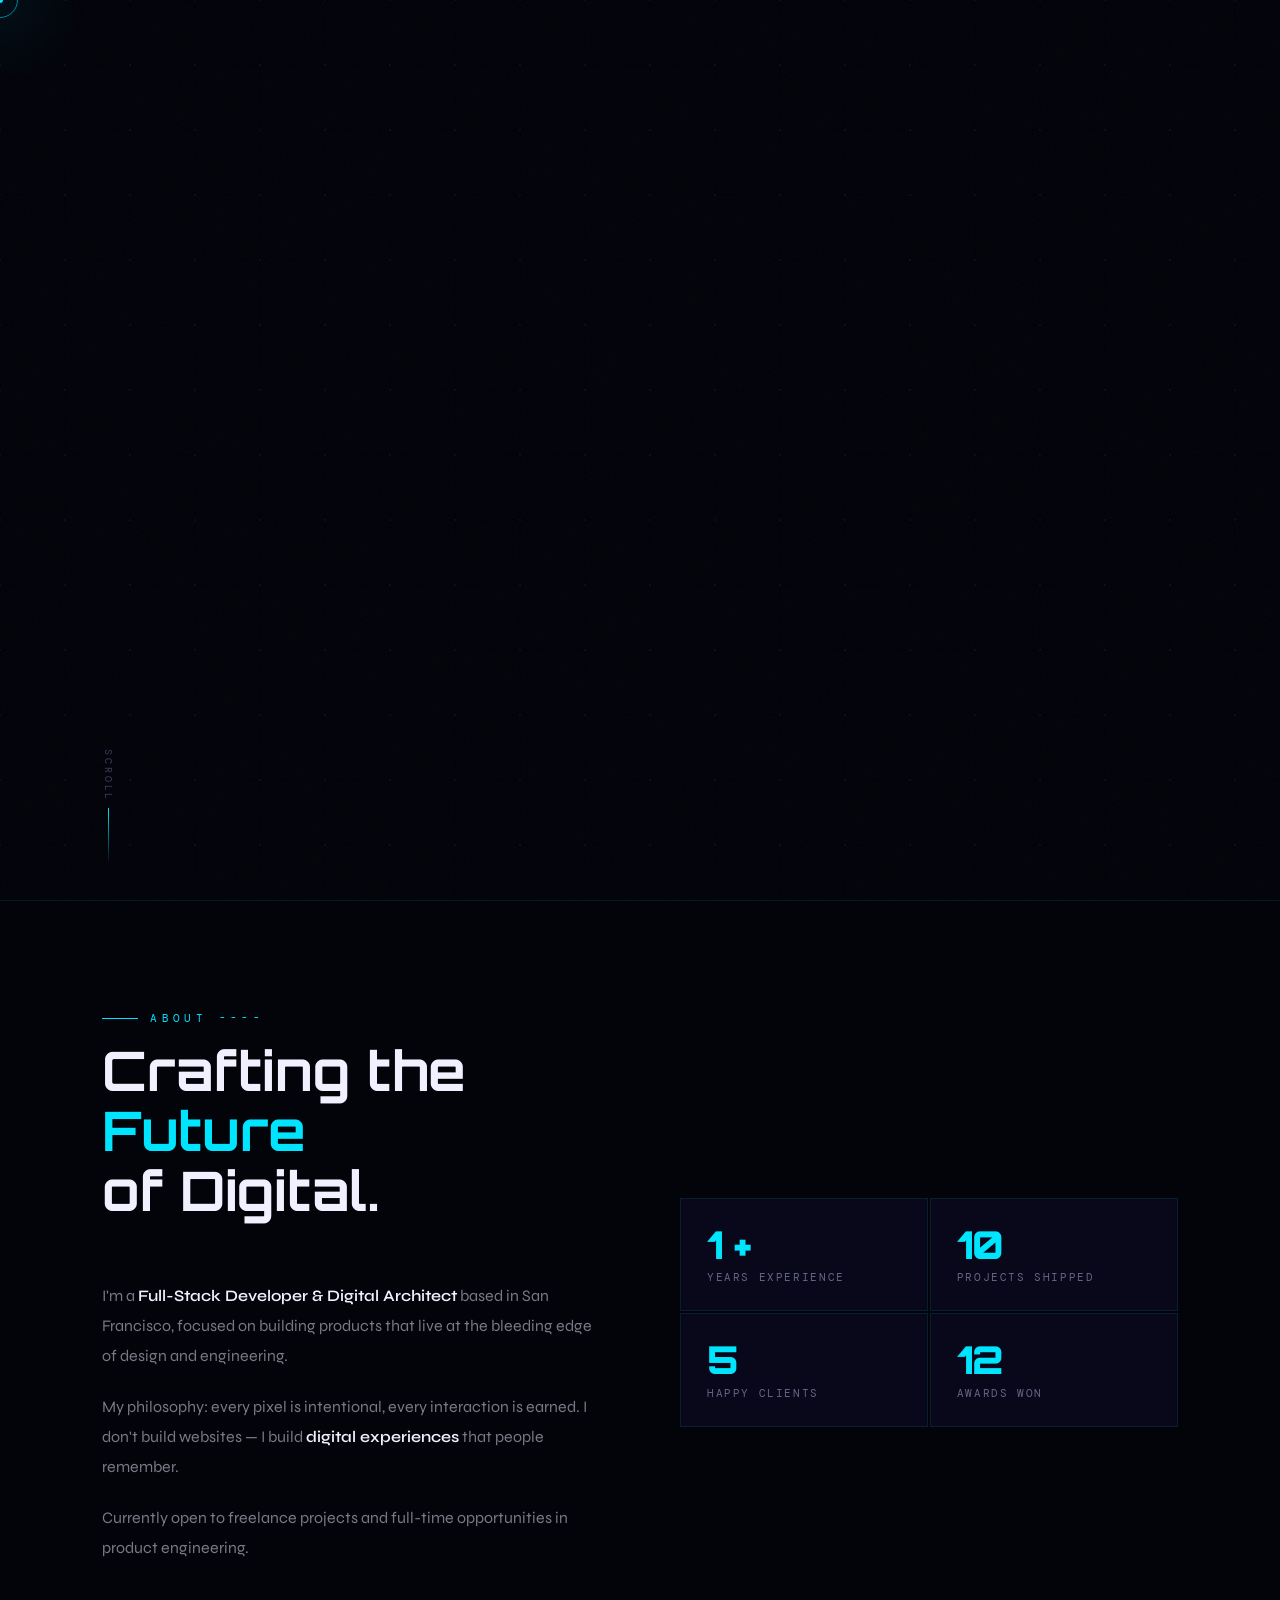
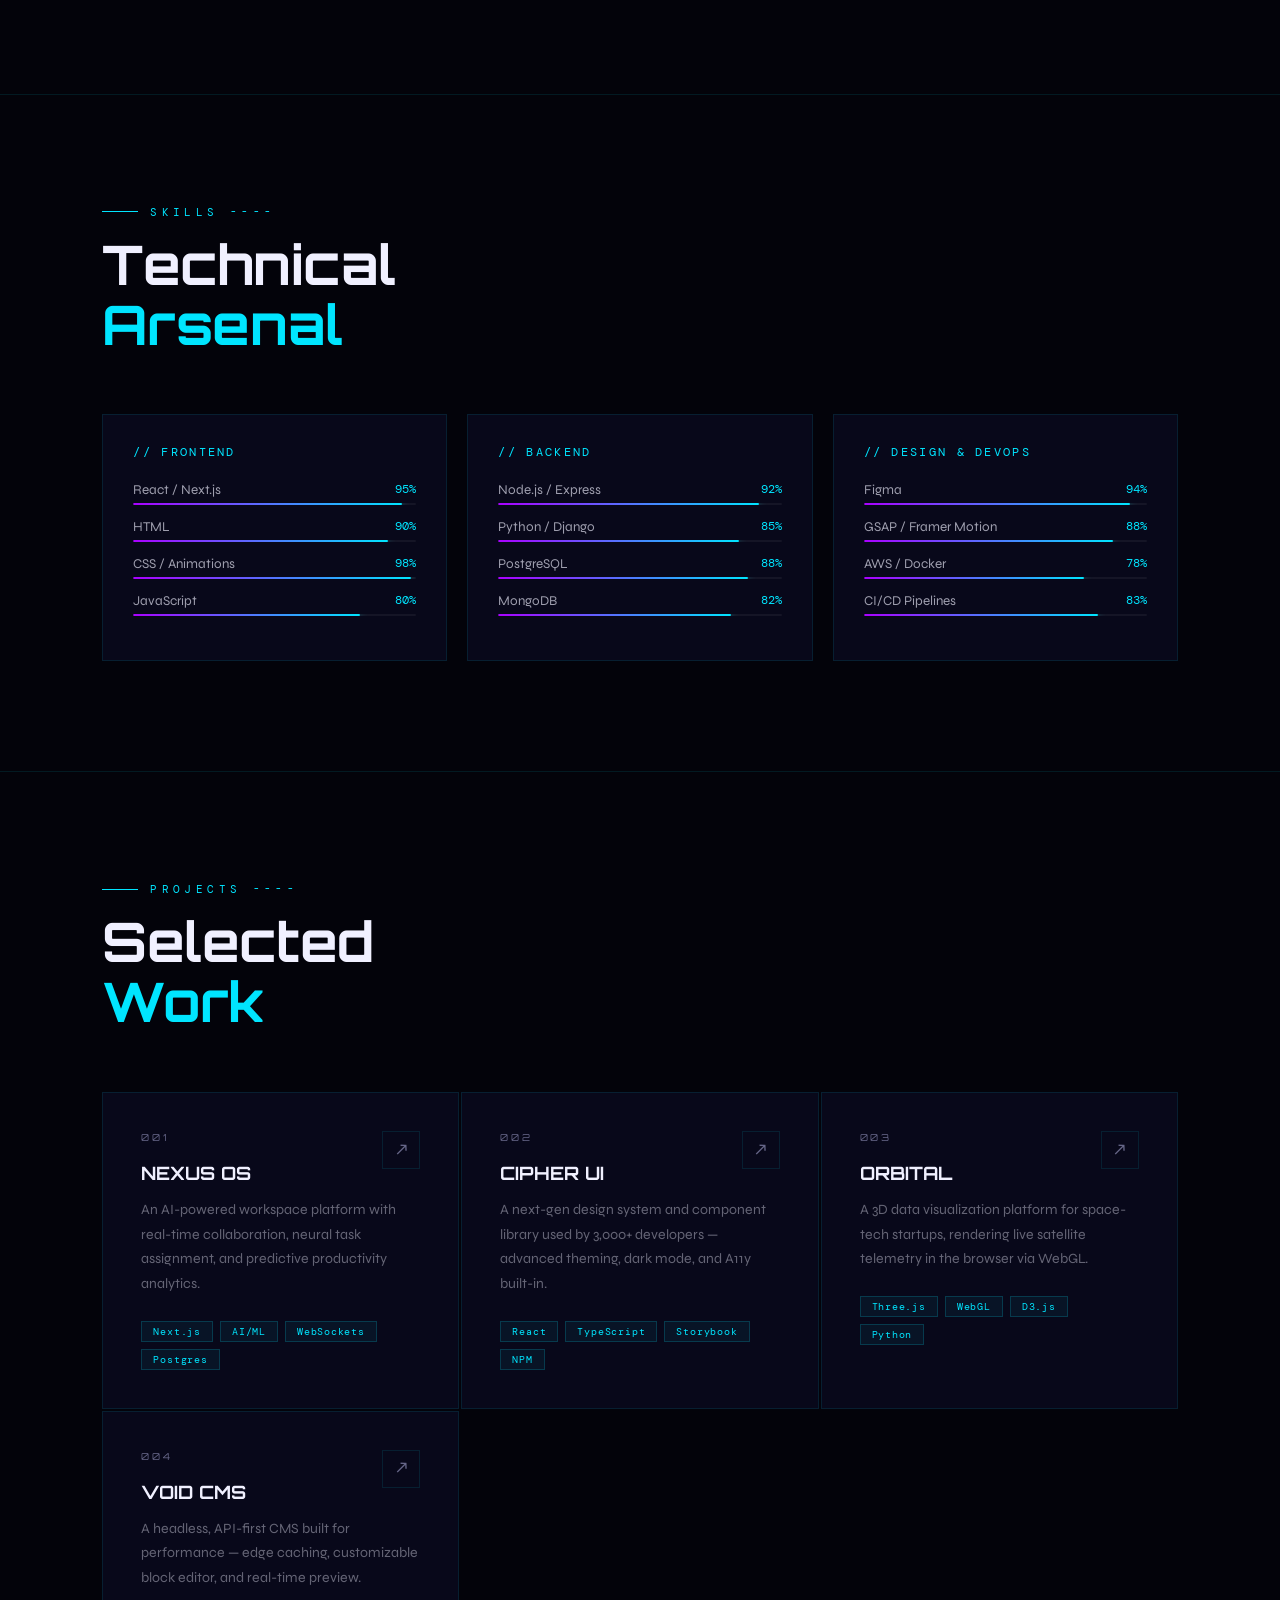
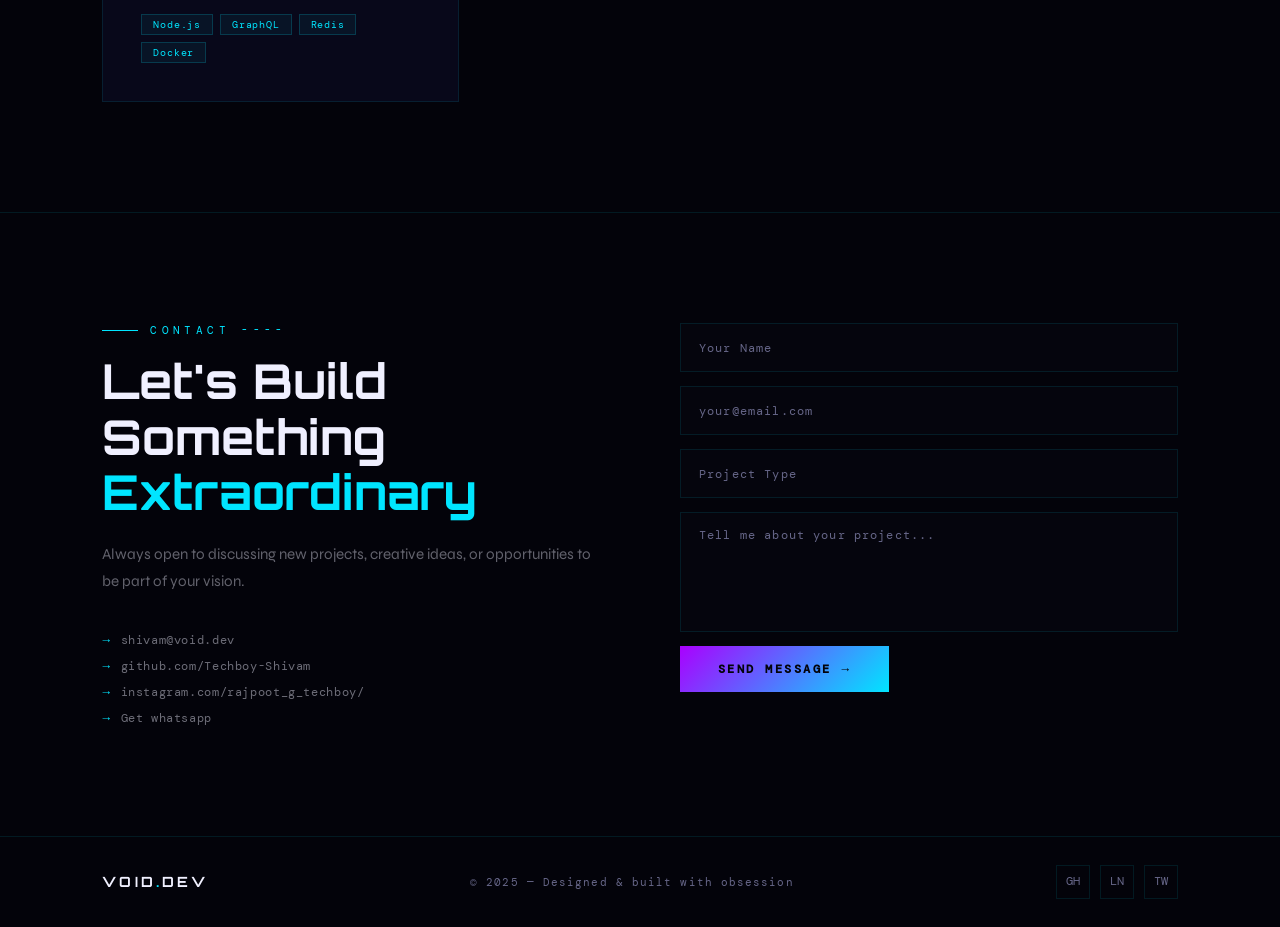
==== index.html @ 8446bf98 "Add files via upload" ====
<!DOCTYPE html>
<html lang="en">
<head>
  <meta charset="UTF-8" />
  <meta name="viewport" content="width=device-width, initial-scale=1.0" />
  <title>VOID.DEV — Full Stack Developer</title>
  <link href="https://fonts.googleapis.com/css2?family=Orbitron:wght@400;600;700;900&family=Syne:wght@300;400;500;600;700&family=DM+Mono:ital,wght@0,300;0,400;1,300&display=swap" rel="stylesheet">
  <link
    href="https://fonts.googleapis.com/css2?family=Orbitron:wght@400;600;700;900&family=Syne:wght@300;400;500;600;700&family=DM+Mono:ital,wght@0,300;0,400;1,300&display=swap"
    rel="stylesheet"
  />

  <!-- Stylesheet -->
  <link rel="stylesheet" href="styles.css" />
</head>
<body>

  <div class="noise"></div>
  <div class="c-dot"  id="cDot"></div>
  <div class="c-ring" id="cRing"></div>
  <div class="c-glow" id="cGlow"></div>

  <!-- ═══ LOADER ═══════════════════════════════ -->
  <div id="loader">
    <div class="ld-logo">VOID<em>.</em>DEV</div>
    <div class="ld-wrap"><div class="ld-bar" id="ldBar"></div></div>
    <div class="ld-num" id="ldNum">000</div>
    <div class="ld-status" id="ldSt">initializing systems...</div>
  </div>

  <!-- Grid bg canvas -->
  <canvas id="bg-canvas"></canvas>

  <!-- ═══ NAV ═══════════════════════════════════ -->
  <nav id="main-nav">
    <a href="#" class="nav-logo">VOID<em>.</em>DEV</a>
    <ul class="nav-links">
      <li><a href="#about">About</a></li>
      <li><a href="#skills">Skills</a></li>
      <li><a href="#projects">Projects</a></li>
      <li><a href="#contact">Contact</a></li>
    </ul>
  </nav>

  <!-- ═══ HERO ══════════════════════════════════ -->
  <section id="hero">
    <div class="hero-left">
      <div class="hero-tag" id="hTag"><div class="dot"></div> Available for Work — 2025</div>
      <h1 class="hero-name" id="hName">SHIVAM<br>SINGH</h1>
      <p class="hero-role" id="hRole">
        <span class="typed" id="typedTxt"></span><span class="blink"></span>
      </p>
      <p class="hero-desc" id="hDesc">
        Crafting digital experiences at the intersection of design and engineering. Building products that push the limits of what's possible on the web.
      </p>
      <div class="hero-cta" id="hCta">
        <a href="#projects" class="btn-p">View My Work</a>
        <a href="#contact"  class="btn-s">Get In Touch</a>
      </div>
    </div>

    <div class="hero-right" id="hOrb">
      <canvas id="orb-canvas"></canvas>
    </div>

    <div class="scroll-hint">
      <span>scroll</span>
      <div class="sline"></div>
    </div>
  </section>

  <!-- ═══ ABOUT ═════════════════════════════════ -->
  <section id="about">
    <div class="sec-label rev">About ----</div>
    <div class="about-grid">
      <div>
        <h2 class="sec-title rev">Crafting the<br><span class="accent">Future</span><br>of Digital.</h2>
        <div class="about-txt rev">
          <p>I'm a <span class="hi">Full-Stack Developer &amp; Digital Architect</span> based in San Francisco, focused on building products that live at the bleeding edge of design and engineering.</p>
          <p>My philosophy: every pixel is intentional, every interaction is earned. I don't build websites — I build <span class="hi">digital experiences</span> that people remember.</p>
          <p>Currently open to freelance projects and full-time opportunities in product engineering.</p>
        </div>
      </div>
      <div class="stats rev">
        <div class="sc"><div class="sc-num">1 +</div><div class="sc-lbl">Years Experience</div></div>
        <div class="sc"><div class="sc-num">10</div><div class="sc-lbl">Projects Shipped</div></div>
        <div class="sc"><div class="sc-num">5</div><div class="sc-lbl">Happy Clients</div></div>
        <div class="sc"><div class="sc-num">12</div><div class="sc-lbl">Awards Won</div></div>
      </div>
    </div>
  </section>

  <!-- ═══ SKILLS ════════════════════════════════ -->
  <section id="skills">
    <div class="sec-label rev">Skills ----</div>
    <h2 class="sec-title rev">Technical<br><span class="accent">Arsenal</span></h2>
    <div class="skills-grid">

      <div class="sk-cat rev">
        <div class="sk-cat-title">// Frontend</div>
        <div class="sk-item"><div class="sk-info"><span class="sk-name">React / Next.js</span><span class="sk-pct">95%</span></div><div class="sk-bar"><div class="sk-fill" data-w="95"></div></div></div>
        <div class="sk-item"><div class="sk-info"><span class="sk-name">HTML</span><span class="sk-pct">90%</span></div><div class="sk-bar"><div class="sk-fill" data-w="90"></div></div></div>
        <div class="sk-item"><div class="sk-info"><span class="sk-name">CSS / Animations</span><span class="sk-pct">98%</span></div><div class="sk-bar"><div class="sk-fill" data-w="98"></div></div></div>
        <div class="sk-item"><div class="sk-info"><span class="sk-name">JavaScript</span><span class="sk-pct">80%</span></div><div class="sk-bar"><div class="sk-fill" data-w="80"></div></div></div>
      </div>

      <div class="sk-cat rev">
        <div class="sk-cat-title">// Backend</div>
        <div class="sk-item"><div class="sk-info"><span class="sk-name">Node.js / Express</span><span class="sk-pct">92%</span></div><div class="sk-bar"><div class="sk-fill" data-w="92"></div></div></div>
        <div class="sk-item"><div class="sk-info"><span class="sk-name">Python / Django</span><span class="sk-pct">85%</span></div><div class="sk-bar"><div class="sk-fill" data-w="85"></div></div></div>
        <div class="sk-item"><div class="sk-info"><span class="sk-name">PostgreSQL</span><span class="sk-pct">88%</span></div><div class="sk-bar"><div class="sk-fill" data-w="88"></div></div></div>
        <div class="sk-item"><div class="sk-info"><span class="sk-name">MongoDB</span><span class="sk-pct">82%</span></div><div class="sk-bar"><div class="sk-fill" data-w="82"></div></div></div>
      </div>

      <div class="sk-cat rev">
        <div class="sk-cat-title">// Design & DevOps</div>
        <div class="sk-item"><div class="sk-info"><span class="sk-name">Figma</span><span class="sk-pct">94%</span></div><div class="sk-bar"><div class="sk-fill" data-w="94"></div></div></div>
        <div class="sk-item"><div class="sk-info"><span class="sk-name">GSAP / Framer Motion</span><span class="sk-pct">88%</span></div><div class="sk-bar"><div class="sk-fill" data-w="88"></div></div></div>
        <div class="sk-item"><div class="sk-info"><span class="sk-name">AWS / Docker</span><span class="sk-pct">78%</span></div><div class="sk-bar"><div class="sk-fill" data-w="78"></div></div></div>
        <div class="sk-item"><div class="sk-info"><span class="sk-name">CI/CD Pipelines</span><span class="sk-pct">83%</span></div><div class="sk-bar"><div class="sk-fill" data-w="83"></div></div></div>
      </div>

    </div>
  </section>

  <!-- ═══ PROJECTS ══════════════════════════════ -->
  <section id="projects">
    <div class="sec-label rev">Projects ----</div>
    <h2 class="sec-title rev">Selected<br><span class="accent">Work</span></h2>
    <div class="proj-grid">

      <div class="proj-card rev">
        <div class="proj-num">001</div>
        <div class="proj-arrow">↗</div>
        <h3 class="proj-title">NEXUS OS</h3>
        <p class="proj-desc">An AI-powered workspace platform with real-time collaboration, neural task assignment, and predictive productivity analytics.</p>
        <div class="tags"><span class="tag">Next.js</span><span class="tag">AI/ML</span><span class="tag">WebSockets</span><span class="tag">Postgres</span></div>
      </div>

      <div class="proj-card rev">
        <div class="proj-num">002</div>
        <div class="proj-arrow">↗</div>
        <h3 class="proj-title">CIPHER UI</h3>
        <p class="proj-desc">A next-gen design system and component library used by 3,000+ developers — advanced theming, dark mode, and A11y built-in.</p>
        <div class="tags"><span class="tag">React</span><span class="tag">TypeScript</span><span class="tag">Storybook</span><span class="tag">NPM</span></div>
      </div>

      <div class="proj-card rev">
        <div class="proj-num">003</div>
        <div class="proj-arrow">↗</div>
        <h3 class="proj-title">ORBITAL</h3>
        <p class="proj-desc">A 3D data visualization platform for space-tech startups, rendering live satellite telemetry in the browser via WebGL.</p>
        <div class="tags"><span class="tag">Three.js</span><span class="tag">WebGL</span><span class="tag">D3.js</span><span class="tag">Python</span></div>
      </div>

      <div class="proj-card rev">
        <div class="proj-num">004</div>
        <div class="proj-arrow">↗</div>
        <h3 class="proj-title">VOID CMS</h3>
        <p class="proj-desc">A headless, API-first CMS built for performance — edge caching, customizable block editor, and real-time preview.</p>
        <div class="tags"><span class="tag">Node.js</span><span class="tag">GraphQL</span><span class="tag">Redis</span><span class="tag">Docker</span></div>
      </div>

    </div>
  </section>

  <!-- ═══ CONTACT ═══════════════════════════════ -->
  <section id="contact">
    <div class="contact-wrap">
      <div>
        <div class="sec-label rev">Contact ----</div>
        <h2 class="ct-head rev">Let's Build<br>Something<br><span class="accent">Extraordinary</span></h2>
        <p class="ct-sub rev">Always open to discussing new projects, creative ideas, or opportunities to be part of your vision.</p>
        <div class="ct-links rev">
          <a href="2temp,ail0@gmail.com" class="ct-link"><em>→</em> shivam@void.dev</a>
          <a href="https://github.com/Techboy-Shivam" class="ct-link"><em>→</em> github.com/Techboy-Shivam</a>
          <a href="https://www.instagram.com/rajpoot_g_techboy" class="ct-link"><em>→</em> instagram.com/rajpoot_g_techboy/</a>
          <a href="https://wa.me/9795596746" class="ct-link"><em>→</em>Get whatsapp</a>

        </div>
      </div>
      <div class="cf rev">
        <input  type="text"  placeholder="Your Name" />
        <input  type="email" placeholder="your@email.com" />
        <input  type="text"  placeholder="Project Type" />
        <textarea placeholder="Tell me about your project..."></textarea>
        <button class="btn-sub">Send Message →</button>
      </div>
    </div>
  </section>

  <!-- ═══ FOOTER ════════════════════════════════ -->
  <footer>
    <div class="f-logo">VOID<em>.</em>DEV</div>
    <div class="f-copy">© 2025 — Designed &amp; built with obsession</div>
    <div class="f-socials">
      <a href="#" class="f-soc">GH</a>
      <a href="#" class="f-soc">LN</a>
      <a href="#" class="f-soc">TW</a>
    </div>
  </footer>

<script src="script.js"></script>
</body>
</html>
---- styles.css ----
/* =====================================================
   VOID.DEV — Portfolio Stylesheet
   Sections:
     01. CSS Variables (Design Tokens)
     02. Reset & Base
     03. Custom Cursor
     04. Loading Screen
     05. Noise Overlay
     06. Background Canvas
     07. Navigation
     08. Section Base
     09. Scroll Reveal Animations
     10. Hero Section
     11. About Section
     12. Skills Section
     13. Projects Section
     14. Contact Section
     15. Footer
     16. Responsive Breakpoints
===================================================== */



/* ─────────────────────────────────────────────────
   01. CSS VARIABLES — Design Tokens
───────────────────────────────────────────────── */
:root {
  --bg:     #03030a;
  --bg2:    #06060f;
  --cyan:   #00e5ff;
  --purple: #aa00ff;
  --pink:   #ff006e;
  --white:  #f0f0ff;
  --muted:  #3a3a5c;
  --muted2: #666688;
  --card:   rgba(10, 10, 30, 0.85);
  --border: rgba(0, 229, 255, 0.1);
}


/* ─────────────────────────────────────────────────
   02. RESET & BASE
───────────────────────────────────────────────── */
*,
*::before,
*::after {
  margin: 0;
  padding: 0;
  box-sizing: border-box;
}

html {
  scroll-behavior: smooth;
}

body {
  background: var(--bg);
  color: var(--white);
  font-family: 'Syne', sans-serif;
  overflow-x: hidden;
  cursor: none;
}


/* ─────────────────────────────────────────────────
   03. CUSTOM CURSOR
───────────────────────────────────────────────── */
.c-dot {
  width: 6px;
  height: 6px;
  background: var(--cyan);
  border-radius: 50%;
  position: fixed;
  top: 0;
  left: 0;
  pointer-events: none;
  z-index: 9999;
  transform: translate(-50%, -50%);
  transition: width 0.2s, height 0.2s, background 0.2s;
}

.c-ring {
  width: 36px;
  height: 36px;
  border: 1.5px solid rgba(0, 229, 255, 0.55);
  border-radius: 50%;
  position: fixed;
  top: 0;
  left: 0;
  pointer-events: none;
  z-index: 9998;
  transform: translate(-50%, -50%);
}

.c-glow {
  width: 180px;
  height: 180px;
  background: radial-gradient(circle, rgba(0, 229, 255, 0.055) 0%, transparent 70%);
  border-radius: 50%;
  position: fixed;
  top: 0;
  left: 0;
  pointer-events: none;
  z-index: 9997;
  transform: translate(-50%, -50%);
}

/* Hover state — expands and shifts to purple */
body.hov .c-dot  { width: 10px; height: 10px; background: var(--purple); }
body.hov .c-ring { width: 60px; height: 60px; border-color: rgba(170, 0, 255, 0.5); }


/* ─────────────────────────────────────────────────
   04. LOADING SCREEN
───────────────────────────────────────────────── */
#loader {
  position: fixed;
  inset: 0;
  background: var(--bg);
  z-index: 10000;
  display: flex;
  flex-direction: column;
  align-items: center;
  justify-content: center;
  gap: 28px;
}

.ld-logo {
  font-family: 'Orbitron', monospace;
  font-size: clamp(2rem, 6vw, 3.8rem);
  font-weight: 900;
  letter-spacing: 0.18em;
}

.ld-logo em {
  font-style: normal;
  color: var(--cyan);
}

.ld-wrap {
  width: 280px;
  height: 2px;
  background: rgba(255, 255, 255, 0.06);
  border-radius: 2px;
  overflow: hidden;
}

.ld-bar {
  height: 100%;
  width: 0%;
  background: linear-gradient(90deg, var(--purple), var(--cyan));
  box-shadow: 0 0 14px var(--cyan);
  transition: width 0.05s linear;
}

.ld-num {
  font-family: 'DM Mono', monospace;
  font-size: 0.78rem;
  color: var(--muted2);
  letter-spacing: 0.25em;
}

.ld-status {
  font-family: 'DM Mono', monospace;
  font-size: 0.68rem;
  color: var(--cyan);
  letter-spacing: 0.18em;
  opacity: 0.7;
}


/* ─────────────────────────────────────────────────
   05. NOISE OVERLAY
───────────────────────────────────────────────── */
.noise {
  position: fixed;
  inset: 0;
  z-index: 9996;
  pointer-events: none;
  opacity: 0.022;
  background-image: url("data:image/svg+xml,%3Csvg viewBox='0 0 512 512' xmlns='http://www.w3.org/2000/svg'%3E%3Cfilter id='n'%3E%3CfeTurbulence type='fractalNoise' baseFrequency='.9' numOctaves='4' stitchTiles='stitch'/%3E%3C/filter%3E%3Crect width='100%25' height='100%25' filter='url(%23n)'/%3E%3C/svg%3E");
}


/* ─────────────────────────────────────────────────
   06. BACKGROUND CANVAS (Grid)
───────────────────────────────────────────────── */
#bg-canvas {
  position: fixed;
  inset: 0;
  z-index: 0;
  opacity: 0.4;
}


/* ─────────────────────────────────────────────────
   07. NAVIGATION
───────────────────────────────────────────────── */
nav {
  position: fixed;
  top: 0;
  width: 100%;
  z-index: 1000;
  padding: 18px 6%;
  display: flex;
  align-items: center;
  justify-content: space-between;
  backdrop-filter: blur(22px);
  background: rgba(3, 3, 10, 0.55);
  border-bottom: 1px solid var(--border);
  transform: translateY(-100%);
  transition: transform 0.9s cubic-bezier(0.16, 1, 0.3, 1);
}

nav.show {
  transform: translateY(0);
}

.nav-logo {
  font-family: 'Orbitron', monospace;
  font-size: 1rem;
  font-weight: 700;
  letter-spacing: 0.22em;
  color: var(--white);
  text-decoration: none;
}

.nav-logo em {
  font-style: normal;
  color: var(--cyan);
}

.nav-links {
  display: flex;
  gap: 32px;
  list-style: none;
}

.nav-links a {
  font-family: 'DM Mono', monospace;
  font-size: 0.72rem;
  color: var(--muted2);
  text-decoration: none;
  letter-spacing: 0.15em;
  text-transform: uppercase;
  transition: color 0.3s;
  position: relative;
}

.nav-links a::after {
  content: '';
  position: absolute;
  bottom: -4px;
  left: 0;
  width: 0;
  height: 1px;
  background: var(--cyan);
  transition: width 0.3s;
}

.nav-links a:hover           { color: var(--cyan); }
.nav-links a:hover::after    { width: 100%; }


/* ─────────────────────────────────────────────────
   08. SECTION BASE
───────────────────────────────────────────────── */
section {
  /* position: relative;
  z-index: 1;
  padding: 110px 8%;
  
  Remove It  */

  position: relative;
  z-index: 1;
  padding: 110px 8%;
}

.sec-label {
  font-family: 'DM Mono', monospace;
  font-size: 0.68rem;
  color: var(--cyan);
  letter-spacing: 0.4em;
  text-transform: uppercase;
  margin-bottom: 16px;
  display: flex;
  align-items: center;
  gap: 12px;
}

.sec-label::before {
  content: '';
  width: 36px;
  height: 1px;
  background: var(--cyan);
}

.sec-title {
  font-family: 'Orbitron', monospace;
  font-size: clamp(2rem, 4.5vw, 3.4rem);
  font-weight: 700;
  line-height: 1.1;
  margin-bottom: 60px;
}

.sec-title .accent { color: var(--cyan); }


/* ─────────────────────────────────────────────────
   09. SCROLL REVEAL ANIMATIONS
───────────────────────────────────────────────── */
.rev {
  opacity: 0;
  transform: translateY(48px);
  transition:
    opacity   0.9s cubic-bezier(0.16, 1, 0.3, 1),
    transform 0.9s cubic-bezier(0.16, 1, 0.3, 1);
}

.rev.on {
  opacity: 1;
  transform: translateY(0);
}

.rev-l {
  opacity: 0;
  transform: translateX(-56px);
  transition:
    opacity   0.9s cubic-bezier(0.16, 1, 0.3, 1),
    transform 0.9s cubic-bezier(0.16, 1, 0.3, 1);
}

.rev-l.on {
  opacity: 1;
  transform: translateX(0);
}


/* ─────────────────────────────────────────────────
   10. HERO SECTION
───────────────────────────────────────────────── */
#hero {
  min-height: 100vh;
  display: flex;
  align-items: center;
  padding: 0 8%;
  padding-top: 90px;
}

.hero-left {
  max-width: 760px;
  flex: 1;
}

/* Availability Tag */
.hero-tag {
  font-family: 'DM Mono', monospace;
  font-size: 0.72rem;
  color: var(--cyan);
  letter-spacing: 0.3em;
  text-transform: uppercase;
  margin-bottom: 22px;
  display: flex;
  align-items: center;
  gap: 10px;
  opacity: 0;
  transform: translateY(18px);
  transition: opacity 0.7s, transform 0.7s;
}

.hero-tag .dot {
  width: 6px;
  height: 6px;
  background: var(--cyan);
  border-radius: 50%;
  animation: pulse 2s infinite;
}

@keyframes pulse {
  0%,  100% { box-shadow: 0 0 0 0   rgba(0, 229, 255, 0.5); }
  50%        { box-shadow: 0 0 0 8px rgba(0, 229, 255, 0);   }
}

/* Name */
.hero-name {
  font-family: 'Orbitron', monospace;
  font-size: clamp(3.2rem, 9vw, 8rem);
  font-weight: 900;
  line-height: 0.92;
  letter-spacing: -0.02em;
  margin-bottom: 16px;
  background: linear-gradient(135deg, #fff 30%, var(--cyan) 100%);
  -webkit-background-clip: text;
  -webkit-text-fill-color: transparent;
  background-clip: text;
  opacity: 0;
  transform: translateY(40px);
  transition: opacity 1s 0.18s, transform 1s 0.18s cubic-bezier(0.16, 1, 0.3, 1);
}

/* Role Typewriter */
.hero-role {
  font-size: clamp(1rem, 2.4vw, 1.4rem);
  font-weight: 300;
  color: rgba(240, 240, 255, 0.42);
  margin-bottom: 30px;
  min-height: 2.2em;
  opacity: 0;
  transform: translateY(24px);
  transition: opacity 0.8s 0.38s, transform 0.8s 0.38s;
}

.hero-role .typed { color: var(--white); }

.blink {
  display: inline-block;
  width: 2px;
  height: 0.9em;
  background: var(--cyan);
  margin-left: 2px;
  animation: blk 0.75s infinite;
  vertical-align: middle;
}

@keyframes blk {
  0%,  100% { opacity: 1; }
  50%        { opacity: 0; }
}

/* Description */
.hero-desc {
  font-size: 0.98rem;
  color: rgba(240, 240, 255, 0.38);
  max-width: 460px;
  line-height: 1.85;
  margin-bottom: 44px;
  opacity: 0;
  transform: translateY(20px);
  transition: opacity 0.8s 0.5s, transform 0.8s 0.5s;
}

/* CTA Buttons */
.hero-cta {
  display: flex;
  gap: 14px;
  flex-wrap: wrap;
  opacity: 0;
  transform: translateY(18px);
  transition: opacity 0.8s 0.62s, transform 0.8s 0.62s;
}

/* Reveal trigger classes */
.hero-name.on,
.hero-tag.on,
.hero-role.on,
.hero-desc.on,
.hero-cta.on {
  opacity: 1;
  transform: none;
}

/* Primary Button */
.btn-p {
  padding: 13px 34px;
  background: transparent;
  border: 1px solid var(--cyan);
  color: var(--cyan);
  font-family: 'DM Mono', monospace;
  font-size: 0.76rem;
  letter-spacing: 0.15em;
  text-transform: uppercase;
  text-decoration: none;
  position: relative;
  overflow: hidden;
  transition: color 0.4s;
}

.btn-p::before {
  content: '';
  position: absolute;
  inset: 0;
  background: var(--cyan);
  transform: translateX(-101%);
  transition: transform 0.4s cubic-bezier(0.16, 1, 0.3, 1);
  z-index: -1;
}

.btn-p:hover           { color: var(--bg); }
.btn-p:hover::before   { transform: translateX(0); }

/* Secondary Button */
.btn-s {
  padding: 13px 34px;
  background: transparent;
  border: 1px solid var(--muted);
  color: var(--muted2);
  font-family: 'DM Mono', monospace;
  font-size: 0.76rem;
  letter-spacing: 0.15em;
  text-transform: uppercase;
  text-decoration: none;
  transition: border-color 0.3s, color 0.3s;
}

.btn-s:hover {
  border-color: rgba(240, 240, 255, 0.4);
  color: var(--white);
}

/* 3D Orb Container */

.hero-right {
  
  /* position: absolute;
  right: 6%;
  top: 50%;
  transform: translateY(-50%);
  width: clamp(220px, 32vw, 480px);
  aspect-ratio: 1;
  opacity: 0;
  transition: opacity 1.2s 0.8s; 
  
  Remove It  */ 

  position: fixed; /* Stays in place while scrolling */
  inset: 0;       /* Fills the whole screen */
  width: 100vw;
  height: 100vh;
  z-index: -1;    /* Moves it behind your text */
  pointer-events: none; /* Allows you to click buttons 'through' the orb */
  opacity: 0;
  transition: opacity 1.2s 0.8s;
  transform: none !important; /* Remove the old centering transform */
}

.hero-right.on { opacity: 1; }

#orb-canvas {
  /* width: 100%;
  height: 100%; 
  
  Remove It  */

  width: 100% !important;
  height: 100% !important;
  display: block;
}

/* Scroll Indicator */
.scroll-hint {
  position: absolute;
  bottom: 36px;
  left: 8%;
  display: flex;
  flex-direction: column;
  align-items: center;
  gap: 6px;
}

.scroll-hint span {
  font-family: 'DM Mono', monospace;
  font-size: 0.6rem;
  color: var(--muted);
  letter-spacing: 0.3em;
  text-transform: uppercase;
  writing-mode: vertical-rl;
}

.scroll-hint .sline {
  width: 1px;
  height: 56px;
  background: linear-gradient(180deg, var(--cyan), transparent);
  animation: slin 2s ease-in-out infinite;
}

@keyframes slin {
  0%,  100% { opacity: 0.25; transform: scaleY(0.25); transform-origin: top; }
  50%        { opacity: 1;    transform: scaleY(1);    }
}


/* ─────────────────────────────────────────────────
   11. ABOUT SECTION
───────────────────────────────────────────────── */
#about {
  border-top: 1px solid var(--border);
}

.about-grid {
  display: grid;
  grid-template-columns: 1fr 1fr;
  gap: 80px;
  align-items: center;
}

.about-txt {
  font-size: 1rem;
  line-height: 1.9;
  color: rgba(240, 240, 255, 0.5);
}

.about-txt p     { margin-bottom: 20px; }
.about-txt .hi   { color: var(--white); font-weight: 600; }

/* Stats Grid */
.stats {
  display: grid;
  grid-template-columns: 1fr 1fr;
  gap: 2px;
}

.sc {
  background: var(--card);
  border: 1px solid var(--border);
  padding: 26px;
  position: relative;
  overflow: hidden;
  transition: border-color 0.35s;
}

.sc::before {
  content: '';
  position: absolute;
  inset: 0;
  background: linear-gradient(135deg, rgba(0, 229, 255, 0.04), transparent);
  opacity: 0;
  transition: opacity 0.4s;
}

.sc:hover         { border-color: rgba(0, 229, 255, 0.28); }
.sc:hover::before { opacity: 1; }

.sc-num {
  font-family: 'Orbitron', monospace;
  font-size: 2.4rem;
  font-weight: 900;
  color: var(--cyan);
  line-height: 1;
  margin-bottom: 7px;
}

.sc-lbl {
  font-family: 'DM Mono', monospace;
  font-size: 0.67rem;
  color: var(--muted2);
  letter-spacing: 0.15em;
  text-transform: uppercase;
}


/* ─────────────────────────────────────────────────
   12. SKILLS SECTION
───────────────────────────────────────────────── */
#skills {
  border-top: 1px solid var(--border);
}

.skills-grid {
  display: grid;
  grid-template-columns: repeat(auto-fit, minmax(270px, 1fr));
  gap: 20px;
}

.sk-cat {
  background: var(--card);
  border: 1px solid var(--border);
  padding: 30px;
  position: relative;
  overflow: hidden;
}

/* Left accent line on hover */
.sk-cat::after {
  content: '';
  position: absolute;
  top: 0;
  left: 0;
  width: 3px;
  height: 0;
  background: linear-gradient(180deg, var(--cyan), var(--purple));
  transition: height 0.6s cubic-bezier(0.16, 1, 0.3, 1);
}

.sk-cat:hover::after { height: 100%; }

.sk-cat-title {
  font-family: 'DM Mono', monospace;
  font-size: 0.72rem;
  color: var(--cyan);
  letter-spacing: 0.2em;
  text-transform: uppercase;
  margin-bottom: 22px;
}

.sk-item { margin-bottom: 14px; }

.sk-info {
  display: flex;
  justify-content: space-between;
  margin-bottom: 5px;
}

.sk-name { font-size: 0.84rem;  color: rgba(240, 240, 255, 0.65); }
.sk-pct  { font-family: 'DM Mono', monospace; font-size: 0.72rem; color: var(--cyan); }

.sk-bar {
  height: 2px;
  background: rgba(255, 255, 255, 0.05);
  border-radius: 2px;
  overflow: hidden;
}

.sk-fill {
  height: 100%;
  width: 0;
  border-radius: 2px;
  background: linear-gradient(90deg, var(--purple), var(--cyan));
  box-shadow: 0 0 8px var(--cyan);
  transition: width 1.3s cubic-bezier(0.16, 1, 0.3, 1);
}


/* ─────────────────────────────────────────────────
   13. PROJECTS SECTION
───────────────────────────────────────────────── */
#projects {
  border-top: 1px solid var(--border);
}

.proj-grid {
  display: grid;
  grid-template-columns: repeat(auto-fit, minmax(330px, 1fr));
  gap: 2px;
}

.proj-card {
  background: var(--card);
  border: 1px solid var(--border);
  padding: 38px;
  position: relative;
  overflow: hidden;
  cursor: pointer;
  transition: border-color 0.35s;
}

.proj-card::before {
  content: '';
  position: absolute;
  inset: 0;
  background: linear-gradient(
    135deg,
    rgba(0, 229, 255, 0.04),
    rgba(170, 0, 255, 0.04)
  );
  opacity: 0;
  transition: opacity 0.4s;
}

.proj-card:hover         { border-color: rgba(0, 229, 255, 0.25); }
.proj-card:hover::before { opacity: 1; }

.proj-num {
  font-family: 'Orbitron', monospace;
  font-size: 0.6rem;
  color: var(--muted2);
  letter-spacing: 0.3em;
  margin-bottom: 18px;
}

.proj-arrow {
  position: absolute;
  top: 38px;
  right: 38px;
  width: 38px;
  height: 38px;
  border: 1px solid var(--border);
  display: flex;
  align-items: center;
  justify-content: center;
  color: var(--muted2);
  font-size: 1.1rem;
  transition: all 0.35s;
}

.proj-card:hover .proj-arrow {
  background: var(--cyan);
  border-color: var(--cyan);
  color: var(--bg);
  transform: rotate(45deg);
}

.proj-title {
  font-family: 'Orbitron', monospace;
  font-size: 1.15rem;
  font-weight: 700;
  margin-bottom: 14px;
  transition: color 0.3s;
}

.proj-card:hover .proj-title { color: var(--cyan); }

.proj-desc {
  font-size: 0.88rem;
  color: rgba(240, 240, 255, 0.4);
  line-height: 1.75;
  margin-bottom: 24px;
}

.tags {
  display: flex;
  flex-wrap: wrap;
  gap: 7px;
}

.tag {
  padding: 3px 11px;
  background: rgba(0, 229, 255, 0.05);
  border: 1px solid rgba(0, 229, 255, 0.18);
  font-family: 'DM Mono', monospace;
  font-size: 0.62rem;
  color: var(--cyan);
  letter-spacing: 0.08em;
}


/* ─────────────────────────────────────────────────
   14. CONTACT SECTION
───────────────────────────────────────────────── */
#contact {
  border-top: 1px solid var(--border);
}

.contact-wrap {
  display: grid;
  grid-template-columns: 1fr 1fr;
  gap: 80px;
  align-items: start;
}

.ct-head {
  font-family: 'Orbitron', monospace;
  font-size: clamp(1.9rem, 4vw, 3rem);
  font-weight: 700;
  line-height: 1.15;
  margin-bottom: 22px;
}

.ct-head .accent { color: var(--cyan); }

.ct-sub {
  color: rgba(240, 240, 255, 0.4);
  line-height: 1.8;
  margin-bottom: 36px;
  font-size: 0.95rem;
}

.ct-links {
  display: flex;
  flex-direction: column;
  gap: 10px;
}

.ct-link {
  display: flex;
  align-items: center;
  gap: 10px;
  font-family: 'DM Mono', monospace;
  font-size: 0.78rem;
  color: rgba(240, 240, 255, 0.45);
  text-decoration: none;
  letter-spacing: 0.05em;
  transition: color 0.3s;
}

.ct-link:hover { color: var(--cyan); }
.ct-link em    { font-style: normal; color: var(--cyan); }

/* Contact Form */
.cf {
  display: flex;
  flex-direction: column;
  gap: 14px;
}

.cf input,
.cf textarea {
  width: 100%;
  background: rgba(6, 6, 15, 0.85);
  border: 1px solid var(--border);
  padding: 15px 18px;
  font-family: 'Syne', sans-serif;
  font-size: 0.88rem;
  color: var(--white);
  outline: none;
  resize: none;
  transition: border-color 0.3s, box-shadow 0.3s;
}

.cf textarea { height: 120px; }

.cf input:focus,
.cf textarea:focus {
  border-color: rgba(0, 229, 255, 0.38);
  box-shadow: 0 0 20px rgba(0, 229, 255, 0.05);
}

.cf input::placeholder,
.cf textarea::placeholder {
  color: var(--muted2);
  font-family: 'DM Mono', monospace;
  font-size: 0.72rem;
  letter-spacing: 0.1em;
}

.btn-sub {
  padding: 15px 38px;
  background: linear-gradient(135deg, var(--purple), var(--cyan));
  border: none;
  color: var(--bg);
  font-family: 'DM Mono', monospace;
  font-size: 0.78rem;
  letter-spacing: 0.2em;
  text-transform: uppercase;
  font-weight: 700;
  cursor: pointer;
  align-self: flex-start;
  transition: transform 0.2s, box-shadow 0.3s;
}

.btn-sub:hover {
  transform: translateY(-2px);
  box-shadow: 0 10px 30px rgba(0, 229, 255, 0.2);
}


/* ─────────────────────────────────────────────────
   15. FOOTER
───────────────────────────────────────────────── */
footer {
  border-top: 1px solid var(--border);
  padding: 28px 8%;
  display: flex;
  align-items: center;
  justify-content: space-between;
  position: relative;
  z-index: 1;
  flex-wrap: wrap;
  gap: 16px;
}

.f-logo {
  font-family: 'Orbitron', monospace;
  font-size: 0.88rem;
  font-weight: 700;
  color: var(--white);
  letter-spacing: 0.22em;
}

.f-logo em { font-style: normal; color: var(--cyan); }

.f-copy {
  font-family: 'DM Mono', monospace;
  font-size: 0.68rem;
  color: var(--muted2);
  letter-spacing: 0.1em;
}

.f-socials {
  display: flex;
  gap: 10px;
}

.f-soc {
  width: 34px;
  height: 34px;
  border: 1px solid var(--border);
  display: flex;
  align-items: center;
  justify-content: center;
  color: var(--muted2);
  font-size: 0.72rem;
  text-decoration: none;
  font-family: 'DM Mono', monospace;
  transition: all 0.3s;
}

.f-soc:hover {
  border-color: var(--cyan);
  color: var(--cyan);
  background: rgba(0, 229, 255, 0.06);
}


/* ─────────────────────────────────────────────────
   16. RESPONSIVE BREAKPOINTS
───────────────────────────────────────────────── */
@media (max-width: 960px) {
  .about-grid,
  .contact-wrap  { grid-template-columns: 1fr; gap: 48px; }
  .hero-right    { display: none; }
}

@media (max-width: 640px) {
  section        { padding: 80px 5%; }
  .nav-links     { display: none; }
  .stats         { grid-template-columns: 1fr 1fr; }
}
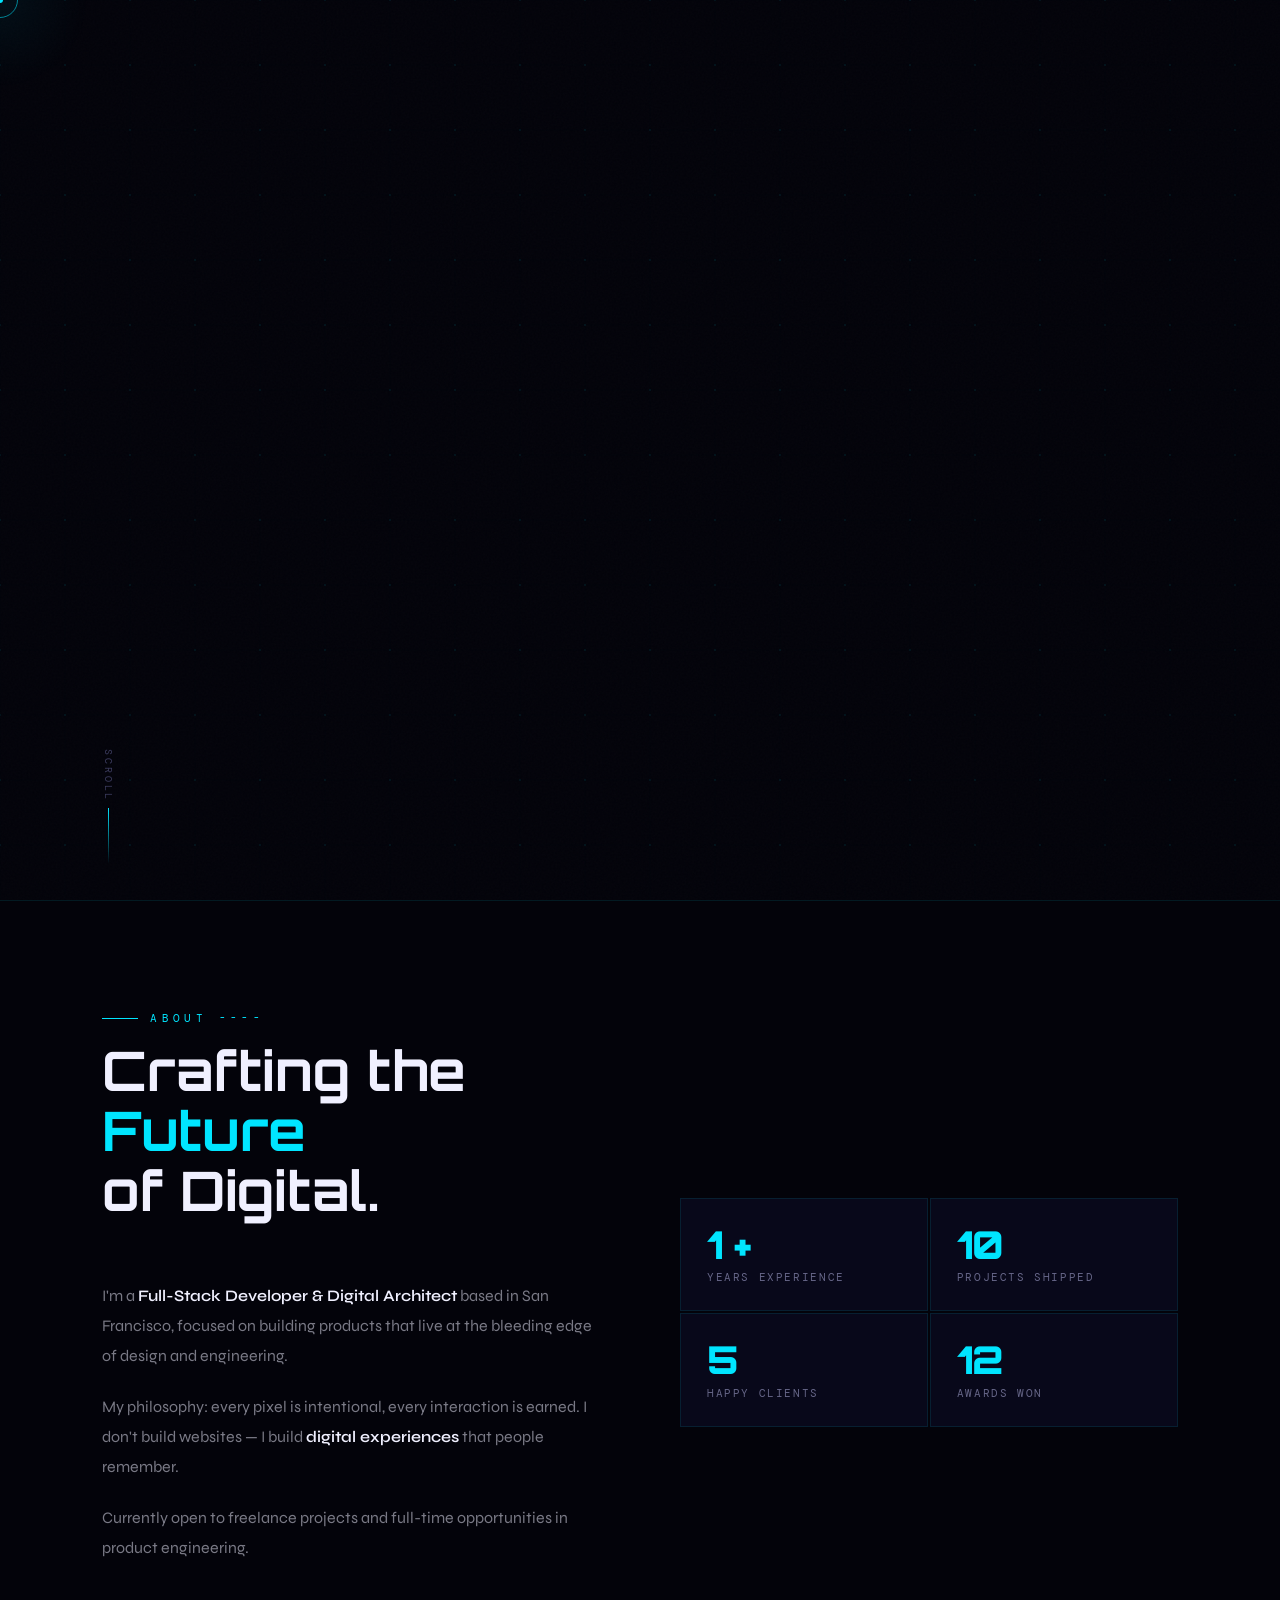
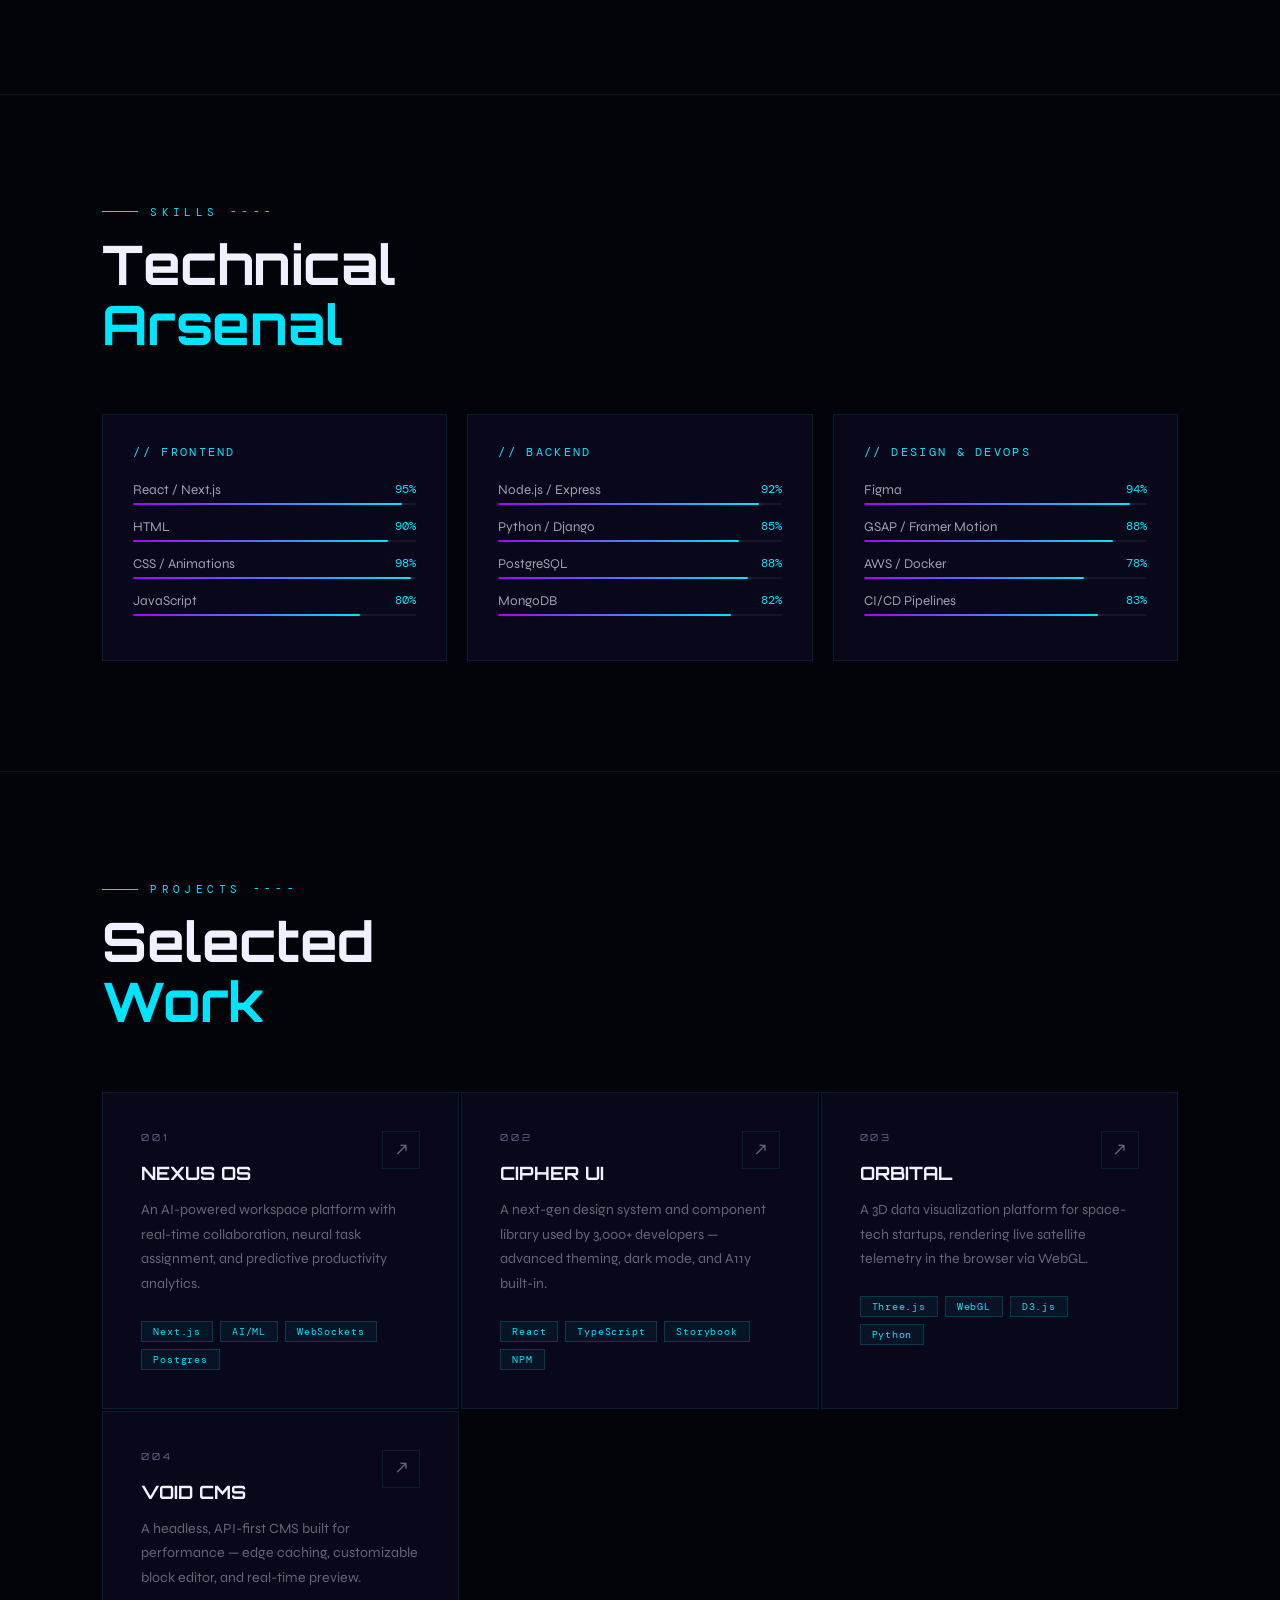
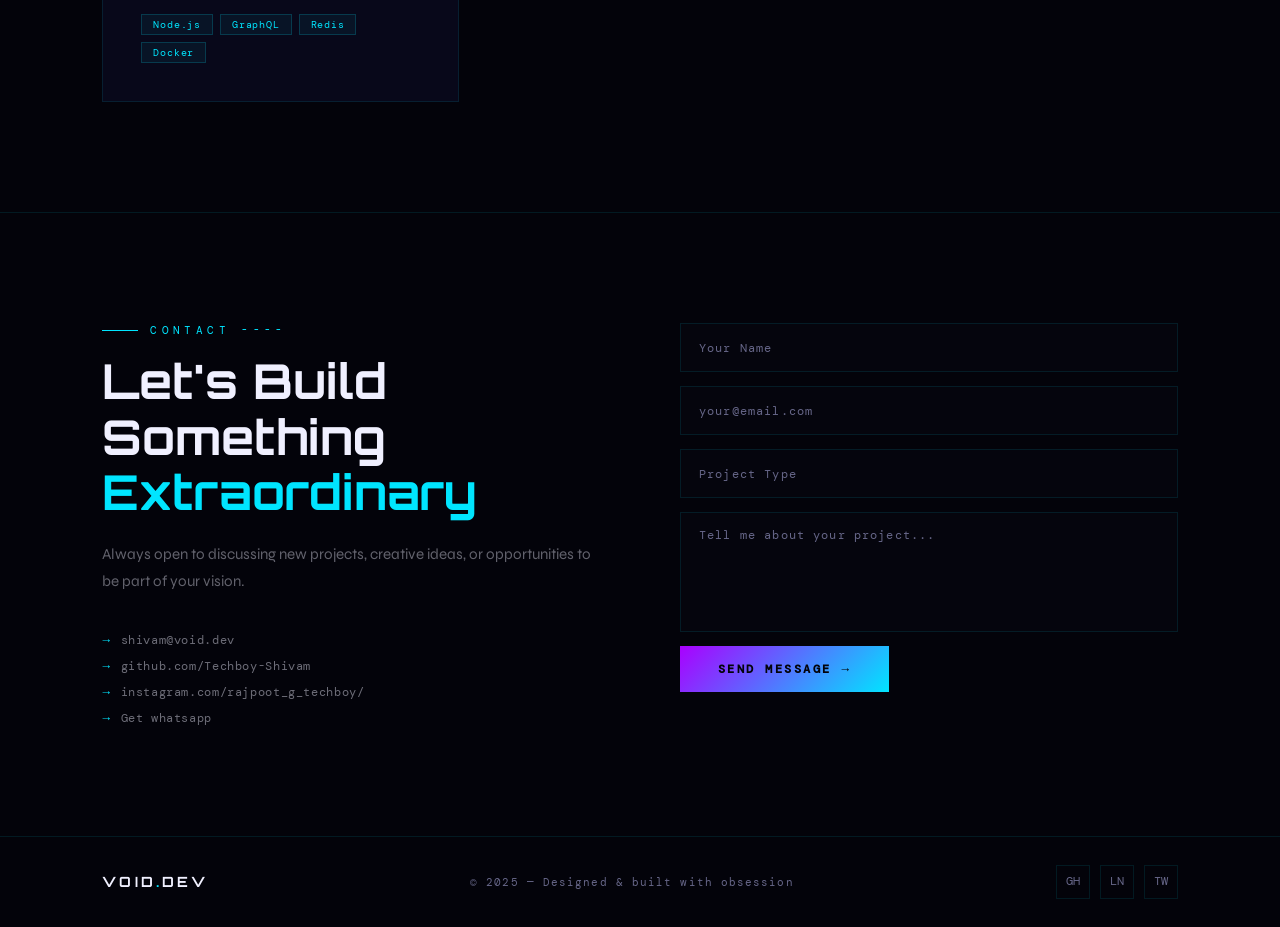
==== commit 573ef230: "script.js" ====
--- a/index.html
+++ b/index.html
@@ -1,205 +1,206 @@
-<!DOCTYPE html>
-<html lang="en">
-<head>
-  <meta charset="UTF-8" />
-  <meta name="viewport" content="width=device-width, initial-scale=1.0" />
-  <title>VOID.DEV — Full Stack Developer</title>
-  <link href="https://fonts.googleapis.com/css2?family=Orbitron:wght@400;600;700;900&family=Syne:wght@300;400;500;600;700&family=DM+Mono:ital,wght@0,300;0,400;1,300&display=swap" rel="stylesheet">
-  <link
-    href="https://fonts.googleapis.com/css2?family=Orbitron:wght@400;600;700;900&family=Syne:wght@300;400;500;600;700&family=DM+Mono:ital,wght@0,300;0,400;1,300&display=swap"
-    rel="stylesheet"
-  />
-
-  <!-- Stylesheet -->
-  <link rel="stylesheet" href="styles.css" />
-</head>
-<body>
-
-  <div class="noise"></div>
-  <div class="c-dot"  id="cDot"></div>
-  <div class="c-ring" id="cRing"></div>
-  <div class="c-glow" id="cGlow"></div>
-
-  <!-- ═══ LOADER ═══════════════════════════════ -->
-  <div id="loader">
-    <div class="ld-logo">VOID<em>.</em>DEV</div>
-    <div class="ld-wrap"><div class="ld-bar" id="ldBar"></div></div>
-    <div class="ld-num" id="ldNum">000</div>
-    <div class="ld-status" id="ldSt">initializing systems...</div>
-  </div>
-
-  <!-- Grid bg canvas -->
-  <canvas id="bg-canvas"></canvas>
-
-  <!-- ═══ NAV ═══════════════════════════════════ -->
-  <nav id="main-nav">
-    <a href="#" class="nav-logo">VOID<em>.</em>DEV</a>
-    <ul class="nav-links">
-      <li><a href="#about">About</a></li>
-      <li><a href="#skills">Skills</a></li>
-      <li><a href="#projects">Projects</a></li>
-      <li><a href="#contact">Contact</a></li>
-    </ul>
-  </nav>
-
-  <!-- ═══ HERO ══════════════════════════════════ -->
-  <section id="hero">
-    <div class="hero-left">
-      <div class="hero-tag" id="hTag"><div class="dot"></div> Available for Work — 2025</div>
-      <h1 class="hero-name" id="hName">SHIVAM<br>SINGH</h1>
-      <p class="hero-role" id="hRole">
-        <span class="typed" id="typedTxt"></span><span class="blink"></span>
-      </p>
-      <p class="hero-desc" id="hDesc">
-        Crafting digital experiences at the intersection of design and engineering. Building products that push the limits of what's possible on the web.
-      </p>
-      <div class="hero-cta" id="hCta">
-        <a href="#projects" class="btn-p">View My Work</a>
-        <a href="#contact"  class="btn-s">Get In Touch</a>
-      </div>
-    </div>
-
-    <div class="hero-right" id="hOrb">
-      <canvas id="orb-canvas"></canvas>
-    </div>
-
-    <div class="scroll-hint">
-      <span>scroll</span>
-      <div class="sline"></div>
-    </div>
-  </section>
-
-  <!-- ═══ ABOUT ═════════════════════════════════ -->
-  <section id="about">
-    <div class="sec-label rev">About ----</div>
-    <div class="about-grid">
-      <div>
-        <h2 class="sec-title rev">Crafting the<br><span class="accent">Future</span><br>of Digital.</h2>
-        <div class="about-txt rev">
-          <p>I'm a <span class="hi">Full-Stack Developer &amp; Digital Architect</span> based in San Francisco, focused on building products that live at the bleeding edge of design and engineering.</p>
-          <p>My philosophy: every pixel is intentional, every interaction is earned. I don't build websites — I build <span class="hi">digital experiences</span> that people remember.</p>
-          <p>Currently open to freelance projects and full-time opportunities in product engineering.</p>
-        </div>
-      </div>
-      <div class="stats rev">
-        <div class="sc"><div class="sc-num">1 +</div><div class="sc-lbl">Years Experience</div></div>
-        <div class="sc"><div class="sc-num">10</div><div class="sc-lbl">Projects Shipped</div></div>
-        <div class="sc"><div class="sc-num">5</div><div class="sc-lbl">Happy Clients</div></div>
-        <div class="sc"><div class="sc-num">12</div><div class="sc-lbl">Awards Won</div></div>
-      </div>
-    </div>
-  </section>
-
-  <!-- ═══ SKILLS ════════════════════════════════ -->
-  <section id="skills">
-    <div class="sec-label rev">Skills ----</div>
-    <h2 class="sec-title rev">Technical<br><span class="accent">Arsenal</span></h2>
-    <div class="skills-grid">
-
-      <div class="sk-cat rev">
-        <div class="sk-cat-title">// Frontend</div>
-        <div class="sk-item"><div class="sk-info"><span class="sk-name">React / Next.js</span><span class="sk-pct">95%</span></div><div class="sk-bar"><div class="sk-fill" data-w="95"></div></div></div>
-        <div class="sk-item"><div class="sk-info"><span class="sk-name">HTML</span><span class="sk-pct">90%</span></div><div class="sk-bar"><div class="sk-fill" data-w="90"></div></div></div>
-        <div class="sk-item"><div class="sk-info"><span class="sk-name">CSS / Animations</span><span class="sk-pct">98%</span></div><div class="sk-bar"><div class="sk-fill" data-w="98"></div></div></div>
-        <div class="sk-item"><div class="sk-info"><span class="sk-name">JavaScript</span><span class="sk-pct">80%</span></div><div class="sk-bar"><div class="sk-fill" data-w="80"></div></div></div>
-      </div>
-
-      <div class="sk-cat rev">
-        <div class="sk-cat-title">// Backend</div>
-        <div class="sk-item"><div class="sk-info"><span class="sk-name">Node.js / Express</span><span class="sk-pct">92%</span></div><div class="sk-bar"><div class="sk-fill" data-w="92"></div></div></div>
-        <div class="sk-item"><div class="sk-info"><span class="sk-name">Python / Django</span><span class="sk-pct">85%</span></div><div class="sk-bar"><div class="sk-fill" data-w="85"></div></div></div>
-        <div class="sk-item"><div class="sk-info"><span class="sk-name">PostgreSQL</span><span class="sk-pct">88%</span></div><div class="sk-bar"><div class="sk-fill" data-w="88"></div></div></div>
-        <div class="sk-item"><div class="sk-info"><span class="sk-name">MongoDB</span><span class="sk-pct">82%</span></div><div class="sk-bar"><div class="sk-fill" data-w="82"></div></div></div>
-      </div>
-
-      <div class="sk-cat rev">
-        <div class="sk-cat-title">// Design & DevOps</div>
-        <div class="sk-item"><div class="sk-info"><span class="sk-name">Figma</span><span class="sk-pct">94%</span></div><div class="sk-bar"><div class="sk-fill" data-w="94"></div></div></div>
-        <div class="sk-item"><div class="sk-info"><span class="sk-name">GSAP / Framer Motion</span><span class="sk-pct">88%</span></div><div class="sk-bar"><div class="sk-fill" data-w="88"></div></div></div>
-        <div class="sk-item"><div class="sk-info"><span class="sk-name">AWS / Docker</span><span class="sk-pct">78%</span></div><div class="sk-bar"><div class="sk-fill" data-w="78"></div></div></div>
-        <div class="sk-item"><div class="sk-info"><span class="sk-name">CI/CD Pipelines</span><span class="sk-pct">83%</span></div><div class="sk-bar"><div class="sk-fill" data-w="83"></div></div></div>
-      </div>
-
-    </div>
-  </section>
-
-  <!-- ═══ PROJECTS ══════════════════════════════ -->
-  <section id="projects">
-    <div class="sec-label rev">Projects ----</div>
-    <h2 class="sec-title rev">Selected<br><span class="accent">Work</span></h2>
-    <div class="proj-grid">
-
-      <div class="proj-card rev">
-        <div class="proj-num">001</div>
-        <div class="proj-arrow">↗</div>
-        <h3 class="proj-title">NEXUS OS</h3>
-        <p class="proj-desc">An AI-powered workspace platform with real-time collaboration, neural task assignment, and predictive productivity analytics.</p>
-        <div class="tags"><span class="tag">Next.js</span><span class="tag">AI/ML</span><span class="tag">WebSockets</span><span class="tag">Postgres</span></div>
-      </div>
-
-      <div class="proj-card rev">
-        <div class="proj-num">002</div>
-        <div class="proj-arrow">↗</div>
-        <h3 class="proj-title">CIPHER UI</h3>
-        <p class="proj-desc">A next-gen design system and component library used by 3,000+ developers — advanced theming, dark mode, and A11y built-in.</p>
-        <div class="tags"><span class="tag">React</span><span class="tag">TypeScript</span><span class="tag">Storybook</span><span class="tag">NPM</span></div>
-      </div>
-
-      <div class="proj-card rev">
-        <div class="proj-num">003</div>
-        <div class="proj-arrow">↗</div>
-        <h3 class="proj-title">ORBITAL</h3>
-        <p class="proj-desc">A 3D data visualization platform for space-tech startups, rendering live satellite telemetry in the browser via WebGL.</p>
-        <div class="tags"><span class="tag">Three.js</span><span class="tag">WebGL</span><span class="tag">D3.js</span><span class="tag">Python</span></div>
-      </div>
-
-      <div class="proj-card rev">
-        <div class="proj-num">004</div>
-        <div class="proj-arrow">↗</div>
-        <h3 class="proj-title">VOID CMS</h3>
-        <p class="proj-desc">A headless, API-first CMS built for performance — edge caching, customizable block editor, and real-time preview.</p>
-        <div class="tags"><span class="tag">Node.js</span><span class="tag">GraphQL</span><span class="tag">Redis</span><span class="tag">Docker</span></div>
-      </div>
-
-    </div>
-  </section>
-
-  <!-- ═══ CONTACT ═══════════════════════════════ -->
-  <section id="contact">
-    <div class="contact-wrap">
-      <div>
-        <div class="sec-label rev">Contact ----</div>
-        <h2 class="ct-head rev">Let's Build<br>Something<br><span class="accent">Extraordinary</span></h2>
-        <p class="ct-sub rev">Always open to discussing new projects, creative ideas, or opportunities to be part of your vision.</p>
-        <div class="ct-links rev">
-          <a href="2temp,ail0@gmail.com" class="ct-link"><em>→</em> shivam@void.dev</a>
-          <a href="https://github.com/Techboy-Shivam" class="ct-link"><em>→</em> github.com/Techboy-Shivam</a>
-          <a href="https://www.instagram.com/rajpoot_g_techboy" class="ct-link"><em>→</em> instagram.com/rajpoot_g_techboy/</a>
-          <a href="https://wa.me/9795596746" class="ct-link"><em>→</em>Get whatsapp</a>
-
-        </div>
-      </div>
-      <div class="cf rev">
-        <input  type="text"  placeholder="Your Name" />
-        <input  type="email" placeholder="your@email.com" />
-        <input  type="text"  placeholder="Project Type" />
-        <textarea placeholder="Tell me about your project..."></textarea>
-        <button class="btn-sub">Send Message →</button>
-      </div>
-    </div>
-  </section>
-
-  <!-- ═══ FOOTER ════════════════════════════════ -->
-  <footer>
-    <div class="f-logo">VOID<em>.</em>DEV</div>
-    <div class="f-copy">© 2025 — Designed &amp; built with obsession</div>
-    <div class="f-socials">
-      <a href="#" class="f-soc">GH</a>
-      <a href="#" class="f-soc">LN</a>
-      <a href="#" class="f-soc">TW</a>
-    </div>
-  </footer>
-
-<script src="script.js"></script>
-</body>
+<!DOCTYPE html>
+<html lang="en">
+<head>
+  <meta charset="UTF-8" />
+  <meta name="viewport" content="width=device-width, initial-scale=1.0" />
+  <title>VOID.DEV — Full Stack Developer</title>
+  <link href="https://fonts.googleapis.com/css2?family=Orbitron:wght@400;600;700;900&family=Syne:wght@300;400;500;600;700&family=DM+Mono:ital,wght@0,300;0,400;1,300&display=swap" rel="stylesheet">
+  <link
+    href="https://fonts.googleapis.com/css2?family=Orbitron:wght@400;600;700;900&family=Syne:wght@300;400;500;600;700&family=DM+Mono:ital,wght@0,300;0,400;1,300&display=swap"
+    rel="stylesheet"
+  />
+
+  <!-- Stylesheet -->
+  <link rel="stylesheet" href="styles.css" />
+</head>
+<body>
+
+  <div class="noise"></div>
+  <div class="c-dot"  id="cDot"></div>
+  <div class="c-ring" id="cRing"></div>
+  <div class="c-glow" id="cGlow"></div>
+
+  <!-- ═══ LOADER ═══════════════════════════════ -->
+  <div id="loader">
+    <div class="ld-logo">VOID<em>.</em>DEV</div>
+    <div class="ld-wrap"><div class="ld-bar" id="ldBar"></div></div>
+    <div class="ld-num" id="ldNum">000</div>
+    <div class="ld-status" id="ldSt">initializing systems...</div>
+  </div>
+
+  <!-- Grid bg canvas -->
+  <canvas id="bg-canvas"></canvas>
+
+  <!-- ═══ NAV ═══════════════════════════════════ -->
+  <nav id="main-nav">
+    <a href="#" class="nav-logo">VOID<em>.</em>DEV</a>
+    <ul class="nav-links">
+      <li><a href="#about">About</a></li>
+      <li><a href="#skills">Skills</a></li>
+      <li><a href="#projects">Projects</a></li>
+      <li><a href="#contact">Contact</a></li>
+    </ul>
+  </nav>
+
+  <!-- ═══ HERO ══════════════════════════════════ -->
+  <section id="hero">
+    <div class="hero-left">
+      <div class="hero-tag" id="hTag"><div class="dot"></div> Available for Work — 2025</div>
+      <h1 class="hero-name" id="hName">SHIVAM<br>SINGH</h1>
+      <p class="hero-role" id="hRole">
+        <span class="typed" id="typedTxt"></span><span class="blink"></span>
+      </p>
+      <p class="hero-desc" id="hDesc">
+        Crafting digital experiences at the intersection of design and engineering. Building products that push the limits of what's possible on the web.
+      </p>
+      <div class="hero-cta" id="hCta">
+        <a href="#projects" class="btn-p">View My Work</a>
+        <a href="#contact"  class="btn-s">Get In Touch</a>
+      </div>
+    </div>
+
+    <div class="hero-right" id="hOrb">
+      <canvas id="orb-canvas"></canvas>
+    </div>
+
+    <div class="scroll-hint">
+      <span>scroll</span>
+      <div class="sline"></div>
+    </div>
+  </section>
+
+  <!-- ═══ ABOUT ═════════════════════════════════ -->
+  <section id="about">
+    <div class="sec-label rev">About ----</div>
+    <div class="about-grid">
+      
+      <div>
+        <h2 class="sec-title rev">Crafting the<br><span class="accent">Future</span><br>of Digital.</h2>
+        <div class="about-txt rev">
+          <p>I'm a <span class="hi">Full-Stack Developer &amp; Digital Architect</span> based in San Francisco, focused on building products that live at the bleeding edge of design and engineering.</p>
+          <p>My philosophy: every pixel is intentional, every interaction is earned. I don't build websites — I build <span class="hi">digital experiences</span> that people remember.</p>
+          <p>Currently open to freelance projects and full-time opportunities in product engineering.</p>
+        </div>
+      </div>
+      <div class="stats rev">
+        <div class="sc"><div class="sc-num">1 +</div><div class="sc-lbl">Years Experience</div></div>
+        <div class="sc"><div class="sc-num">10</div><div class="sc-lbl">Projects Shipped</div></div>
+        <div class="sc"><div class="sc-num">5</div><div class="sc-lbl">Happy Clients</div></div>
+        <div class="sc"><div class="sc-num">12</div><div class="sc-lbl">Awards Won</div></div>
+      </div>
+    </div>
+  </section>
+
+  <!-- ═══ SKILLS ════════════════════════════════ -->
+  <section id="skills">
+    <div class="sec-label rev">Skills ----</div>
+    <h2 class="sec-title rev">Technical<br><span class="accent">Arsenal</span></h2>
+    <div class="skills-grid">
+
+      <div class="sk-cat rev">
+        <div class="sk-cat-title">// Frontend</div>
+        <div class="sk-item"><div class="sk-info"><span class="sk-name">React / Next.js</span><span class="sk-pct">95%</span></div><div class="sk-bar"><div class="sk-fill" data-w="95"></div></div></div>
+        <div class="sk-item"><div class="sk-info"><span class="sk-name">HTML</span><span class="sk-pct">90%</span></div><div class="sk-bar"><div class="sk-fill" data-w="90"></div></div></div>
+        <div class="sk-item"><div class="sk-info"><span class="sk-name">CSS / Animations</span><span class="sk-pct">98%</span></div><div class="sk-bar"><div class="sk-fill" data-w="98"></div></div></div>
+        <div class="sk-item"><div class="sk-info"><span class="sk-name">JavaScript</span><span class="sk-pct">80%</span></div><div class="sk-bar"><div class="sk-fill" data-w="80"></div></div></div>
+      </div>
+
+      <div class="sk-cat rev">
+        <div class="sk-cat-title">// Backend</div>
+        <div class="sk-item"><div class="sk-info"><span class="sk-name">Node.js / Express</span><span class="sk-pct">92%</span></div><div class="sk-bar"><div class="sk-fill" data-w="92"></div></div></div>
+        <div class="sk-item"><div class="sk-info"><span class="sk-name">Python / Django</span><span class="sk-pct">85%</span></div><div class="sk-bar"><div class="sk-fill" data-w="85"></div></div></div>
+        <div class="sk-item"><div class="sk-info"><span class="sk-name">PostgreSQL</span><span class="sk-pct">88%</span></div><div class="sk-bar"><div class="sk-fill" data-w="88"></div></div></div>
+        <div class="sk-item"><div class="sk-info"><span class="sk-name">MongoDB</span><span class="sk-pct">82%</span></div><div class="sk-bar"><div class="sk-fill" data-w="82"></div></div></div>
+      </div>
+
+      <div class="sk-cat rev">
+        <div class="sk-cat-title">// Design & DevOps</div>
+        <div class="sk-item"><div class="sk-info"><span class="sk-name">Figma</span><span class="sk-pct">94%</span></div><div class="sk-bar"><div class="sk-fill" data-w="94"></div></div></div>
+        <div class="sk-item"><div class="sk-info"><span class="sk-name">GSAP / Framer Motion</span><span class="sk-pct">88%</span></div><div class="sk-bar"><div class="sk-fill" data-w="88"></div></div></div>
+        <div class="sk-item"><div class="sk-info"><span class="sk-name">AWS / Docker</span><span class="sk-pct">78%</span></div><div class="sk-bar"><div class="sk-fill" data-w="78"></div></div></div>
+        <div class="sk-item"><div class="sk-info"><span class="sk-name">CI/CD Pipelines</span><span class="sk-pct">83%</span></div><div class="sk-bar"><div class="sk-fill" data-w="83"></div></div></div>
+      </div>
+
+    </div>
+  </section>
+
+  <!-- ═══ PROJECTS ══════════════════════════════ -->
+  <section id="projects">
+    <div class="sec-label rev">Projects ----</div>
+    <h2 class="sec-title rev">Selected<br><span class="accent">Work</span></h2>
+    <div class="proj-grid">
+
+      <div class="proj-card rev">
+        <div class="proj-num">001</div>
+        <div class="proj-arrow">↗</div>
+        <h3 class="proj-title">NEXUS OS</h3>
+        <p class="proj-desc">An AI-powered workspace platform with real-time collaboration, neural task assignment, and predictive productivity analytics.</p>
+        <div class="tags"><span class="tag">Next.js</span><span class="tag">AI/ML</span><span class="tag">WebSockets</span><span class="tag">Postgres</span></div>
+      </div>
+
+      <div class="proj-card rev">
+        <div class="proj-num">002</div>
+        <div class="proj-arrow">↗</div>
+        <h3 class="proj-title">CIPHER UI</h3>
+        <p class="proj-desc">A next-gen design system and component library used by 3,000+ developers — advanced theming, dark mode, and A11y built-in.</p>
+        <div class="tags"><span class="tag">React</span><span class="tag">TypeScript</span><span class="tag">Storybook</span><span class="tag">NPM</span></div>
+      </div>
+
+      <div class="proj-card rev">
+        <div class="proj-num">003</div>
+        <div class="proj-arrow">↗</div>
+        <h3 class="proj-title">ORBITAL</h3>
+        <p class="proj-desc">A 3D data visualization platform for space-tech startups, rendering live satellite telemetry in the browser via WebGL.</p>
+        <div class="tags"><span class="tag">Three.js</span><span class="tag">WebGL</span><span class="tag">D3.js</span><span class="tag">Python</span></div>
+      </div>
+
+      <div class="proj-card rev">
+        <div class="proj-num">004</div>
+        <div class="proj-arrow">↗</div>
+        <h3 class="proj-title">VOID CMS</h3>
+        <p class="proj-desc">A headless, API-first CMS built for performance — edge caching, customizable block editor, and real-time preview.</p>
+        <div class="tags"><span class="tag">Node.js</span><span class="tag">GraphQL</span><span class="tag">Redis</span><span class="tag">Docker</span></div>
+      </div>
+
+    </div>
+  </section>
+
+  <!-- ═══ CONTACT ═══════════════════════════════ -->
+  <section id="contact">
+    <div class="contact-wrap">
+      <div>
+        <div class="sec-label rev">Contact ----</div>
+        <h2 class="ct-head rev">Let's Build<br>Something<br><span class="accent">Extraordinary</span></h2>
+        <p class="ct-sub rev">Always open to discussing new projects, creative ideas, or opportunities to be part of your vision.</p>
+        <div class="ct-links rev">
+          <a href="2temp,ail0@gmail.com" class="ct-link"><em>→</em> shivam@void.dev</a>
+          <a href="https://github.com/Techboy-Shivam" class="ct-link"><em>→</em> github.com/Techboy-Shivam</a>
+          <a href="https://www.instagram.com/rajpoot_g_techboy" class="ct-link"><em>→</em> instagram.com/rajpoot_g_techboy/</a>
+          <a href="https://wa.me/9795596746" class="ct-link"><em>→</em>Get whatsapp</a>
+
+        </div>
+      </div>
+      <div class="cf rev">
+        <input  type="text"  placeholder="Your Name" />
+        <input  type="email" placeholder="your@email.com" />
+        <input  type="text"  placeholder="Project Type" />
+        <textarea placeholder="Tell me about your project..."></textarea>
+        <button class="btn-sub">Send Message →</button>
+      </div>
+    </div>
+  </section>
+
+  <!-- ═══ FOOTER ════════════════════════════════ -->
+  <footer>
+    <div class="f-logo">VOID<em>.</em>DEV</div>
+    <div class="f-copy">© 2025 — Designed &amp; built with obsession</div>
+    <div class="f-socials">
+      <a href="#" class="f-soc">GH</a>
+      <a href="#" class="f-soc">LN</a>
+      <a href="#" class="f-soc">TW</a>
+    </div>
+  </footer>
+
+<script src="script.js"></script>
+</body>
 </html>
--- a/styles.css
+++ b/styles.css
@@ -1,1008 +1,1013 @@
-/* =====================================================
-   VOID.DEV — Portfolio Stylesheet
-   Sections:
-     01. CSS Variables (Design Tokens)
-     02. Reset & Base
-     03. Custom Cursor
-     04. Loading Screen
-     05. Noise Overlay
-     06. Background Canvas
-     07. Navigation
-     08. Section Base
-     09. Scroll Reveal Animations
-     10. Hero Section
-     11. About Section
-     12. Skills Section
-     13. Projects Section
-     14. Contact Section
-     15. Footer
-     16. Responsive Breakpoints
-===================================================== */
-
-
-
-/* ─────────────────────────────────────────────────
-   01. CSS VARIABLES — Design Tokens
-───────────────────────────────────────────────── */
-:root {
-  --bg:     #03030a;
-  --bg2:    #06060f;
-  --cyan:   #00e5ff;
-  --purple: #aa00ff;
-  --pink:   #ff006e;
-  --white:  #f0f0ff;
-  --muted:  #3a3a5c;
-  --muted2: #666688;
-  --card:   rgba(10, 10, 30, 0.85);
-  --border: rgba(0, 229, 255, 0.1);
-}
-
-
-/* ─────────────────────────────────────────────────
-   02. RESET & BASE
-───────────────────────────────────────────────── */
-*,
-*::before,
-*::after {
-  margin: 0;
-  padding: 0;
-  box-sizing: border-box;
-}
-
-html {
-  scroll-behavior: smooth;
-}
-
-body {
-  background: var(--bg);
-  color: var(--white);
-  font-family: 'Syne', sans-serif;
-  overflow-x: hidden;
-  cursor: none;
-}
-
-
-/* ─────────────────────────────────────────────────
-   03. CUSTOM CURSOR
-───────────────────────────────────────────────── */
-.c-dot {
-  width: 6px;
-  height: 6px;
-  background: var(--cyan);
-  border-radius: 50%;
-  position: fixed;
-  top: 0;
-  left: 0;
-  pointer-events: none;
-  z-index: 9999;
-  transform: translate(-50%, -50%);
-  transition: width 0.2s, height 0.2s, background 0.2s;
-}
-
-.c-ring {
-  width: 36px;
-  height: 36px;
-  border: 1.5px solid rgba(0, 229, 255, 0.55);
-  border-radius: 50%;
-  position: fixed;
-  top: 0;
-  left: 0;
-  pointer-events: none;
-  z-index: 9998;
-  transform: translate(-50%, -50%);
-}
-
-.c-glow {
-  width: 180px;
-  height: 180px;
-  background: radial-gradient(circle, rgba(0, 229, 255, 0.055) 0%, transparent 70%);
-  border-radius: 50%;
-  position: fixed;
-  top: 0;
-  left: 0;
-  pointer-events: none;
-  z-index: 9997;
-  transform: translate(-50%, -50%);
-}
-
-/* Hover state — expands and shifts to purple */
-body.hov .c-dot  { width: 10px; height: 10px; background: var(--purple); }
-body.hov .c-ring { width: 60px; height: 60px; border-color: rgba(170, 0, 255, 0.5); }
-
-
-/* ─────────────────────────────────────────────────
-   04. LOADING SCREEN
-───────────────────────────────────────────────── */
-#loader {
-  position: fixed;
-  inset: 0;
-  background: var(--bg);
-  z-index: 10000;
-  display: flex;
-  flex-direction: column;
-  align-items: center;
-  justify-content: center;
-  gap: 28px;
-}
-
-.ld-logo {
-  font-family: 'Orbitron', monospace;
-  font-size: clamp(2rem, 6vw, 3.8rem);
-  font-weight: 900;
-  letter-spacing: 0.18em;
-}
-
-.ld-logo em {
-  font-style: normal;
-  color: var(--cyan);
-}
-
-.ld-wrap {
-  width: 280px;
-  height: 2px;
-  background: rgba(255, 255, 255, 0.06);
-  border-radius: 2px;
-  overflow: hidden;
-}
-
-.ld-bar {
-  height: 100%;
-  width: 0%;
-  background: linear-gradient(90deg, var(--purple), var(--cyan));
-  box-shadow: 0 0 14px var(--cyan);
-  transition: width 0.05s linear;
-}
-
-.ld-num {
-  font-family: 'DM Mono', monospace;
-  font-size: 0.78rem;
-  color: var(--muted2);
-  letter-spacing: 0.25em;
-}
-
-.ld-status {
-  font-family: 'DM Mono', monospace;
-  font-size: 0.68rem;
-  color: var(--cyan);
-  letter-spacing: 0.18em;
-  opacity: 0.7;
-}
-
-
-/* ─────────────────────────────────────────────────
-   05. NOISE OVERLAY
-───────────────────────────────────────────────── */
-.noise {
-  position: fixed;
-  inset: 0;
-  z-index: 9996;
-  pointer-events: none;
-  opacity: 0.022;
-  background-image: url("data:image/svg+xml,%3Csvg viewBox='0 0 512 512' xmlns='http://www.w3.org/2000/svg'%3E%3Cfilter id='n'%3E%3CfeTurbulence type='fractalNoise' baseFrequency='.9' numOctaves='4' stitchTiles='stitch'/%3E%3C/filter%3E%3Crect width='100%25' height='100%25' filter='url(%23n)'/%3E%3C/svg%3E");
-}
-
-
-/* ─────────────────────────────────────────────────
-   06. BACKGROUND CANVAS (Grid)
-───────────────────────────────────────────────── */
-#bg-canvas {
-  position: fixed;
-  inset: 0;
-  z-index: 0;
-  opacity: 0.4;
-}
-
-
-/* ─────────────────────────────────────────────────
-   07. NAVIGATION
-───────────────────────────────────────────────── */
-nav {
-  position: fixed;
-  top: 0;
-  width: 100%;
-  z-index: 1000;
-  padding: 18px 6%;
-  display: flex;
-  align-items: center;
-  justify-content: space-between;
-  backdrop-filter: blur(22px);
-  background: rgba(3, 3, 10, 0.55);
-  border-bottom: 1px solid var(--border);
-  transform: translateY(-100%);
-  transition: transform 0.9s cubic-bezier(0.16, 1, 0.3, 1);
-}
-
-nav.show {
-  transform: translateY(0);
-}
-
-.nav-logo {
-  font-family: 'Orbitron', monospace;
-  font-size: 1rem;
-  font-weight: 700;
-  letter-spacing: 0.22em;
-  color: var(--white);
-  text-decoration: none;
-}
-
-.nav-logo em {
-  font-style: normal;
-  color: var(--cyan);
-}
-
-.nav-links {
-  display: flex;
-  gap: 32px;
-  list-style: none;
-}
-
-.nav-links a {
-  font-family: 'DM Mono', monospace;
-  font-size: 0.72rem;
-  color: var(--muted2);
-  text-decoration: none;
-  letter-spacing: 0.15em;
-  text-transform: uppercase;
-  transition: color 0.3s;
-  position: relative;
-}
-
-.nav-links a::after {
-  content: '';
-  position: absolute;
-  bottom: -4px;
-  left: 0;
-  width: 0;
-  height: 1px;
-  background: var(--cyan);
-  transition: width 0.3s;
-}
-
-.nav-links a:hover           { color: var(--cyan); }
-.nav-links a:hover::after    { width: 100%; }
-
-
-/* ─────────────────────────────────────────────────
-   08. SECTION BASE
-───────────────────────────────────────────────── */
-section {
-  /* position: relative;
-  z-index: 1;
-  padding: 110px 8%;
-  
-  Remove It  */
-
-  position: relative;
-  z-index: 1;
-  padding: 110px 8%;
-}
-
-.sec-label {
-  font-family: 'DM Mono', monospace;
-  font-size: 0.68rem;
-  color: var(--cyan);
-  letter-spacing: 0.4em;
-  text-transform: uppercase;
-  margin-bottom: 16px;
-  display: flex;
-  align-items: center;
-  gap: 12px;
-}
-
-.sec-label::before {
-  content: '';
-  width: 36px;
-  height: 1px;
-  background: var(--cyan);
-}
-
-.sec-title {
-  font-family: 'Orbitron', monospace;
-  font-size: clamp(2rem, 4.5vw, 3.4rem);
-  font-weight: 700;
-  line-height: 1.1;
-  margin-bottom: 60px;
-}
-
-.sec-title .accent { color: var(--cyan); }
-
-
-/* ─────────────────────────────────────────────────
-   09. SCROLL REVEAL ANIMATIONS
-───────────────────────────────────────────────── */
-.rev {
-  opacity: 0;
-  transform: translateY(48px);
-  transition:
-    opacity   0.9s cubic-bezier(0.16, 1, 0.3, 1),
-    transform 0.9s cubic-bezier(0.16, 1, 0.3, 1);
-}
-
-.rev.on {
-  opacity: 1;
-  transform: translateY(0);
-}
-
-.rev-l {
-  opacity: 0;
-  transform: translateX(-56px);
-  transition:
-    opacity   0.9s cubic-bezier(0.16, 1, 0.3, 1),
-    transform 0.9s cubic-bezier(0.16, 1, 0.3, 1);
-}
-
-.rev-l.on {
-  opacity: 1;
-  transform: translateX(0);
-}
-
-
-/* ─────────────────────────────────────────────────
-   10. HERO SECTION
-───────────────────────────────────────────────── */
-#hero {
-  min-height: 100vh;
-  display: flex;
-  align-items: center;
-  padding: 0 8%;
-  padding-top: 90px;
-}
-
-.hero-left {
-  max-width: 760px;
-  flex: 1;
-}
-
-/* Availability Tag */
-.hero-tag {
-  font-family: 'DM Mono', monospace;
-  font-size: 0.72rem;
-  color: var(--cyan);
-  letter-spacing: 0.3em;
-  text-transform: uppercase;
-  margin-bottom: 22px;
-  display: flex;
-  align-items: center;
-  gap: 10px;
-  opacity: 0;
-  transform: translateY(18px);
-  transition: opacity 0.7s, transform 0.7s;
-}
-
-.hero-tag .dot {
-  width: 6px;
-  height: 6px;
-  background: var(--cyan);
-  border-radius: 50%;
-  animation: pulse 2s infinite;
-}
-
-@keyframes pulse {
-  0%,  100% { box-shadow: 0 0 0 0   rgba(0, 229, 255, 0.5); }
-  50%        { box-shadow: 0 0 0 8px rgba(0, 229, 255, 0);   }
-}
-
-/* Name */
-.hero-name {
-  font-family: 'Orbitron', monospace;
-  font-size: clamp(3.2rem, 9vw, 8rem);
-  font-weight: 900;
-  line-height: 0.92;
-  letter-spacing: -0.02em;
-  margin-bottom: 16px;
-  background: linear-gradient(135deg, #fff 30%, var(--cyan) 100%);
-  -webkit-background-clip: text;
-  -webkit-text-fill-color: transparent;
-  background-clip: text;
-  opacity: 0;
-  transform: translateY(40px);
-  transition: opacity 1s 0.18s, transform 1s 0.18s cubic-bezier(0.16, 1, 0.3, 1);
-}
-
-/* Role Typewriter */
-.hero-role {
-  font-size: clamp(1rem, 2.4vw, 1.4rem);
-  font-weight: 300;
-  color: rgba(240, 240, 255, 0.42);
-  margin-bottom: 30px;
-  min-height: 2.2em;
-  opacity: 0;
-  transform: translateY(24px);
-  transition: opacity 0.8s 0.38s, transform 0.8s 0.38s;
-}
-
-.hero-role .typed { color: var(--white); }
-
-.blink {
-  display: inline-block;
-  width: 2px;
-  height: 0.9em;
-  background: var(--cyan);
-  margin-left: 2px;
-  animation: blk 0.75s infinite;
-  vertical-align: middle;
-}
-
-@keyframes blk {
-  0%,  100% { opacity: 1; }
-  50%        { opacity: 0; }
-}
-
-/* Description */
-.hero-desc {
-  font-size: 0.98rem;
-  color: rgba(240, 240, 255, 0.38);
-  max-width: 460px;
-  line-height: 1.85;
-  margin-bottom: 44px;
-  opacity: 0;
-  transform: translateY(20px);
-  transition: opacity 0.8s 0.5s, transform 0.8s 0.5s;
-}
-
-/* CTA Buttons */
-.hero-cta {
-  display: flex;
-  gap: 14px;
-  flex-wrap: wrap;
-  opacity: 0;
-  transform: translateY(18px);
-  transition: opacity 0.8s 0.62s, transform 0.8s 0.62s;
-}
-
-/* Reveal trigger classes */
-.hero-name.on,
-.hero-tag.on,
-.hero-role.on,
-.hero-desc.on,
-.hero-cta.on {
-  opacity: 1;
-  transform: none;
-}
-
-/* Primary Button */
-.btn-p {
-  padding: 13px 34px;
-  background: transparent;
-  border: 1px solid var(--cyan);
-  color: var(--cyan);
-  font-family: 'DM Mono', monospace;
-  font-size: 0.76rem;
-  letter-spacing: 0.15em;
-  text-transform: uppercase;
-  text-decoration: none;
-  position: relative;
-  overflow: hidden;
-  transition: color 0.4s;
-}
-
-.btn-p::before {
-  content: '';
-  position: absolute;
-  inset: 0;
-  background: var(--cyan);
-  transform: translateX(-101%);
-  transition: transform 0.4s cubic-bezier(0.16, 1, 0.3, 1);
-  z-index: -1;
-}
-
-.btn-p:hover           { color: var(--bg); }
-.btn-p:hover::before   { transform: translateX(0); }
-
-/* Secondary Button */
-.btn-s {
-  padding: 13px 34px;
-  background: transparent;
-  border: 1px solid var(--muted);
-  color: var(--muted2);
-  font-family: 'DM Mono', monospace;
-  font-size: 0.76rem;
-  letter-spacing: 0.15em;
-  text-transform: uppercase;
-  text-decoration: none;
-  transition: border-color 0.3s, color 0.3s;
-}
-
-.btn-s:hover {
-  border-color: rgba(240, 240, 255, 0.4);
-  color: var(--white);
-}
-
-/* 3D Orb Container */
-
-.hero-right {
-  
-  /* position: absolute;
-  right: 6%;
-  top: 50%;
-  transform: translateY(-50%);
-  width: clamp(220px, 32vw, 480px);
-  aspect-ratio: 1;
-  opacity: 0;
-  transition: opacity 1.2s 0.8s; 
-  
-  Remove It  */ 
-
-  position: fixed; /* Stays in place while scrolling */
-  inset: 0;       /* Fills the whole screen */
-  width: 100vw;
-  height: 100vh;
-  z-index: -1;    /* Moves it behind your text */
-  pointer-events: none; /* Allows you to click buttons 'through' the orb */
-  opacity: 0;
-  transition: opacity 1.2s 0.8s;
-  transform: none !important; /* Remove the old centering transform */
-}
-
-.hero-right.on { opacity: 1; }
-
-#orb-canvas {
-  /* width: 100%;
-  height: 100%; 
-  
-  Remove It  */
-
-  width: 100% !important;
-  height: 100% !important;
-  display: block;
-}
-
-/* Scroll Indicator */
-.scroll-hint {
-  position: absolute;
-  bottom: 36px;
-  left: 8%;
-  display: flex;
-  flex-direction: column;
-  align-items: center;
-  gap: 6px;
-}
-
-.scroll-hint span {
-  font-family: 'DM Mono', monospace;
-  font-size: 0.6rem;
-  color: var(--muted);
-  letter-spacing: 0.3em;
-  text-transform: uppercase;
-  writing-mode: vertical-rl;
-}
-
-.scroll-hint .sline {
-  width: 1px;
-  height: 56px;
-  background: linear-gradient(180deg, var(--cyan), transparent);
-  animation: slin 2s ease-in-out infinite;
-}
-
-@keyframes slin {
-  0%,  100% { opacity: 0.25; transform: scaleY(0.25); transform-origin: top; }
-  50%        { opacity: 1;    transform: scaleY(1);    }
-}
-
-
-/* ─────────────────────────────────────────────────
-   11. ABOUT SECTION
-───────────────────────────────────────────────── */
-#about {
-  border-top: 1px solid var(--border);
-}
-
-.about-grid {
-  display: grid;
-  grid-template-columns: 1fr 1fr;
-  gap: 80px;
-  align-items: center;
-}
-
-.about-txt {
-  font-size: 1rem;
-  line-height: 1.9;
-  color: rgba(240, 240, 255, 0.5);
-}
-
-.about-txt p     { margin-bottom: 20px; }
-.about-txt .hi   { color: var(--white); font-weight: 600; }
-
-/* Stats Grid */
-.stats {
-  display: grid;
-  grid-template-columns: 1fr 1fr;
-  gap: 2px;
-}
-
-.sc {
-  background: var(--card);
-  border: 1px solid var(--border);
-  padding: 26px;
-  position: relative;
-  overflow: hidden;
-  transition: border-color 0.35s;
-}
-
-.sc::before {
-  content: '';
-  position: absolute;
-  inset: 0;
-  background: linear-gradient(135deg, rgba(0, 229, 255, 0.04), transparent);
-  opacity: 0;
-  transition: opacity 0.4s;
-}
-
-.sc:hover         { border-color: rgba(0, 229, 255, 0.28); }
-.sc:hover::before { opacity: 1; }
-
-.sc-num {
-  font-family: 'Orbitron', monospace;
-  font-size: 2.4rem;
-  font-weight: 900;
-  color: var(--cyan);
-  line-height: 1;
-  margin-bottom: 7px;
-}
-
-.sc-lbl {
-  font-family: 'DM Mono', monospace;
-  font-size: 0.67rem;
-  color: var(--muted2);
-  letter-spacing: 0.15em;
-  text-transform: uppercase;
-}
-
-
-/* ─────────────────────────────────────────────────
-   12. SKILLS SECTION
-───────────────────────────────────────────────── */
-#skills {
-  border-top: 1px solid var(--border);
-}
-
-.skills-grid {
-  display: grid;
-  grid-template-columns: repeat(auto-fit, minmax(270px, 1fr));
-  gap: 20px;
-}
-
-.sk-cat {
-  background: var(--card);
-  border: 1px solid var(--border);
-  padding: 30px;
-  position: relative;
-  overflow: hidden;
-}
-
-/* Left accent line on hover */
-.sk-cat::after {
-  content: '';
-  position: absolute;
-  top: 0;
-  left: 0;
-  width: 3px;
-  height: 0;
-  background: linear-gradient(180deg, var(--cyan), var(--purple));
-  transition: height 0.6s cubic-bezier(0.16, 1, 0.3, 1);
-}
-
-.sk-cat:hover::after { height: 100%; }
-
-.sk-cat-title {
-  font-family: 'DM Mono', monospace;
-  font-size: 0.72rem;
-  color: var(--cyan);
-  letter-spacing: 0.2em;
-  text-transform: uppercase;
-  margin-bottom: 22px;
-}
-
-.sk-item { margin-bottom: 14px; }
-
-.sk-info {
-  display: flex;
-  justify-content: space-between;
-  margin-bottom: 5px;
-}
-
-.sk-name { font-size: 0.84rem;  color: rgba(240, 240, 255, 0.65); }
-.sk-pct  { font-family: 'DM Mono', monospace; font-size: 0.72rem; color: var(--cyan); }
-
-.sk-bar {
-  height: 2px;
-  background: rgba(255, 255, 255, 0.05);
-  border-radius: 2px;
-  overflow: hidden;
-}
-
-.sk-fill {
-  height: 100%;
-  width: 0;
-  border-radius: 2px;
-  background: linear-gradient(90deg, var(--purple), var(--cyan));
-  box-shadow: 0 0 8px var(--cyan);
-  transition: width 1.3s cubic-bezier(0.16, 1, 0.3, 1);
-}
-
-
-/* ─────────────────────────────────────────────────
-   13. PROJECTS SECTION
-───────────────────────────────────────────────── */
-#projects {
-  border-top: 1px solid var(--border);
-}
-
-.proj-grid {
-  display: grid;
-  grid-template-columns: repeat(auto-fit, minmax(330px, 1fr));
-  gap: 2px;
-}
-
-.proj-card {
-  background: var(--card);
-  border: 1px solid var(--border);
-  padding: 38px;
-  position: relative;
-  overflow: hidden;
-  cursor: pointer;
-  transition: border-color 0.35s;
-}
-
-.proj-card::before {
-  content: '';
-  position: absolute;
-  inset: 0;
-  background: linear-gradient(
-    135deg,
-    rgba(0, 229, 255, 0.04),
-    rgba(170, 0, 255, 0.04)
-  );
-  opacity: 0;
-  transition: opacity 0.4s;
-}
-
-.proj-card:hover         { border-color: rgba(0, 229, 255, 0.25); }
-.proj-card:hover::before { opacity: 1; }
-
-.proj-num {
-  font-family: 'Orbitron', monospace;
-  font-size: 0.6rem;
-  color: var(--muted2);
-  letter-spacing: 0.3em;
-  margin-bottom: 18px;
-}
-
-.proj-arrow {
-  position: absolute;
-  top: 38px;
-  right: 38px;
-  width: 38px;
-  height: 38px;
-  border: 1px solid var(--border);
-  display: flex;
-  align-items: center;
-  justify-content: center;
-  color: var(--muted2);
-  font-size: 1.1rem;
-  transition: all 0.35s;
-}
-
-.proj-card:hover .proj-arrow {
-  background: var(--cyan);
-  border-color: var(--cyan);
-  color: var(--bg);
-  transform: rotate(45deg);
-}
-
-.proj-title {
-  font-family: 'Orbitron', monospace;
-  font-size: 1.15rem;
-  font-weight: 700;
-  margin-bottom: 14px;
-  transition: color 0.3s;
-}
-
-.proj-card:hover .proj-title { color: var(--cyan); }
-
-.proj-desc {
-  font-size: 0.88rem;
-  color: rgba(240, 240, 255, 0.4);
-  line-height: 1.75;
-  margin-bottom: 24px;
-}
-
-.tags {
-  display: flex;
-  flex-wrap: wrap;
-  gap: 7px;
-}
-
-.tag {
-  padding: 3px 11px;
-  background: rgba(0, 229, 255, 0.05);
-  border: 1px solid rgba(0, 229, 255, 0.18);
-  font-family: 'DM Mono', monospace;
-  font-size: 0.62rem;
-  color: var(--cyan);
-  letter-spacing: 0.08em;
-}
-
-
-/* ─────────────────────────────────────────────────
-   14. CONTACT SECTION
-───────────────────────────────────────────────── */
-#contact {
-  border-top: 1px solid var(--border);
-}
-
-.contact-wrap {
-  display: grid;
-  grid-template-columns: 1fr 1fr;
-  gap: 80px;
-  align-items: start;
-}
-
-.ct-head {
-  font-family: 'Orbitron', monospace;
-  font-size: clamp(1.9rem, 4vw, 3rem);
-  font-weight: 700;
-  line-height: 1.15;
-  margin-bottom: 22px;
-}
-
-.ct-head .accent { color: var(--cyan); }
-
-.ct-sub {
-  color: rgba(240, 240, 255, 0.4);
-  line-height: 1.8;
-  margin-bottom: 36px;
-  font-size: 0.95rem;
-}
-
-.ct-links {
-  display: flex;
-  flex-direction: column;
-  gap: 10px;
-}
-
-.ct-link {
-  display: flex;
-  align-items: center;
-  gap: 10px;
-  font-family: 'DM Mono', monospace;
-  font-size: 0.78rem;
-  color: rgba(240, 240, 255, 0.45);
-  text-decoration: none;
-  letter-spacing: 0.05em;
-  transition: color 0.3s;
-}
-
-.ct-link:hover { color: var(--cyan); }
-.ct-link em    { font-style: normal; color: var(--cyan); }
-
-/* Contact Form */
-.cf {
-  display: flex;
-  flex-direction: column;
-  gap: 14px;
-}
-
-.cf input,
-.cf textarea {
-  width: 100%;
-  background: rgba(6, 6, 15, 0.85);
-  border: 1px solid var(--border);
-  padding: 15px 18px;
-  font-family: 'Syne', sans-serif;
-  font-size: 0.88rem;
-  color: var(--white);
-  outline: none;
-  resize: none;
-  transition: border-color 0.3s, box-shadow 0.3s;
-}
-
-.cf textarea { height: 120px; }
-
-.cf input:focus,
-.cf textarea:focus {
-  border-color: rgba(0, 229, 255, 0.38);
-  box-shadow: 0 0 20px rgba(0, 229, 255, 0.05);
-}
-
-.cf input::placeholder,
-.cf textarea::placeholder {
-  color: var(--muted2);
-  font-family: 'DM Mono', monospace;
-  font-size: 0.72rem;
-  letter-spacing: 0.1em;
-}
-
-.btn-sub {
-  padding: 15px 38px;
-  background: linear-gradient(135deg, var(--purple), var(--cyan));
-  border: none;
-  color: var(--bg);
-  font-family: 'DM Mono', monospace;
-  font-size: 0.78rem;
-  letter-spacing: 0.2em;
-  text-transform: uppercase;
-  font-weight: 700;
-  cursor: pointer;
-  align-self: flex-start;
-  transition: transform 0.2s, box-shadow 0.3s;
-}
-
-.btn-sub:hover {
-  transform: translateY(-2px);
-  box-shadow: 0 10px 30px rgba(0, 229, 255, 0.2);
-}
-
-
-/* ─────────────────────────────────────────────────
-   15. FOOTER
-───────────────────────────────────────────────── */
-footer {
-  border-top: 1px solid var(--border);
-  padding: 28px 8%;
-  display: flex;
-  align-items: center;
-  justify-content: space-between;
-  position: relative;
-  z-index: 1;
-  flex-wrap: wrap;
-  gap: 16px;
-}
-
-.f-logo {
-  font-family: 'Orbitron', monospace;
-  font-size: 0.88rem;
-  font-weight: 700;
-  color: var(--white);
-  letter-spacing: 0.22em;
-}
-
-.f-logo em { font-style: normal; color: var(--cyan); }
-
-.f-copy {
-  font-family: 'DM Mono', monospace;
-  font-size: 0.68rem;
-  color: var(--muted2);
-  letter-spacing: 0.1em;
-}
-
-.f-socials {
-  display: flex;
-  gap: 10px;
-}
-
-.f-soc {
-  width: 34px;
-  height: 34px;
-  border: 1px solid var(--border);
-  display: flex;
-  align-items: center;
-  justify-content: center;
-  color: var(--muted2);
-  font-size: 0.72rem;
-  text-decoration: none;
-  font-family: 'DM Mono', monospace;
-  transition: all 0.3s;
-}
-
-.f-soc:hover {
-  border-color: var(--cyan);
-  color: var(--cyan);
-  background: rgba(0, 229, 255, 0.06);
-}
-
-
-/* ─────────────────────────────────────────────────
-   16. RESPONSIVE BREAKPOINTS
-───────────────────────────────────────────────── */
-@media (max-width: 960px) {
-  .about-grid,
-  .contact-wrap  { grid-template-columns: 1fr; gap: 48px; }
-  .hero-right    { display: none; }
-}
-
-@media (max-width: 640px) {
-  section        { padding: 80px 5%; }
-  .nav-links     { display: none; }
-  .stats         { grid-template-columns: 1fr 1fr; }
+/* =====================================================
+   VOID.DEV — Portfolio Stylesheet
+   Sections:
+     01. CSS Variables (Design Tokens)
+     02. Reset & Base
+     03. Custom Cursor
+     04. Loading Screen
+     05. Noise Overlay
+     06. Background Canvas
+     07. Navigation
+     08. Section Base
+     09. Scroll Reveal Animations
+     10. Hero Section
+     11. About Section
+     12. Skills Section
+     13. Projects Section
+     14. Contact Section
+     15. Footer
+     16. Responsive Breakpoints
+===================================================== */
+
+
+
+/* ─────────────────────────────────────────────────
+   01. CSS VARIABLES — Design Tokens
+───────────────────────────────────────────────── */
+:root {
+  --bg:     #03030a;
+  --bg2:    #06060f;
+  --cyan:   #00e5ff;
+  --purple: #aa00ff;
+  --pink:   #ff006e;
+  --white:  #f0f0ff;
+  --muted:  #3a3a5c;
+  --muted2: #666688;
+  --card:   rgba(10, 10, 30, 0.85);
+  --border: rgba(0, 229, 255, 0.1);
+}
+
+
+/* ─────────────────────────────────────────────────
+   02. RESET & BASE
+───────────────────────────────────────────────── */
+*,
+*::before,
+*::after {
+  margin: 0;
+  padding: 0;
+  box-sizing: border-box;
+}
+
+html {
+  scroll-behavior: smooth;
+}
+
+body {
+  background: var(--bg);
+  color: var(--white);
+  font-family: 'Syne', sans-serif;
+  overflow-x: hidden;
+  cursor: none;
+}
+
+
+/* ─────────────────────────────────────────────────
+   03. CUSTOM CURSOR
+───────────────────────────────────────────────── */
+.c-dot {
+  width: 6px;
+  height: 6px;
+  background: var(--cyan);
+  border-radius: 50%;
+  position: fixed;
+  top: 0;
+  left: 0;
+  pointer-events: none;
+  z-index: 9999;
+  transform: translate(-50%, -50%);
+  transition: width 0.2s, height 0.2s, background 0.2s;
+}
+
+.c-ring {
+  width: 36px;
+  height: 36px;
+  border: 1.5px solid rgba(0, 229, 255, 0.55);
+  border-radius: 50%;
+  position: fixed;
+  top: 0;
+  left: 0;
+  pointer-events: none;
+  z-index: 9998;
+  transform: translate(-50%, -50%);
+}
+
+.c-glow {
+  width: 180px;
+  height: 180px;
+  background: radial-gradient(circle, rgba(0, 229, 255, 0.055) 0%, transparent 70%);
+  border-radius: 50%;
+  position: fixed;
+  top: 0;
+  left: 0;
+  pointer-events: none;
+  z-index: 9997;
+  transform: translate(-50%, -50%);
+}
+
+/* Hover state — expands and shifts to purple */
+body.hov .c-dot  { width: 10px; height: 10px; background: var(--purple); }
+body.hov .c-ring { width: 60px; height: 60px; border-color: rgba(170, 0, 255, 0.5); }
+
+
+/* ─────────────────────────────────────────────────
+   04. LOADING SCREEN
+───────────────────────────────────────────────── */
+#loader {
+  position: fixed;
+  inset: 0;
+  background: var(--bg);
+  z-index: 10000;
+  display: flex;
+  flex-direction: column;
+  align-items: center;
+  justify-content: center;
+  gap: 28px;
+}
+
+.ld-logo {
+  font-family: 'Orbitron', monospace;
+  font-size: clamp(2rem, 6vw, 3.8rem);
+  font-weight: 900;
+  letter-spacing: 0.18em;
+}
+
+.ld-logo em {
+  font-style: normal;
+  color: var(--cyan);
+}
+
+.ld-wrap {
+  width: 280px;
+  height: 2px;
+  background: rgba(255, 255, 255, 0.06);
+  border-radius: 2px;
+  overflow: hidden;
+}
+
+.ld-bar {
+  height: 100%;
+  width: 0%;
+  background: linear-gradient(90deg, var(--purple), var(--cyan));
+  box-shadow: 0 0 14px var(--cyan);
+  transition: width 0.05s linear;
+}
+
+.ld-num {
+  font-family: 'DM Mono', monospace;
+  font-size: 0.78rem;
+  color: var(--muted2);
+  letter-spacing: 0.25em;
+}
+
+.ld-status {
+  font-family: 'DM Mono', monospace;
+  font-size: 0.68rem;
+  color: var(--cyan);
+  letter-spacing: 0.18em;
+  opacity: 0.7;
+}
+
+
+/* ─────────────────────────────────────────────────
+   05. NOISE OVERLAY
+───────────────────────────────────────────────── */
+.noise {
+  position: fixed;
+  inset: 0;
+  z-index: 9996;
+  pointer-events: none;
+  opacity: 0.022;
+  background-image: url("data:image/svg+xml,%3Csvg viewBox='0 0 512 512' xmlns='http://www.w3.org/2000/svg'%3E%3Cfilter id='n'%3E%3CfeTurbulence type='fractalNoise' baseFrequency='.9' numOctaves='4' stitchTiles='stitch'/%3E%3C/filter%3E%3Crect width='100%25' height='100%25' filter='url(%23n)'/%3E%3C/svg%3E");
+}
+
+
+/* ─────────────────────────────────────────────────
+   06. BACKGROUND CANVAS (Grid)
+───────────────────────────────────────────────── */
+#bg-canvas {
+  position: fixed;
+  inset: 0;
+  z-index: 0;
+  opacity: 0.4;
+}
+
+
+/* ─────────────────────────────────────────────────
+   07. NAVIGATION
+───────────────────────────────────────────────── */
+nav {
+  position: fixed;
+  top: 0;
+  width: 100%;
+  z-index: 1000;
+  padding: 18px 6%;
+  display: flex;
+  align-items: center;
+  justify-content: space-between;
+  backdrop-filter: blur(22px);
+  background: rgba(3, 3, 10, 0.55);
+  border-bottom: 1px solid var(--border);
+  transform: translateY(-100%);
+  transition: transform 0.9s cubic-bezier(0.16, 1, 0.3, 1);
+}
+
+nav.show {
+  transform: translateY(0);
+}
+
+.nav-logo {
+  font-family: 'Orbitron', monospace;
+  font-size: 1rem;
+  font-weight: 700;
+  letter-spacing: 0.22em;
+  color: var(--white);
+  text-decoration: none;
+}
+
+.nav-logo em {
+  font-style: normal;
+  color: var(--cyan);
+}
+
+.nav-links {
+  display: flex;
+  gap: 32px;
+  list-style: none;
+}
+
+.nav-links a {
+  font-family: 'DM Mono', monospace;
+  font-size: 0.72rem;
+  color: var(--muted2);
+  text-decoration: none;
+  letter-spacing: 0.15em;
+  text-transform: uppercase;
+  transition: color 0.3s;
+  position: relative;
+}
+
+.nav-links a::after {
+  content: '';
+  position: absolute;
+  bottom: -4px;
+  left: 0;
+  width: 0;
+  height: 1px;
+  background: var(--cyan);
+  transition: width 0.3s;
+}
+
+.nav-links a:hover           { color: var(--cyan); }
+.nav-links a:hover::after    { width: 100%; }
+
+
+/* ─────────────────────────────────────────────────
+   08. SECTION BASE
+───────────────────────────────────────────────── */
+section {
+  position: relative;
+  z-index: 1;
+  padding: 110px 8%;
+}
+  /*
+ Remove hua hai
+
+  position: relative;
+  z-index: 1;
+  padding: 110px 8%;
+}*/
+
+.sec-label {
+  font-family: 'DM Mono', monospace;
+  font-size: 0.68rem;
+  color: var(--cyan);
+  letter-spacing: 0.4em;
+  text-transform: uppercase;
+  margin-bottom: 16px;
+  display: flex;
+  align-items: center;
+  gap: 12px;
+}
+
+.sec-label::before {
+  content: '';
+  width: 36px;
+  height: 1px;
+  background: var(--cyan);
+}
+
+.sec-title {
+  font-family: 'Orbitron', monospace;
+  font-size: clamp(2rem, 4.5vw, 3.4rem);
+  font-weight: 700;
+  line-height: 1.1;
+  margin-bottom: 60px;
+}
+
+.sec-title .accent { color: var(--cyan); }
+
+
+/* ─────────────────────────────────────────────────
+   09. SCROLL REVEAL ANIMATIONS
+───────────────────────────────────────────────── */
+.rev {
+  opacity: 0;
+  transform: translateY(48px);
+  transition:
+    opacity   0.9s cubic-bezier(0.16, 1, 0.3, 1),
+    transform 0.9s cubic-bezier(0.16, 1, 0.3, 1);
+}
+
+.rev.on {
+  opacity: 1;
+  transform: translateY(0);
+}
+
+.rev-l {
+  opacity: 0;
+  transform: translateX(-56px);
+  transition:
+    opacity   0.9s cubic-bezier(0.16, 1, 0.3, 1),
+    transform 0.9s cubic-bezier(0.16, 1, 0.3, 1);
+}
+
+.rev-l.on {
+  opacity: 1;
+  transform: translateX(0);
+}
+
+
+/* ─────────────────────────────────────────────────
+   10. HERO SECTION
+───────────────────────────────────────────────── */
+#hero {
+  min-height: 100vh;
+  display: flex;
+  align-items: center;
+  padding: 0 8%;
+  padding-top: 90px;
+}
+
+.hero-left {
+  max-width: 760px;
+  flex: 1;
+}
+
+/* Availability Tag */
+.hero-tag {
+  font-family: 'DM Mono', monospace;
+  font-size: 0.72rem;
+  color: var(--cyan);
+  letter-spacing: 0.3em;
+  text-transform: uppercase;
+  margin-bottom: 22px;
+  display: flex;
+  align-items: center;
+  gap: 10px;
+  opacity: 0;
+  transform: translateY(18px);
+  transition: opacity 0.7s, transform 0.7s;
+}
+
+.hero-tag .dot {
+  width: 6px;
+  height: 6px;
+  background: var(--cyan);
+  border-radius: 50%;
+  animation: pulse 2s infinite;
+}
+
+@keyframes pulse {
+  0%,  100% { box-shadow: 0 0 0 0   rgba(0, 229, 255, 0.5); }
+  50%        { box-shadow: 0 0 0 8px rgba(0, 229, 255, 0);   }
+}
+
+/* Name */
+.hero-name {
+  font-family: 'Orbitron', monospace;
+  font-size: clamp(3.2rem, 9vw, 8rem);
+  font-weight: 900;
+  line-height: 0.92;
+  letter-spacing: -0.02em;
+  margin-bottom: 16px;
+  background: linear-gradient(135deg, #fff 30%, var(--cyan) 100%);
+  -webkit-background-clip: text;
+  -webkit-text-fill-color: transparent;
+  background-clip: text;
+  opacity: 0;
+  transform: translateY(40px);
+  transition: opacity 1s 0.18s, transform 1s 0.18s cubic-bezier(0.16, 1, 0.3, 1);
+}
+
+/* Role Typewriter */
+.hero-role {
+  font-size: clamp(1rem, 2.4vw, 1.4rem);
+  font-weight: 300;
+  color: rgba(240, 240, 255, 0.42);
+  margin-bottom: 30px;
+  min-height: 2.2em;
+  opacity: 0;
+  transform: translateY(24px);
+  transition: opacity 0.8s 0.38s, transform 0.8s 0.38s;
+}
+
+.hero-role .typed { color: var(--white); }
+
+.blink {
+  display: inline-block;
+  width: 2px;
+  height: 0.9em;
+  background: var(--cyan);
+  margin-left: 2px;
+  animation: blk 0.75s infinite;
+  vertical-align: middle;
+}
+
+@keyframes blk {
+  0%,  100% { opacity: 1; }
+  50%        { opacity: 0; }
+}
+
+/* Description */
+.hero-desc {
+  font-size: 0.98rem;
+  color: rgba(240, 240, 255, 0.38);
+  max-width: 460px;
+  line-height: 1.85;
+  margin-bottom: 44px;
+  opacity: 0;
+  transform: translateY(20px);
+  transition: opacity 0.8s 0.5s, transform 0.8s 0.5s;
+}
+
+/* CTA Buttons */
+.hero-cta {
+  display: flex;
+  gap: 14px;
+  flex-wrap: wrap;
+  opacity: 0;
+  transform: translateY(18px);
+  transition: opacity 0.8s 0.62s, transform 0.8s 0.62s;
+}
+
+/* Reveal trigger classes */
+.hero-name.on,
+.hero-tag.on,
+.hero-role.on,
+.hero-desc.on,
+.hero-cta.on {
+  opacity: 1;
+  transform: none;
+}
+
+/* Primary Button */
+.btn-p {
+  padding: 13px 34px;
+  background: transparent;
+  border: 1px solid var(--cyan);
+  color: var(--cyan);
+  font-family: 'DM Mono', monospace;
+  font-size: 0.76rem;
+  letter-spacing: 0.15em;
+  text-transform: uppercase;
+  text-decoration: none;
+  position: relative;
+  overflow: hidden;
+  transition: color 0.4s;
+}
+
+.btn-p::before {
+  content: '';
+  position: absolute;
+  inset: 0;
+  background: var(--cyan);
+  transform: translateX(-101%);
+  transition: transform 0.4s cubic-bezier(0.16, 1, 0.3, 1);
+  z-index: -1;
+}
+
+.btn-p:hover           { color: var(--bg); }
+.btn-p:hover::before   { transform: translateX(0); }
+
+/* Secondary Button */
+.btn-s {
+  padding: 13px 34px;
+  background: transparent;
+  border: 1px solid var(--muted);
+  color: var(--muted2);
+  font-family: 'DM Mono', monospace;
+  font-size: 0.76rem;
+  letter-spacing: 0.15em;
+  text-transform: uppercase;
+  text-decoration: none;
+  transition: border-color 0.3s, color 0.3s;
+}
+
+.btn-s:hover {
+  border-color: rgba(240, 240, 255, 0.4);
+  color: var(--white);
+}
+
+/* 3D Orb Container */
+
+.hero-right {
+  
+  position: absolute;
+  right: 6%;
+  top: 50%;
+  transform: translateY(-50%);
+  width: clamp(220px, 32vw, 480px);
+  aspect-ratio: 1;
+  opacity: 0;
+  transition: opacity 1.2s 0.8s; 
+} 
+  /* 
+
+Remove Hua hhai
+
+  position: fixed; // Stays in place while scrolling 
+  inset: 0;       // Fills the whole screen 
+  width: 100vw;
+  height: 100vh;
+  z-index: -1;    // Moves it behind your text 
+  pointer-events: none; // Allows you to click buttons 'through' the orb 
+  opacity: 0;
+  transition: opacity 1.2s 0.8s;
+  transform: none !important; // Remove the old centering transform 
+}*/
+
+.hero-right.on { opacity: 1; }
+
+#orb-canvas {
+   width: 100%;
+  height: 100%; 
+}
+  /*
+
+Remove hua hai
+
+  width: 100% !important;
+  height: 100% !important;
+  display: block;
+}*/
+
+/* Scroll Indicator */
+.scroll-hint  {
+  position: absolute;
+  bottom: 36px;
+  left: 8%;
+  display: flex;
+  flex-direction: column;
+  align-items: center;
+  gap: 6px;
+}
+
+.scroll-hint span {
+  font-family: 'DM Mono', monospace;
+  font-size: 0.6rem;
+  color: var(--muted);
+  letter-spacing: 0.3em;
+  text-transform: uppercase;
+  writing-mode: vertical-rl;
+}
+
+.scroll-hint .sline {
+  width: 1px;
+  height: 56px;
+  background: linear-gradient(180deg, var(--cyan), transparent);
+  animation: slin 2s ease-in-out infinite;
+}
+
+@keyframes slin {
+  0%,  100% { opacity: 0.25; transform: scaleY(0.25); transform-origin: top; }
+  50%        { opacity: 1;    transform: scaleY(1);    }
+}
+
+
+/* ─────────────────────────────────────────────────
+   11. ABOUT SECTION
+───────────────────────────────────────────────── */
+#about {
+  border-top: 1px solid var(--border);
+}
+
+.about-grid {
+  display: grid;
+  grid-template-columns: 1fr 1fr;
+  gap: 80px;
+  align-items: center;
+}
+
+.about-txt {
+  font-size: 1rem;
+  line-height: 1.9;
+  color: rgba(240, 240, 255, 0.5);
+}
+
+.about-txt p     { margin-bottom: 20px; }
+.about-txt .hi   { color: var(--white); font-weight: 600; }
+
+/* Stats Grid */
+.stats {
+  display: grid;
+  grid-template-columns: 1fr 1fr;
+  gap: 2px;
+}
+
+.sc {
+  background: var(--card);
+  border: 1px solid var(--border);
+  padding: 26px;
+  position: relative;
+  overflow: hidden;
+  transition: border-color 0.35s;
+}
+
+.sc::before {
+  content: '';
+  position: absolute;
+  inset: 0;
+  background: linear-gradient(135deg, rgba(0, 229, 255, 0.04), transparent);
+  opacity: 0;
+  transition: opacity 0.4s;
+}
+
+.sc:hover         { border-color: rgba(0, 229, 255, 0.28); }
+.sc:hover::before { opacity: 1; }
+
+.sc-num {
+  font-family: 'Orbitron', monospace;
+  font-size: 2.4rem;
+  font-weight: 900;
+  color: var(--cyan);
+  line-height: 1;
+  margin-bottom: 7px;
+}
+
+.sc-lbl {
+  font-family: 'DM Mono', monospace;
+  font-size: 0.67rem;
+  color: var(--muted2);
+  letter-spacing: 0.15em;
+  text-transform: uppercase;
+}
+
+
+/* ─────────────────────────────────────────────────
+   12. SKILLS SECTION
+───────────────────────────────────────────────── */
+#skills {
+  border-top: 1px solid var(--border);
+}
+
+.skills-grid {
+  display: grid;
+  grid-template-columns: repeat(auto-fit, minmax(270px, 1fr));
+  gap: 20px;
+}
+
+.sk-cat {
+  background: var(--card);
+  border: 1px solid var(--border);
+  padding: 30px;
+  position: relative;
+  overflow: hidden;
+}
+
+/* Left accent line on hover */
+.sk-cat::after {
+  content: '';
+  position: absolute;
+  top: 0;
+  left: 0;
+  width: 3px;
+  height: 0;
+  background: linear-gradient(180deg, var(--cyan), var(--purple));
+  transition: height 0.6s cubic-bezier(0.16, 1, 0.3, 1);
+}
+
+.sk-cat:hover::after { height: 100%; }
+
+.sk-cat-title {
+  font-family: 'DM Mono', monospace;
+  font-size: 0.72rem;
+  color: var(--cyan);
+  letter-spacing: 0.2em;
+  text-transform: uppercase;
+  margin-bottom: 22px;
+}
+
+.sk-item { margin-bottom: 14px; }
+
+.sk-info {
+  display: flex;
+  justify-content: space-between;
+  margin-bottom: 5px;
+}
+
+.sk-name { font-size: 0.84rem;  color: rgba(240, 240, 255, 0.65); }
+.sk-pct  { font-family: 'DM Mono', monospace; font-size: 0.72rem; color: var(--cyan); }
+
+.sk-bar {
+  height: 2px;
+  background: rgba(255, 255, 255, 0.05);
+  border-radius: 2px;
+  overflow: hidden;
+}
+
+.sk-fill {
+  height: 100%;
+  width: 0;
+  border-radius: 2px;
+  background: linear-gradient(90deg, var(--purple), var(--cyan));
+  box-shadow: 0 0 8px var(--cyan);
+  transition: width 1.3s cubic-bezier(0.16, 1, 0.3, 1);
+}
+
+
+/* ─────────────────────────────────────────────────
+   13. PROJECTS SECTION
+───────────────────────────────────────────────── */
+#projects {
+  border-top: 1px solid var(--border);
+}
+
+.proj-grid {
+  display: grid;
+  grid-template-columns: repeat(auto-fit, minmax(330px, 1fr));
+  gap: 2px;
+}
+
+.proj-card {
+  background: var(--card);
+  border: 1px solid var(--border);
+  padding: 38px;
+  position: relative;
+  overflow: hidden;
+  cursor: pointer;
+  transition: border-color 0.35s;
+}
+
+.proj-card::before {
+  content: '';
+  position: absolute;
+  inset: 0;
+  background: linear-gradient(
+    135deg,
+    rgba(0, 229, 255, 0.04),
+    rgba(170, 0, 255, 0.04)
+  );
+  opacity: 0;
+  transition: opacity 0.4s;
+}
+
+.proj-card:hover         { border-color: rgba(0, 229, 255, 0.25); }
+.proj-card:hover::before { opacity: 1; }
+
+.proj-num {
+  font-family: 'Orbitron', monospace;
+  font-size: 0.6rem;
+  color: var(--muted2);
+  letter-spacing: 0.3em;
+  margin-bottom: 18px;
+}
+
+.proj-arrow {
+  position: absolute;
+  top: 38px;
+  right: 38px;
+  width: 38px;
+  height: 38px;
+  border: 1px solid var(--border);
+  display: flex;
+  align-items: center;
+  justify-content: center;
+  color: var(--muted2);
+  font-size: 1.1rem;
+  transition: all 0.35s;
+}
+
+.proj-card:hover .proj-arrow {
+  background: var(--cyan);
+  border-color: var(--cyan);
+  color: var(--bg);
+  transform: rotate(45deg);
+}
+
+.proj-title {
+  font-family: 'Orbitron', monospace;
+  font-size: 1.15rem;
+  font-weight: 700;
+  margin-bottom: 14px;
+  transition: color 0.3s;
+}
+
+.proj-card:hover .proj-title { color: var(--cyan); }
+
+.proj-desc {
+  font-size: 0.88rem;
+  color: rgba(240, 240, 255, 0.4);
+  line-height: 1.75;
+  margin-bottom: 24px;
+}
+
+.tags {
+  display: flex;
+  flex-wrap: wrap;
+  gap: 7px;
+}
+
+.tag {
+  padding: 3px 11px;
+  background: rgba(0, 229, 255, 0.05);
+  border: 1px solid rgba(0, 229, 255, 0.18);
+  font-family: 'DM Mono', monospace;
+  font-size: 0.62rem;
+  color: var(--cyan);
+  letter-spacing: 0.08em;
+}
+
+
+/* ─────────────────────────────────────────────────
+   14. CONTACT SECTION
+───────────────────────────────────────────────── */
+#contact {
+  border-top: 1px solid var(--border);
+}
+
+.contact-wrap {
+  display: grid;
+  grid-template-columns: 1fr 1fr;
+  gap: 80px;
+  align-items: start;
+}
+
+.ct-head {
+  font-family: 'Orbitron', monospace;
+  font-size: clamp(1.9rem, 4vw, 3rem);
+  font-weight: 700;
+  line-height: 1.15;
+  margin-bottom: 22px;
+}
+
+.ct-head .accent { color: var(--cyan); }
+
+.ct-sub {
+  color: rgba(240, 240, 255, 0.4);
+  line-height: 1.8;
+  margin-bottom: 36px;
+  font-size: 0.95rem;
+}
+
+.ct-links {
+  display: flex;
+  flex-direction: column;
+  gap: 10px;
+}
+
+.ct-link {
+  display: flex;
+  align-items: center;
+  gap: 10px;
+  font-family: 'DM Mono', monospace;
+  font-size: 0.78rem;
+  color: rgba(240, 240, 255, 0.45);
+  text-decoration: none;
+  letter-spacing: 0.05em;
+  transition: color 0.3s;
+}
+
+.ct-link:hover { color: var(--cyan); }
+.ct-link em    { font-style: normal; color: var(--cyan); }
+
+/* Contact Form */
+.cf {
+  display: flex;
+  flex-direction: column;
+  gap: 14px;
+}
+
+.cf input,
+.cf textarea {
+  width: 100%;
+  background: rgba(6, 6, 15, 0.85);
+  border: 1px solid var(--border);
+  padding: 15px 18px;
+  font-family: 'Syne', sans-serif;
+  font-size: 0.88rem;
+  color: var(--white);
+  outline: none;
+  resize: none;
+  transition: border-color 0.3s, box-shadow 0.3s;
+}
+
+.cf textarea { height: 120px; }
+
+.cf input:focus,
+.cf textarea:focus {
+  border-color: rgba(0, 229, 255, 0.38);
+  box-shadow: 0 0 20px rgba(0, 229, 255, 0.05);
+}
+
+.cf input::placeholder,
+.cf textarea::placeholder {
+  color: var(--muted2);
+  font-family: 'DM Mono', monospace;
+  font-size: 0.72rem;
+  letter-spacing: 0.1em;
+}
+
+.btn-sub {
+  padding: 15px 38px;
+  background: linear-gradient(135deg, var(--purple), var(--cyan));
+  border: none;
+  color: var(--bg);
+  font-family: 'DM Mono', monospace;
+  font-size: 0.78rem;
+  letter-spacing: 0.2em;
+  text-transform: uppercase;
+  font-weight: 700;
+  cursor: pointer;
+  align-self: flex-start;
+  transition: transform 0.2s, box-shadow 0.3s;
+}
+
+.btn-sub:hover {
+  transform: translateY(-2px);
+  box-shadow: 0 10px 30px rgba(0, 229, 255, 0.2);
+}
+
+
+/* ─────────────────────────────────────────────────
+   15. FOOTER
+───────────────────────────────────────────────── */
+footer {
+  border-top: 1px solid var(--border);
+  padding: 28px 8%;
+  display: flex;
+  align-items: center;
+  justify-content: space-between;
+  position: relative;
+  z-index: 1;
+  flex-wrap: wrap;
+  gap: 16px;
+}
+
+.f-logo {
+  font-family: 'Orbitron', monospace;
+  font-size: 0.88rem;
+  font-weight: 700;
+  color: var(--white);
+  letter-spacing: 0.22em;
+}
+
+.f-logo em { font-style: normal; color: var(--cyan); }
+
+.f-copy {
+  font-family: 'DM Mono', monospace;
+  font-size: 0.68rem;
+  color: var(--muted2);
+  letter-spacing: 0.1em;
+}
+
+.f-socials {
+  display: flex;
+  gap: 10px;
+}
+
+.f-soc {
+  width: 34px;
+  height: 34px;
+  border: 1px solid var(--border);
+  display: flex;
+  align-items: center;
+  justify-content: center;
+  color: var(--muted2);
+  font-size: 0.72rem;
+  text-decoration: none;
+  font-family: 'DM Mono', monospace;
+  transition: all 0.3s;
+}
+
+.f-soc:hover {
+  border-color: var(--cyan);
+  color: var(--cyan);
+  background: rgba(0, 229, 255, 0.06);
+}
+
+
+/* ─────────────────────────────────────────────────
+   16. RESPONSIVE BREAKPOINTS
+───────────────────────────────────────────────── */
+@media (max-width: 960px) {
+  .about-grid,
+  .contact-wrap  { grid-template-columns: 1fr; gap: 48px; }
+  .hero-right    { display: none; }
+}
+
+@media (max-width: 640px) {
+  section        { padding: 80px 5%; }
+  .nav-links     { display: none; }
+  .stats         { grid-template-columns: 1fr 1fr; }
 }
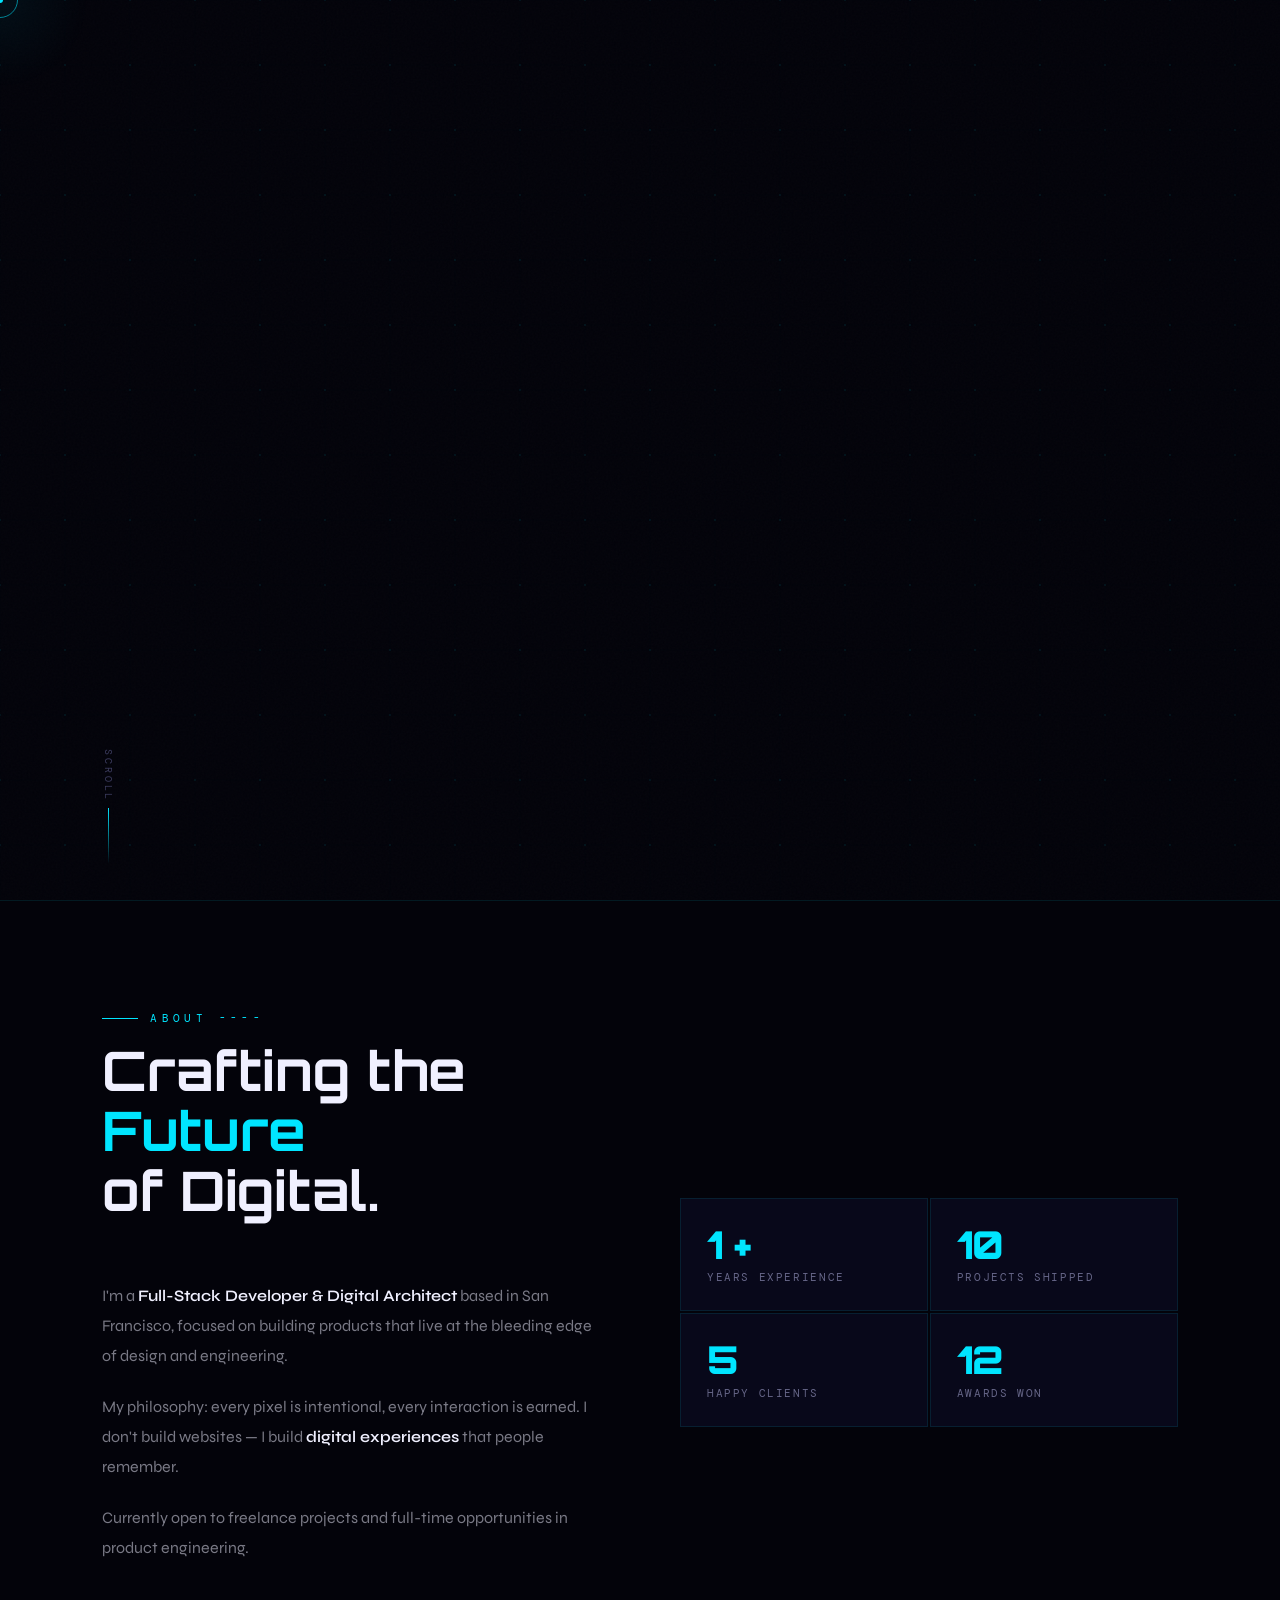
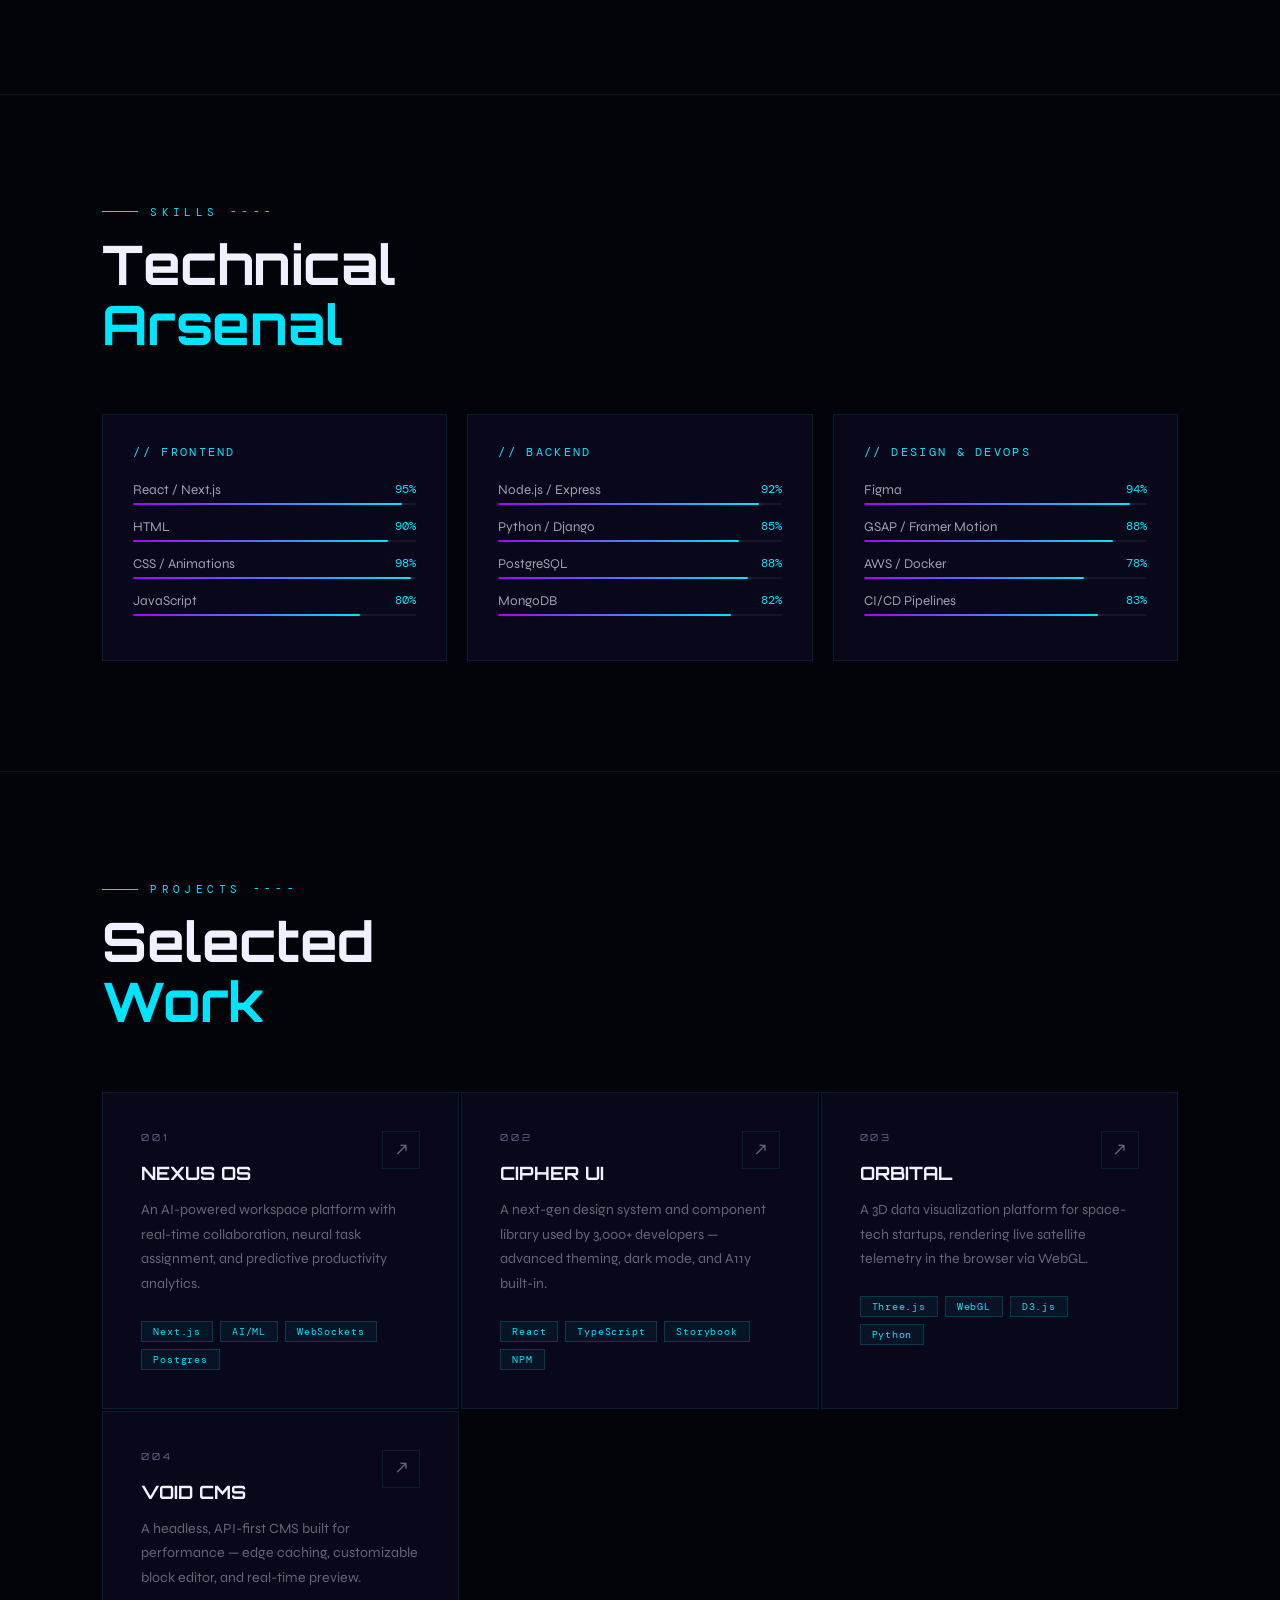
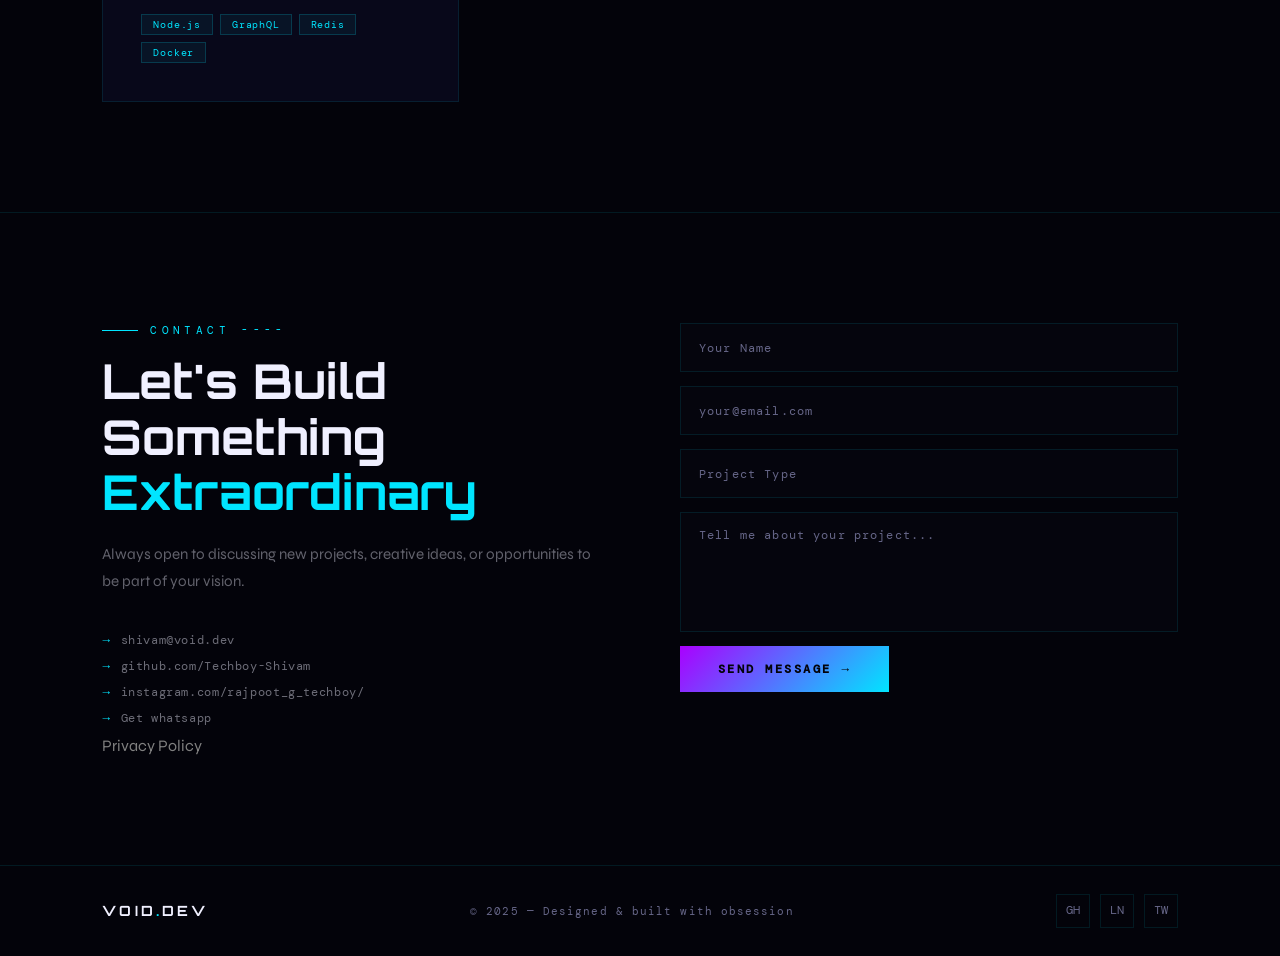
==== commit 20749a86: "Update index.html" ====
--- a/index.html
+++ b/index.html
@@ -1,206 +1,206 @@
-<!DOCTYPE html>
-<html lang="en">
-<head>
-  <meta charset="UTF-8" />
-  <meta name="viewport" content="width=device-width, initial-scale=1.0" />
-  <title>VOID.DEV — Full Stack Developer</title>
-  <link href="https://fonts.googleapis.com/css2?family=Orbitron:wght@400;600;700;900&family=Syne:wght@300;400;500;600;700&family=DM+Mono:ital,wght@0,300;0,400;1,300&display=swap" rel="stylesheet">
-  <link
-    href="https://fonts.googleapis.com/css2?family=Orbitron:wght@400;600;700;900&family=Syne:wght@300;400;500;600;700&family=DM+Mono:ital,wght@0,300;0,400;1,300&display=swap"
-    rel="stylesheet"
-  />
-
-  <!-- Stylesheet -->
-  <link rel="stylesheet" href="styles.css" />
-</head>
-<body>
-
-  <div class="noise"></div>
-  <div class="c-dot"  id="cDot"></div>
-  <div class="c-ring" id="cRing"></div>
-  <div class="c-glow" id="cGlow"></div>
-
-  <!-- ═══ LOADER ═══════════════════════════════ -->
-  <div id="loader">
-    <div class="ld-logo">VOID<em>.</em>DEV</div>
-    <div class="ld-wrap"><div class="ld-bar" id="ldBar"></div></div>
-    <div class="ld-num" id="ldNum">000</div>
-    <div class="ld-status" id="ldSt">initializing systems...</div>
-  </div>
-
-  <!-- Grid bg canvas -->
-  <canvas id="bg-canvas"></canvas>
-
-  <!-- ═══ NAV ═══════════════════════════════════ -->
-  <nav id="main-nav">
-    <a href="#" class="nav-logo">VOID<em>.</em>DEV</a>
-    <ul class="nav-links">
-      <li><a href="#about">About</a></li>
-      <li><a href="#skills">Skills</a></li>
-      <li><a href="#projects">Projects</a></li>
-      <li><a href="#contact">Contact</a></li>
-    </ul>
-  </nav>
-
-  <!-- ═══ HERO ══════════════════════════════════ -->
-  <section id="hero">
-    <div class="hero-left">
-      <div class="hero-tag" id="hTag"><div class="dot"></div> Available for Work — 2025</div>
-      <h1 class="hero-name" id="hName">SHIVAM<br>SINGH</h1>
-      <p class="hero-role" id="hRole">
-        <span class="typed" id="typedTxt"></span><span class="blink"></span>
-      </p>
-      <p class="hero-desc" id="hDesc">
-        Crafting digital experiences at the intersection of design and engineering. Building products that push the limits of what's possible on the web.
-      </p>
-      <div class="hero-cta" id="hCta">
-        <a href="#projects" class="btn-p">View My Work</a>
-        <a href="#contact"  class="btn-s">Get In Touch</a>
-      </div>
-    </div>
-
-    <div class="hero-right" id="hOrb">
-      <canvas id="orb-canvas"></canvas>
-    </div>
-
-    <div class="scroll-hint">
-      <span>scroll</span>
-      <div class="sline"></div>
-    </div>
-  </section>
-
-  <!-- ═══ ABOUT ═════════════════════════════════ -->
-  <section id="about">
-    <div class="sec-label rev">About ----</div>
-    <div class="about-grid">
-      
-      <div>
-        <h2 class="sec-title rev">Crafting the<br><span class="accent">Future</span><br>of Digital.</h2>
-        <div class="about-txt rev">
-          <p>I'm a <span class="hi">Full-Stack Developer &amp; Digital Architect</span> based in San Francisco, focused on building products that live at the bleeding edge of design and engineering.</p>
-          <p>My philosophy: every pixel is intentional, every interaction is earned. I don't build websites — I build <span class="hi">digital experiences</span> that people remember.</p>
-          <p>Currently open to freelance projects and full-time opportunities in product engineering.</p>
-        </div>
-      </div>
-      <div class="stats rev">
-        <div class="sc"><div class="sc-num">1 +</div><div class="sc-lbl">Years Experience</div></div>
-        <div class="sc"><div class="sc-num">10</div><div class="sc-lbl">Projects Shipped</div></div>
-        <div class="sc"><div class="sc-num">5</div><div class="sc-lbl">Happy Clients</div></div>
-        <div class="sc"><div class="sc-num">12</div><div class="sc-lbl">Awards Won</div></div>
-      </div>
-    </div>
-  </section>
-
-  <!-- ═══ SKILLS ════════════════════════════════ -->
-  <section id="skills">
-    <div class="sec-label rev">Skills ----</div>
-    <h2 class="sec-title rev">Technical<br><span class="accent">Arsenal</span></h2>
-    <div class="skills-grid">
-
-      <div class="sk-cat rev">
-        <div class="sk-cat-title">// Frontend</div>
-        <div class="sk-item"><div class="sk-info"><span class="sk-name">React / Next.js</span><span class="sk-pct">95%</span></div><div class="sk-bar"><div class="sk-fill" data-w="95"></div></div></div>
-        <div class="sk-item"><div class="sk-info"><span class="sk-name">HTML</span><span class="sk-pct">90%</span></div><div class="sk-bar"><div class="sk-fill" data-w="90"></div></div></div>
-        <div class="sk-item"><div class="sk-info"><span class="sk-name">CSS / Animations</span><span class="sk-pct">98%</span></div><div class="sk-bar"><div class="sk-fill" data-w="98"></div></div></div>
-        <div class="sk-item"><div class="sk-info"><span class="sk-name">JavaScript</span><span class="sk-pct">80%</span></div><div class="sk-bar"><div class="sk-fill" data-w="80"></div></div></div>
-      </div>
-
-      <div class="sk-cat rev">
-        <div class="sk-cat-title">// Backend</div>
-        <div class="sk-item"><div class="sk-info"><span class="sk-name">Node.js / Express</span><span class="sk-pct">92%</span></div><div class="sk-bar"><div class="sk-fill" data-w="92"></div></div></div>
-        <div class="sk-item"><div class="sk-info"><span class="sk-name">Python / Django</span><span class="sk-pct">85%</span></div><div class="sk-bar"><div class="sk-fill" data-w="85"></div></div></div>
-        <div class="sk-item"><div class="sk-info"><span class="sk-name">PostgreSQL</span><span class="sk-pct">88%</span></div><div class="sk-bar"><div class="sk-fill" data-w="88"></div></div></div>
-        <div class="sk-item"><div class="sk-info"><span class="sk-name">MongoDB</span><span class="sk-pct">82%</span></div><div class="sk-bar"><div class="sk-fill" data-w="82"></div></div></div>
-      </div>
-
-      <div class="sk-cat rev">
-        <div class="sk-cat-title">// Design & DevOps</div>
-        <div class="sk-item"><div class="sk-info"><span class="sk-name">Figma</span><span class="sk-pct">94%</span></div><div class="sk-bar"><div class="sk-fill" data-w="94"></div></div></div>
-        <div class="sk-item"><div class="sk-info"><span class="sk-name">GSAP / Framer Motion</span><span class="sk-pct">88%</span></div><div class="sk-bar"><div class="sk-fill" data-w="88"></div></div></div>
-        <div class="sk-item"><div class="sk-info"><span class="sk-name">AWS / Docker</span><span class="sk-pct">78%</span></div><div class="sk-bar"><div class="sk-fill" data-w="78"></div></div></div>
-        <div class="sk-item"><div class="sk-info"><span class="sk-name">CI/CD Pipelines</span><span class="sk-pct">83%</span></div><div class="sk-bar"><div class="sk-fill" data-w="83"></div></div></div>
-      </div>
-
-    </div>
-  </section>
-
-  <!-- ═══ PROJECTS ══════════════════════════════ -->
-  <section id="projects">
-    <div class="sec-label rev">Projects ----</div>
-    <h2 class="sec-title rev">Selected<br><span class="accent">Work</span></h2>
-    <div class="proj-grid">
-
-      <div class="proj-card rev">
-        <div class="proj-num">001</div>
-        <div class="proj-arrow">↗</div>
-        <h3 class="proj-title">NEXUS OS</h3>
-        <p class="proj-desc">An AI-powered workspace platform with real-time collaboration, neural task assignment, and predictive productivity analytics.</p>
-        <div class="tags"><span class="tag">Next.js</span><span class="tag">AI/ML</span><span class="tag">WebSockets</span><span class="tag">Postgres</span></div>
-      </div>
-
-      <div class="proj-card rev">
-        <div class="proj-num">002</div>
-        <div class="proj-arrow">↗</div>
-        <h3 class="proj-title">CIPHER UI</h3>
-        <p class="proj-desc">A next-gen design system and component library used by 3,000+ developers — advanced theming, dark mode, and A11y built-in.</p>
-        <div class="tags"><span class="tag">React</span><span class="tag">TypeScript</span><span class="tag">Storybook</span><span class="tag">NPM</span></div>
-      </div>
-
-      <div class="proj-card rev">
-        <div class="proj-num">003</div>
-        <div class="proj-arrow">↗</div>
-        <h3 class="proj-title">ORBITAL</h3>
-        <p class="proj-desc">A 3D data visualization platform for space-tech startups, rendering live satellite telemetry in the browser via WebGL.</p>
-        <div class="tags"><span class="tag">Three.js</span><span class="tag">WebGL</span><span class="tag">D3.js</span><span class="tag">Python</span></div>
-      </div>
-
-      <div class="proj-card rev">
-        <div class="proj-num">004</div>
-        <div class="proj-arrow">↗</div>
-        <h3 class="proj-title">VOID CMS</h3>
-        <p class="proj-desc">A headless, API-first CMS built for performance — edge caching, customizable block editor, and real-time preview.</p>
-        <div class="tags"><span class="tag">Node.js</span><span class="tag">GraphQL</span><span class="tag">Redis</span><span class="tag">Docker</span></div>
-      </div>
-
-    </div>
-  </section>
-
-  <!-- ═══ CONTACT ═══════════════════════════════ -->
-  <section id="contact">
-    <div class="contact-wrap">
-      <div>
-        <div class="sec-label rev">Contact ----</div>
-        <h2 class="ct-head rev">Let's Build<br>Something<br><span class="accent">Extraordinary</span></h2>
-        <p class="ct-sub rev">Always open to discussing new projects, creative ideas, or opportunities to be part of your vision.</p>
-        <div class="ct-links rev">
-          <a href="2temp,ail0@gmail.com" class="ct-link"><em>→</em> shivam@void.dev</a>
-          <a href="https://github.com/Techboy-Shivam" class="ct-link"><em>→</em> github.com/Techboy-Shivam</a>
-          <a href="https://www.instagram.com/rajpoot_g_techboy" class="ct-link"><em>→</em> instagram.com/rajpoot_g_techboy/</a>
-          <a href="https://wa.me/9795596746" class="ct-link"><em>→</em>Get whatsapp</a>
-
-        </div>
-      </div>
-      <div class="cf rev">
-        <input  type="text"  placeholder="Your Name" />
-        <input  type="email" placeholder="your@email.com" />
-        <input  type="text"  placeholder="Project Type" />
-        <textarea placeholder="Tell me about your project..."></textarea>
-        <button class="btn-sub">Send Message →</button>
-      </div>
-    </div>
-  </section>
-
-  <!-- ═══ FOOTER ════════════════════════════════ -->
-  <footer>
-    <div class="f-logo">VOID<em>.</em>DEV</div>
-    <div class="f-copy">© 2025 — Designed &amp; built with obsession</div>
-    <div class="f-socials">
-      <a href="#" class="f-soc">GH</a>
-      <a href="#" class="f-soc">LN</a>
-      <a href="#" class="f-soc">TW</a>
-    </div>
-  </footer>
-
-<script src="script.js"></script>
-</body>
-</html>+<!DOCTYPE html>
+<html lang="en">
+<head>
+  <meta charset="UTF-8" />
+  <meta name="viewport" content="width=device-width, initial-scale=1.0" />
+  <title>VOID.DEV — Full Stack Developer</title>
+  <link href="https://fonts.googleapis.com/css2?family=Orbitron:wght@400;600;700;900&family=Syne:wght@300;400;500;600;700&family=DM+Mono:ital,wght@0,300;0,400;1,300&display=swap" rel="stylesheet">
+  <link
+    href="https://fonts.googleapis.com/css2?family=Orbitron:wght@400;600;700;900&family=Syne:wght@300;400;500;600;700&family=DM+Mono:ital,wght@0,300;0,400;1,300&display=swap"
+    rel="stylesheet"
+  />
+
+  <!-- Stylesheet -->
+  <link rel="stylesheet" href="styles.css" />
+</head>
+<body>
+
+  <div class="noise"></div>
+  <div class="c-dot"  id="cDot"></div>
+  <div class="c-ring" id="cRing"></div>
+  <div class="c-glow" id="cGlow"></div>
+
+  <!-- ═══ LOADER ═══════════════════════════════ -->
+  <div id="loader">
+    <div class="ld-logo">VOID<em>.</em>DEV</div>
+    <div class="ld-wrap"><div class="ld-bar" id="ldBar"></div></div>
+    <div class="ld-num" id="ldNum">000</div>
+    <div class="ld-status" id="ldSt">initializing systems...</div>
+  </div>
+
+  <!-- Grid bg canvas -->
+  <canvas id="bg-canvas"></canvas>
+
+  <!-- ═══ NAV ═══════════════════════════════════ -->
+  <nav id="main-nav">
+    <a href="#" class="nav-logo">VOID<em>.</em>DEV</a>
+    <ul class="nav-links">
+      <li><a href="#about">About</a></li>
+      <li><a href="#skills">Skills</a></li>
+      <li><a href="#projects">Projects</a></li>
+      <li><a href="#contact">Contact</a></li>
+    </ul>
+  </nav>
+
+  <!-- ═══ HERO ══════════════════════════════════ -->
+  <section id="hero">
+    <div class="hero-left">
+      <div class="hero-tag" id="hTag"><div class="dot"></div> Available for Work — 2025</div>
+      <h1 class="hero-name" id="hName">SHIVAM<br>SINGH</h1>
+      <p class="hero-role" id="hRole">
+        <span class="typed" id="typedTxt"></span><span class="blink"></span>
+      </p>
+      <p class="hero-desc" id="hDesc">
+        Crafting digital experiences at the intersection of design and engineering. Building products that push the limits of what's possible on the web.
+      </p>
+      <div class="hero-cta" id="hCta">
+        <a href="#projects" class="btn-p">View My Work</a>
+        <a href="#contact"  class="btn-s">Get In Touch</a>
+      </div>
+    </div>
+
+    <div class="hero-right" id="hOrb">
+      <canvas id="orb-canvas"></canvas>
+    </div>
+
+    <div class="scroll-hint">
+      <span>scroll</span>
+      <div class="sline"></div>
+    </div>
+  </section>
+
+  <!-- ═══ ABOUT ═════════════════════════════════ -->
+  <section id="about">
+    <div class="sec-label rev">About ----</div>
+    <div class="about-grid">
+      <div>
+        <h2 class="sec-title rev">Crafting the<br><span class="accent">Future</span><br>of Digital.</h2>
+        <div class="about-txt rev">
+          <p>I'm a <span class="hi">Full-Stack Developer &amp; Digital Architect</span> based in San Francisco, focused on building products that live at the bleeding edge of design and engineering.</p>
+          <p>My philosophy: every pixel is intentional, every interaction is earned. I don't build websites — I build <span class="hi">digital experiences</span> that people remember.</p>
+          <p>Currently open to freelance projects and full-time opportunities in product engineering.</p>
+        </div>
+      </div>
+      <div class="stats rev">
+        <div class="sc"><div class="sc-num">1 +</div><div class="sc-lbl">Years Experience</div></div>
+        <div class="sc"><div class="sc-num">10</div><div class="sc-lbl">Projects Shipped</div></div>
+        <div class="sc"><div class="sc-num">5</div><div class="sc-lbl">Happy Clients</div></div>
+        <div class="sc"><div class="sc-num">12</div><div class="sc-lbl">Awards Won</div></div>
+      </div>
+    </div>
+  </section>
+
+  <!-- ═══ SKILLS ════════════════════════════════ -->
+  <section id="skills">
+    <div class="sec-label rev">Skills ----</div>
+    <h2 class="sec-title rev">Technical<br><span class="accent">Arsenal</span></h2>
+    <div class="skills-grid">
+
+      <div class="sk-cat rev">
+        <div class="sk-cat-title">// Frontend</div>
+        <div class="sk-item"><div class="sk-info"><span class="sk-name">React / Next.js</span><span class="sk-pct">95%</span></div><div class="sk-bar"><div class="sk-fill" data-w="95"></div></div></div>
+        <div class="sk-item"><div class="sk-info"><span class="sk-name">HTML</span><span class="sk-pct">90%</span></div><div class="sk-bar"><div class="sk-fill" data-w="90"></div></div></div>
+        <div class="sk-item"><div class="sk-info"><span class="sk-name">CSS / Animations</span><span class="sk-pct">98%</span></div><div class="sk-bar"><div class="sk-fill" data-w="98"></div></div></div>
+        <div class="sk-item"><div class="sk-info"><span class="sk-name">JavaScript</span><span class="sk-pct">80%</span></div><div class="sk-bar"><div class="sk-fill" data-w="80"></div></div></div>
+      </div>
+
+      <div class="sk-cat rev">
+        <div class="sk-cat-title">// Backend</div>
+        <div class="sk-item"><div class="sk-info"><span class="sk-name">Node.js / Express</span><span class="sk-pct">92%</span></div><div class="sk-bar"><div class="sk-fill" data-w="92"></div></div></div>
+        <div class="sk-item"><div class="sk-info"><span class="sk-name">Python / Django</span><span class="sk-pct">85%</span></div><div class="sk-bar"><div class="sk-fill" data-w="85"></div></div></div>
+        <div class="sk-item"><div class="sk-info"><span class="sk-name">PostgreSQL</span><span class="sk-pct">88%</span></div><div class="sk-bar"><div class="sk-fill" data-w="88"></div></div></div>
+        <div class="sk-item"><div class="sk-info"><span class="sk-name">MongoDB</span><span class="sk-pct">82%</span></div><div class="sk-bar"><div class="sk-fill" data-w="82"></div></div></div>
+      </div>
+
+      <div class="sk-cat rev">
+        <div class="sk-cat-title">// Design & DevOps</div>
+        <div class="sk-item"><div class="sk-info"><span class="sk-name">Figma</span><span class="sk-pct">94%</span></div><div class="sk-bar"><div class="sk-fill" data-w="94"></div></div></div>
+        <div class="sk-item"><div class="sk-info"><span class="sk-name">GSAP / Framer Motion</span><span class="sk-pct">88%</span></div><div class="sk-bar"><div class="sk-fill" data-w="88"></div></div></div>
+        <div class="sk-item"><div class="sk-info"><span class="sk-name">AWS / Docker</span><span class="sk-pct">78%</span></div><div class="sk-bar"><div class="sk-fill" data-w="78"></div></div></div>
+        <div class="sk-item"><div class="sk-info"><span class="sk-name">CI/CD Pipelines</span><span class="sk-pct">83%</span></div><div class="sk-bar"><div class="sk-fill" data-w="83"></div></div></div>
+      </div>
+
+    </div>
+  </section>
+
+  <!-- ═══ PROJECTS ══════════════════════════════ -->
+  <section id="projects">
+    <div class="sec-label rev">Projects ----</div>
+    <h2 class="sec-title rev">Selected<br><span class="accent">Work</span></h2>
+    <div class="proj-grid">
+
+      <div class="proj-card rev">
+        <div class="proj-num">001</div>
+        <div class="proj-arrow">↗</div>
+        <h3 class="proj-title">NEXUS OS</h3>
+        <p class="proj-desc">An AI-powered workspace platform with real-time collaboration, neural task assignment, and predictive productivity analytics.</p>
+        <div class="tags"><span class="tag">Next.js</span><span class="tag">AI/ML</span><span class="tag">WebSockets</span><span class="tag">Postgres</span></div>
+      </div>
+
+      <div class="proj-card rev">
+        <div class="proj-num">002</div>
+        <div class="proj-arrow">↗</div>
+        <h3 class="proj-title">CIPHER UI</h3>
+        <p class="proj-desc">A next-gen design system and component library used by 3,000+ developers — advanced theming, dark mode, and A11y built-in.</p>
+        <div class="tags"><span class="tag">React</span><span class="tag">TypeScript</span><span class="tag">Storybook</span><span class="tag">NPM</span></div>
+      </div>
+
+      <div class="proj-card rev">
+        <div class="proj-num">003</div>
+        <div class="proj-arrow">↗</div>
+        <h3 class="proj-title">ORBITAL</h3>
+        <p class="proj-desc">A 3D data visualization platform for space-tech startups, rendering live satellite telemetry in the browser via WebGL.</p>
+        <div class="tags"><span class="tag">Three.js</span><span class="tag">WebGL</span><span class="tag">D3.js</span><span class="tag">Python</span></div>
+      </div>
+
+      <div class="proj-card rev">
+        <div class="proj-num">004</div>
+        <div class="proj-arrow">↗</div>
+        <h3 class="proj-title">VOID CMS</h3>
+        <p class="proj-desc">A headless, API-first CMS built for performance — edge caching, customizable block editor, and real-time preview.</p>
+        <div class="tags"><span class="tag">Node.js</span><span class="tag">GraphQL</span><span class="tag">Redis</span><span class="tag">Docker</span></div>
+      </div>
+
+    </div>
+  </section>
+
+  <!-- ═══ CONTACT ═══════════════════════════════ -->
+  <section id="contact">
+    <div class="contact-wrap">
+      <div>
+        <div class="sec-label rev">Contact ----</div>
+        <h2 class="ct-head rev">Let's Build<br>Something<br><span class="accent">Extraordinary</span></h2>
+        <p class="ct-sub rev">Always open to discussing new projects, creative ideas, or opportunities to be part of your vision.</p>
+        <div class="ct-links rev">
+          <a href="2temp,ail0@gmail.com" class="ct-link"><em>→</em> shivam@void.dev</a>
+          <a href="https://github.com/Techboy-Shivam" class="ct-link"><em>→</em> github.com/Techboy-Shivam</a>
+          <a href="https://www.instagram.com/rajpoot_g_techboy" class="ct-link"><em>→</em> instagram.com/rajpoot_g_techboy/</a>
+          <a href="https://wa.me/9795596746" class="ct-link"><em>→</em>Get whatsapp</a>
+          <a href="privacy-policy.html" style="color: gray; text-decoration: none; font-size: 14 px;">Privacy Policy</a>
+
+        </div>
+      </div>
+      <div class="cf rev">
+        <input  type="text"  placeholder="Your Name" />
+        <input  type="email" placeholder="your@email.com" />
+        <input  type="text"  placeholder="Project Type" />
+        <textarea placeholder="Tell me about your project..."></textarea>
+        <button class="btn-sub">Send Message →</button>
+      </div>
+    </div>
+  </section>
+
+  <!-- ═══ FOOTER ════════════════════════════════ -->
+  <footer>
+    <div class="f-logo">VOID<em>.</em>DEV</div>
+    <div class="f-copy">© 2025 — Designed &amp; built with obsession</div>
+    <div class="f-socials">
+      <a href="#" class="f-soc">GH</a>
+      <a href="#" class="f-soc">LN</a>
+      <a href="#" class="f-soc">TW</a>
+    </div>
+  </footer>
+
+<script src="script.js"></script>
+</body>
+</html>
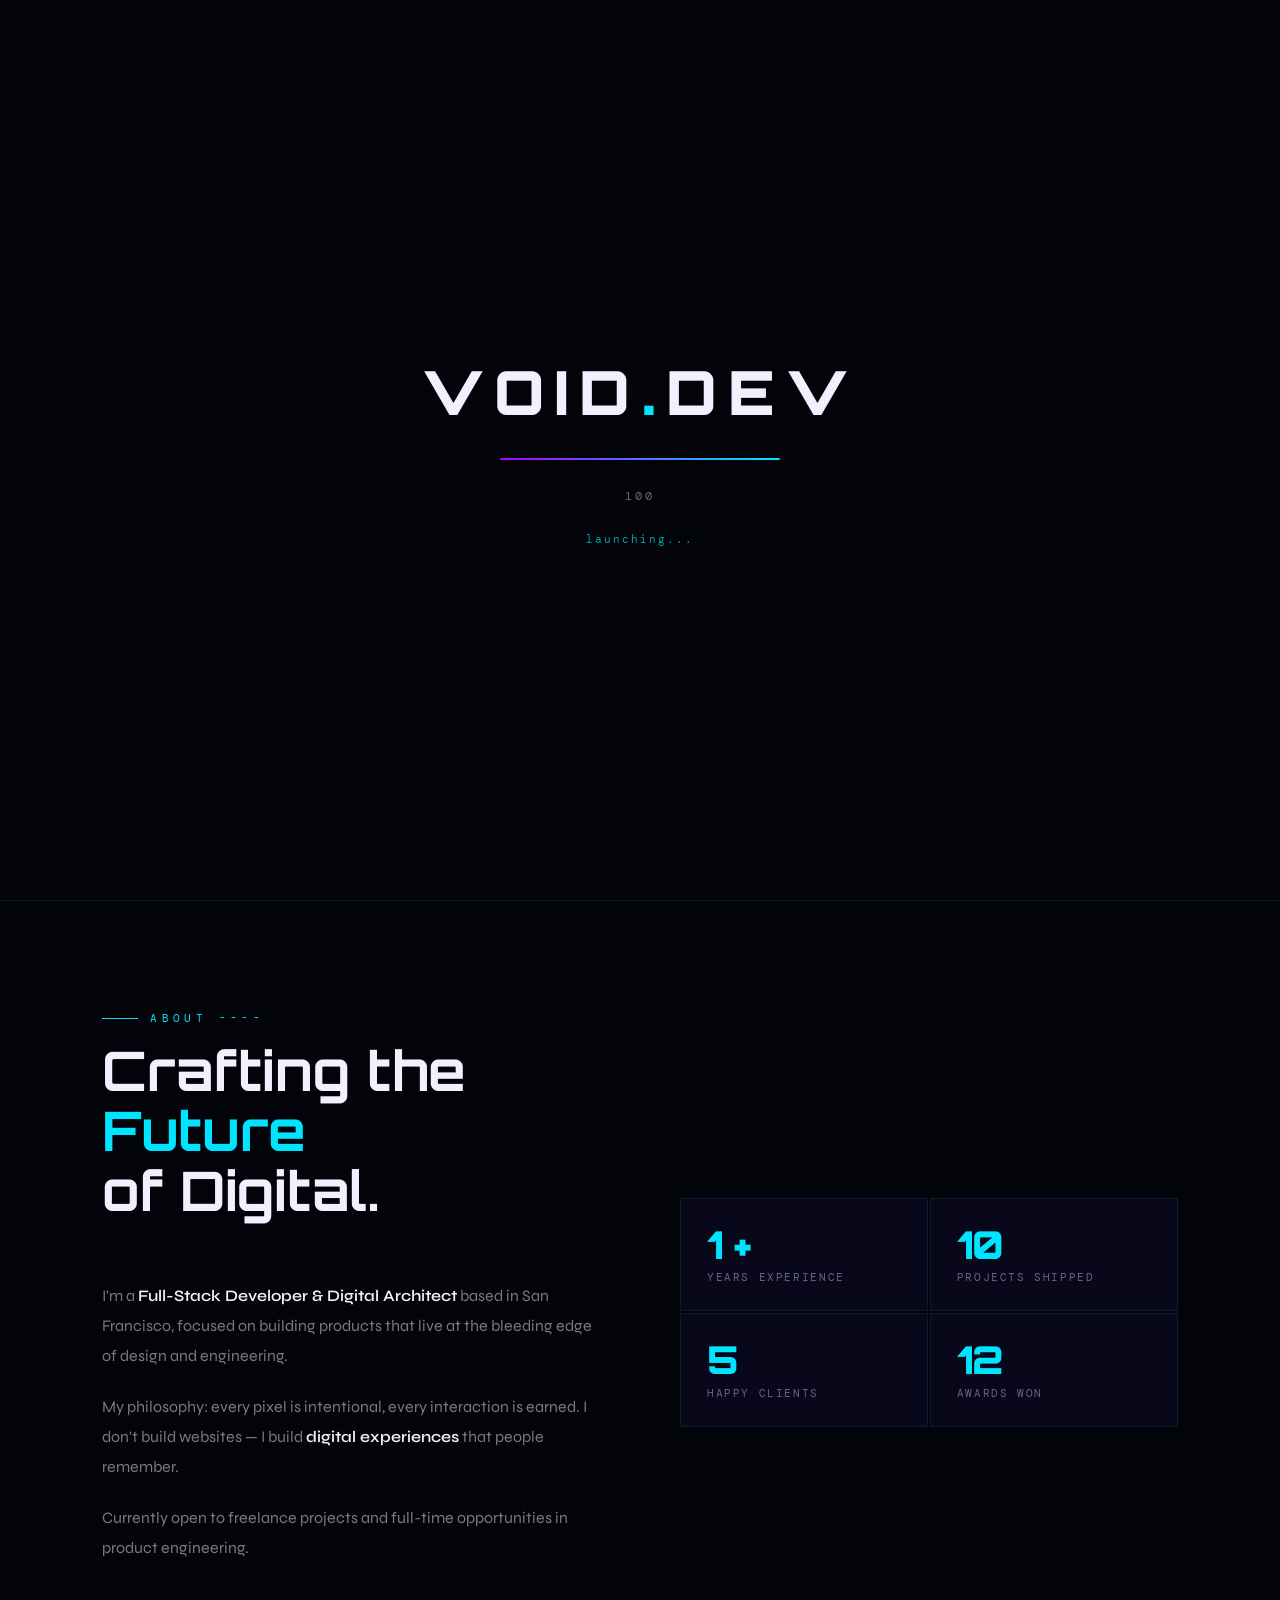
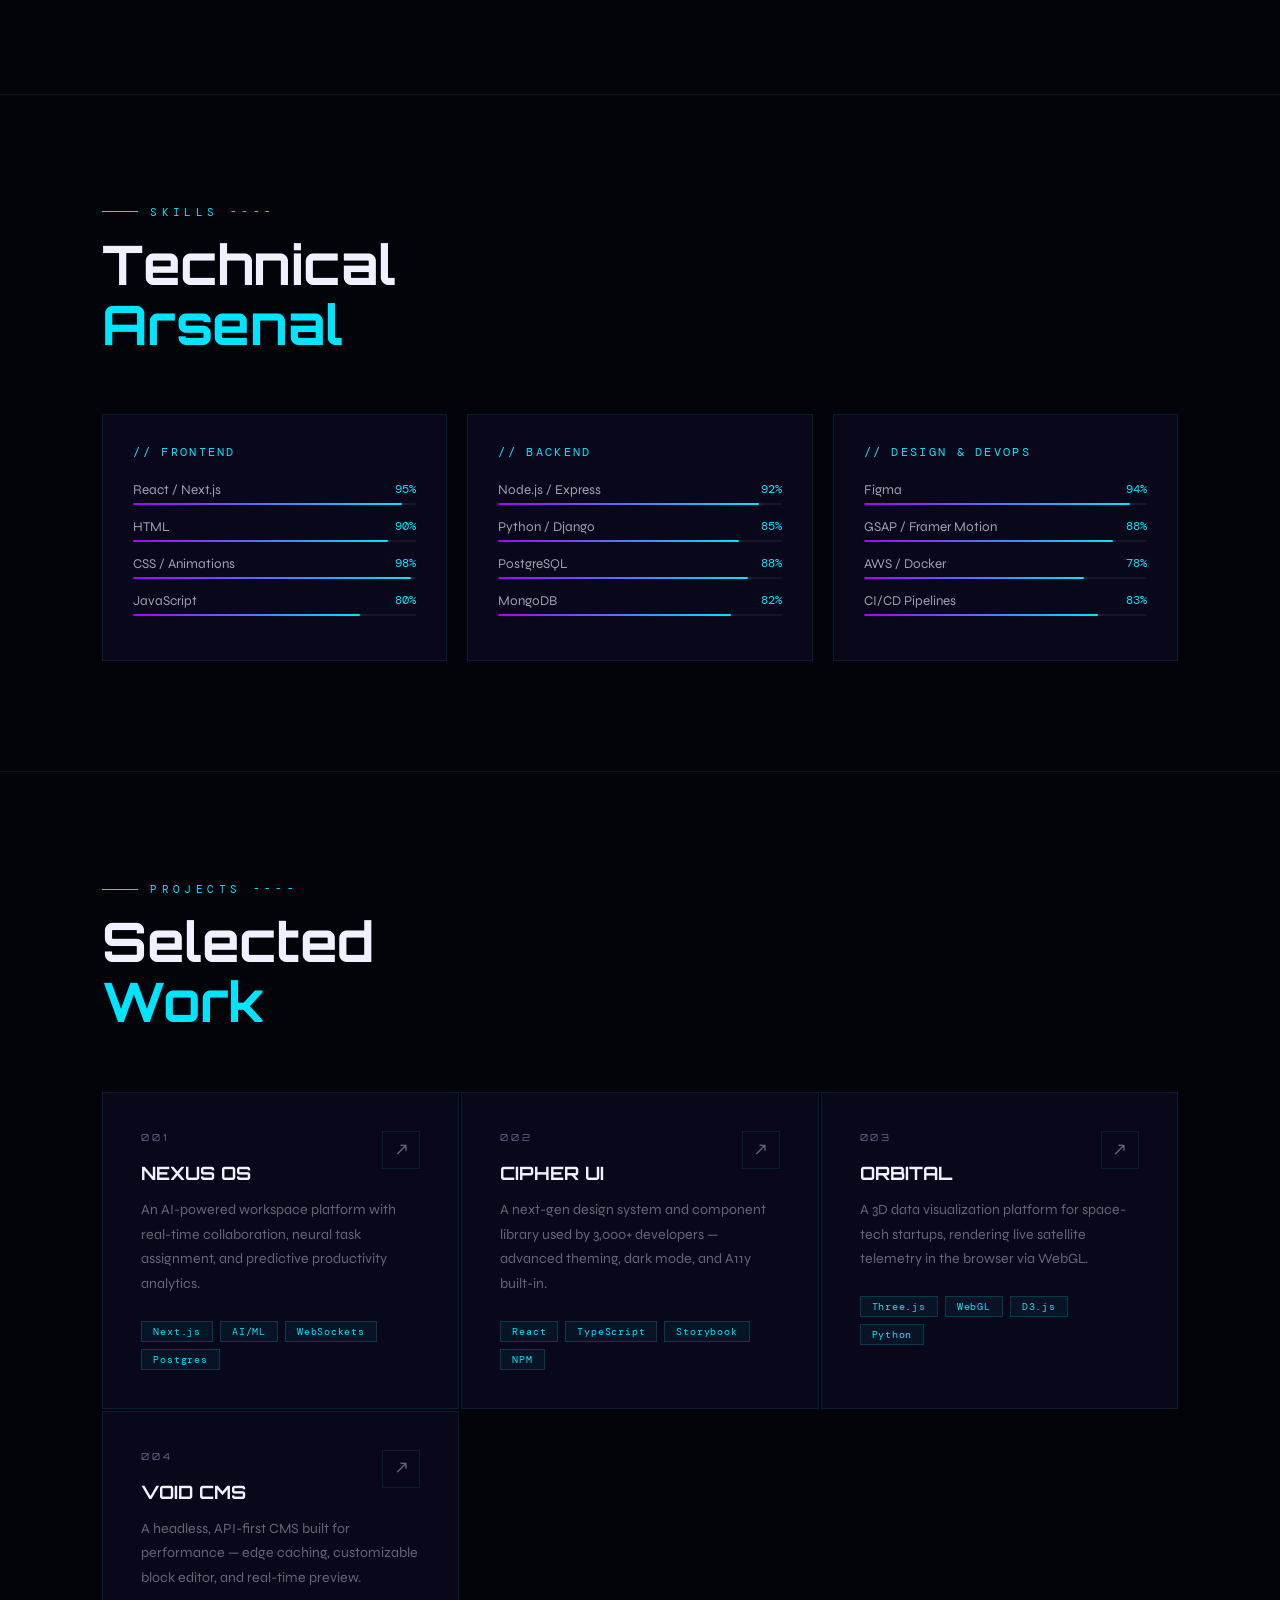
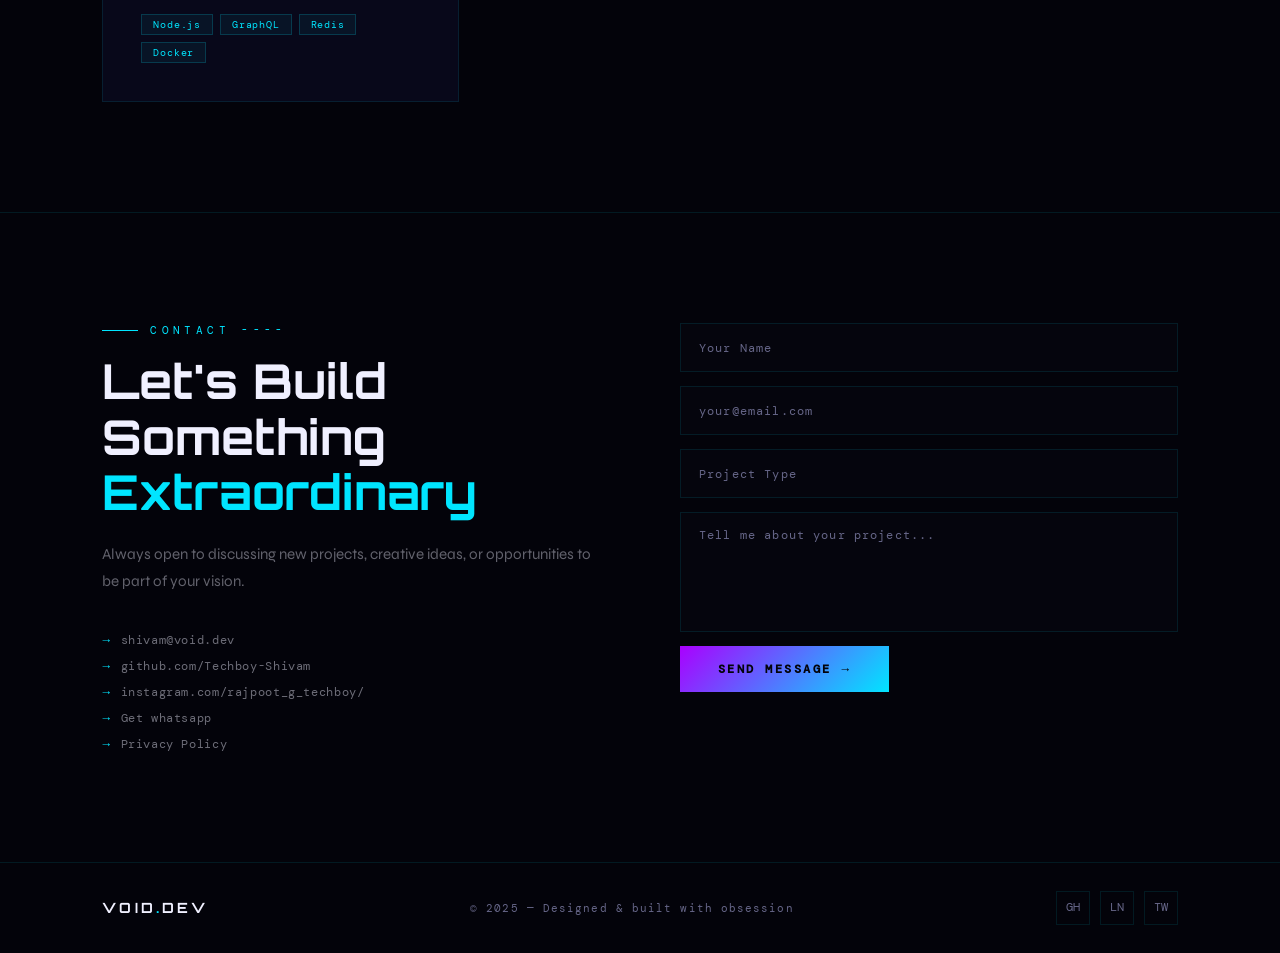
==== commit fd44cd86: "privacy polcy updated" ====
--- a/index.html
+++ b/index.html
@@ -172,11 +172,12 @@
         <h2 class="ct-head rev">Let's Build<br>Something<br><span class="accent">Extraordinary</span></h2>
         <p class="ct-sub rev">Always open to discussing new projects, creative ideas, or opportunities to be part of your vision.</p>
         <div class="ct-links rev">
-          <a href="2temp,ail0@gmail.com" class="ct-link"><em>→</em> shivam@void.dev</a>
+          <a href="2tempmail0@gmail.com" class="ct-link"><em>→</em> shivam@void.dev</a>
           <a href="https://github.com/Techboy-Shivam" class="ct-link"><em>→</em> github.com/Techboy-Shivam</a>
           <a href="https://www.instagram.com/rajpoot_g_techboy" class="ct-link"><em>→</em> instagram.com/rajpoot_g_techboy/</a>
           <a href="https://wa.me/9795596746" class="ct-link"><em>→</em>Get whatsapp</a>
-          <a href="privacy-policy.html" style="color: gray; text-decoration: none; font-size: 14 px;">Privacy Policy</a>
+          <a href="privacy-policy.htm" class="ct-link"><em>→</em> Privacy Policy</a>
+         
 
         </div>
       </div>
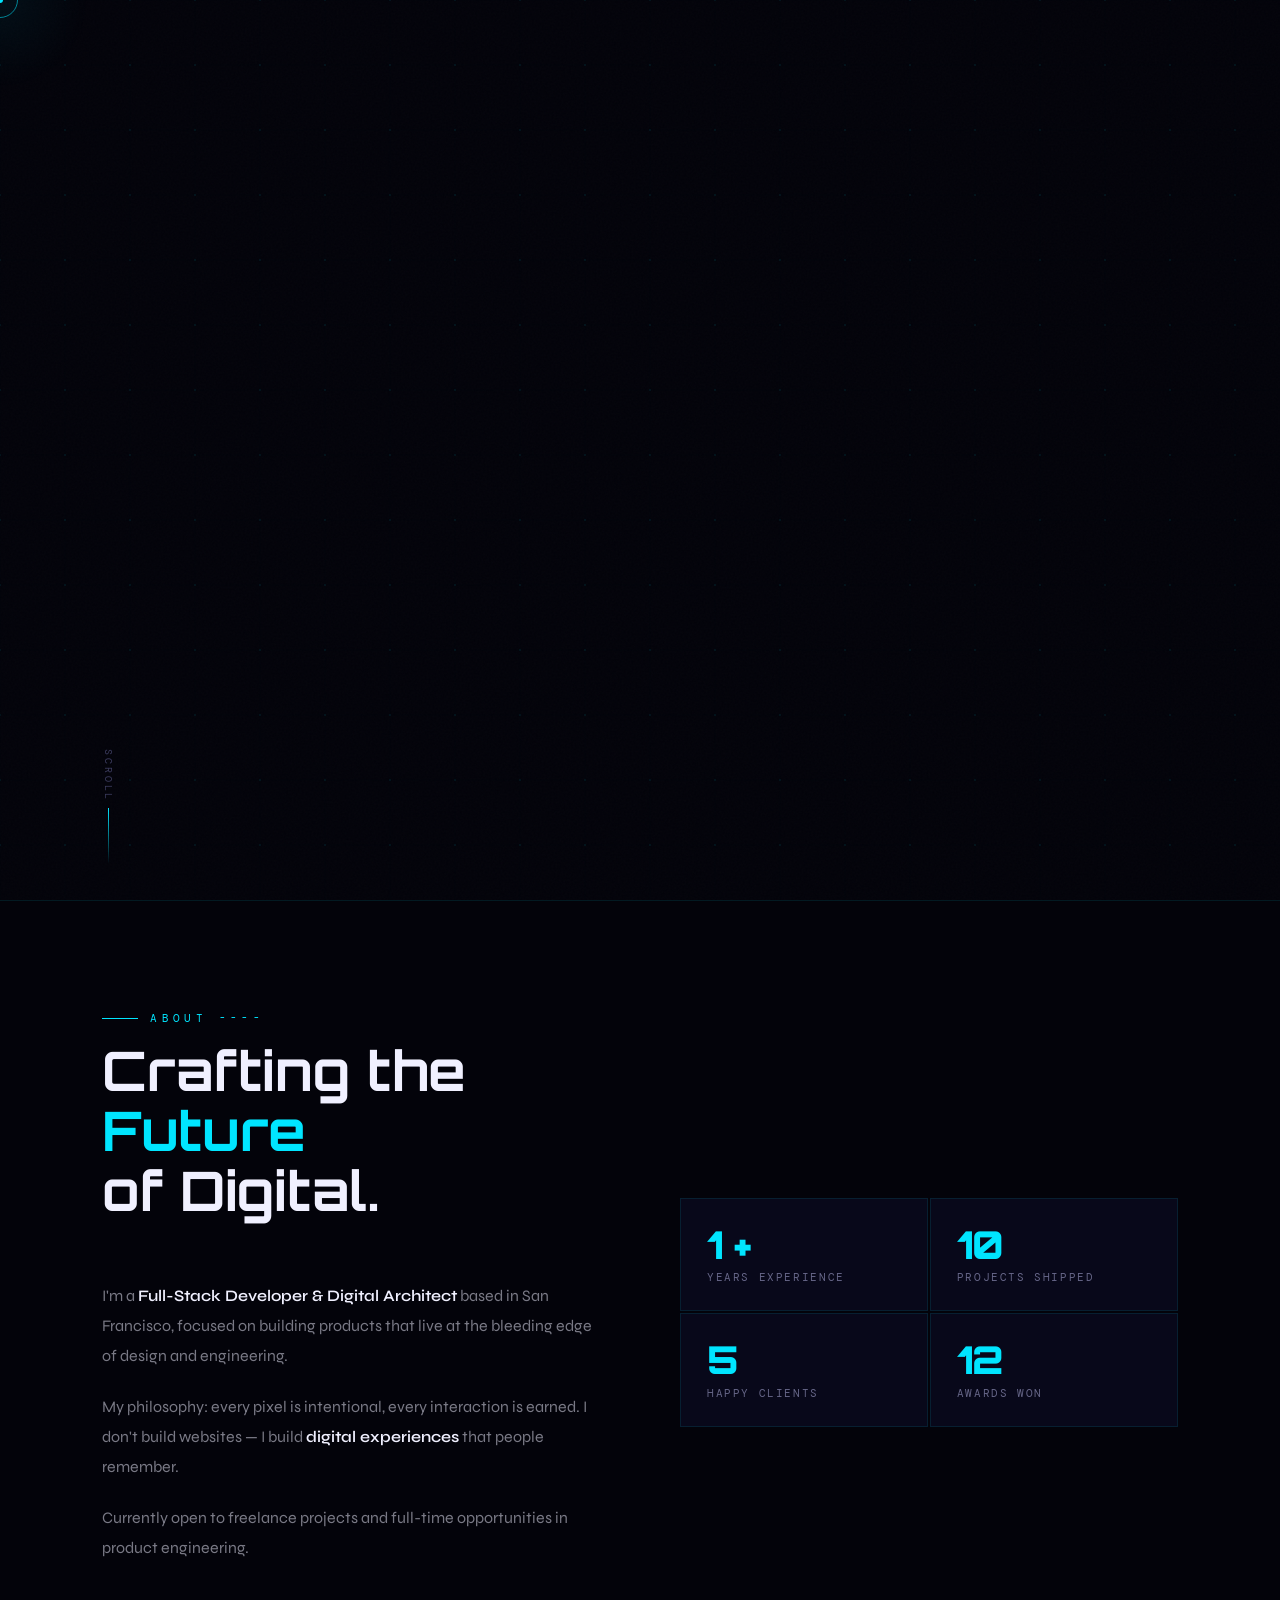
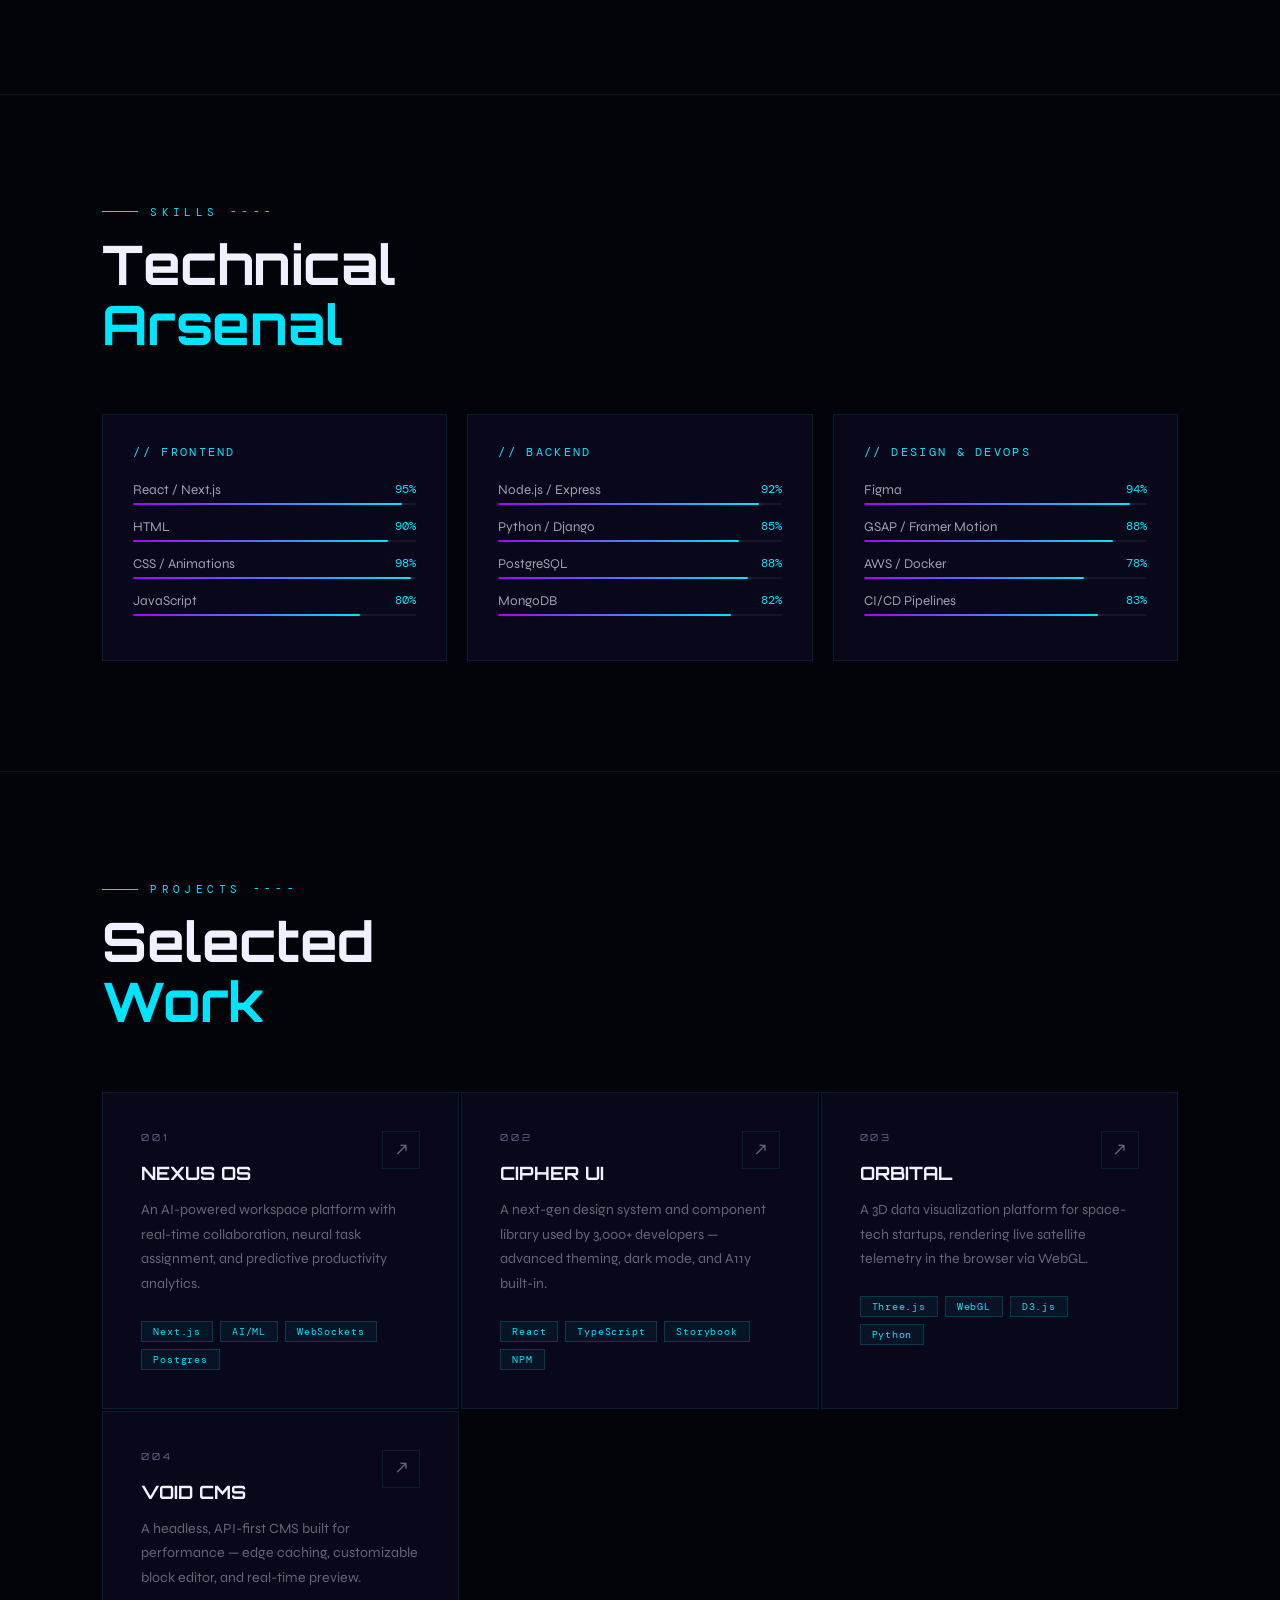
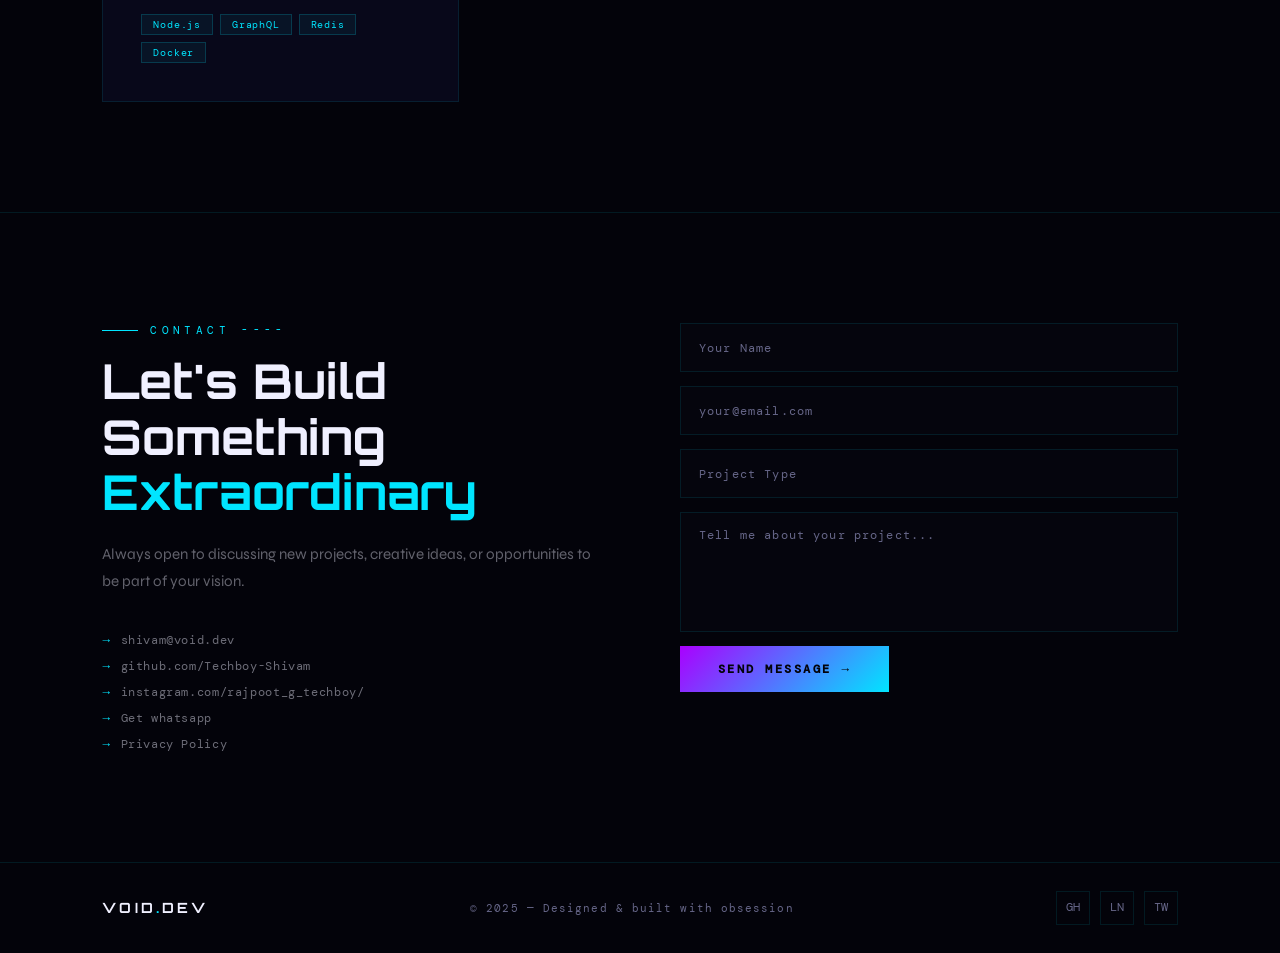
==== commit 793819c7: "Update index.html" ====
--- a/index.html
+++ b/index.html
@@ -176,7 +176,7 @@
           <a href="https://github.com/Techboy-Shivam" class="ct-link"><em>→</em> github.com/Techboy-Shivam</a>
           <a href="https://www.instagram.com/rajpoot_g_techboy" class="ct-link"><em>→</em> instagram.com/rajpoot_g_techboy/</a>
           <a href="https://wa.me/9795596746" class="ct-link"><em>→</em>Get whatsapp</a>
-          <a href="privacy-policy.htm" class="ct-link"><em>→</em> Privacy Policy</a>
+          <a href="privacypolicy.html" class="ct-link"><em>→</em> Privacy Policy</a>
          
 
         </div>
